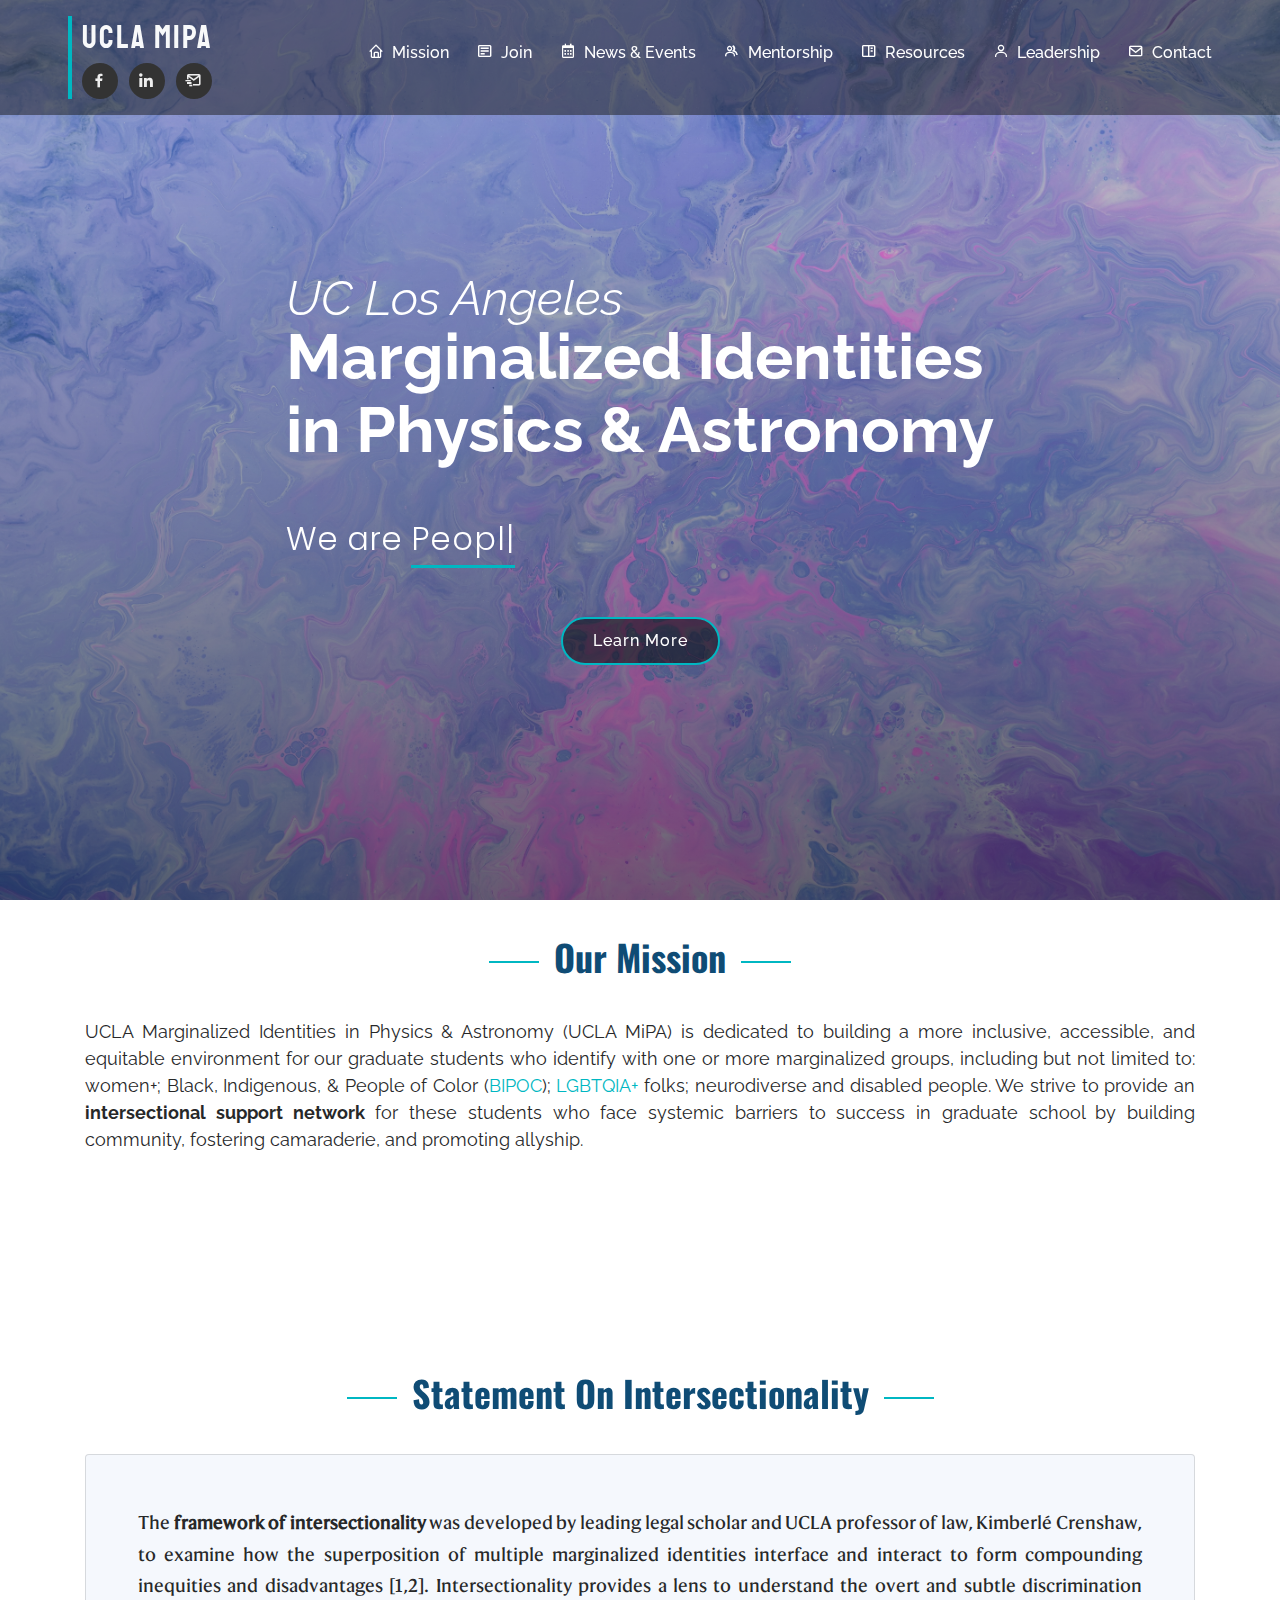
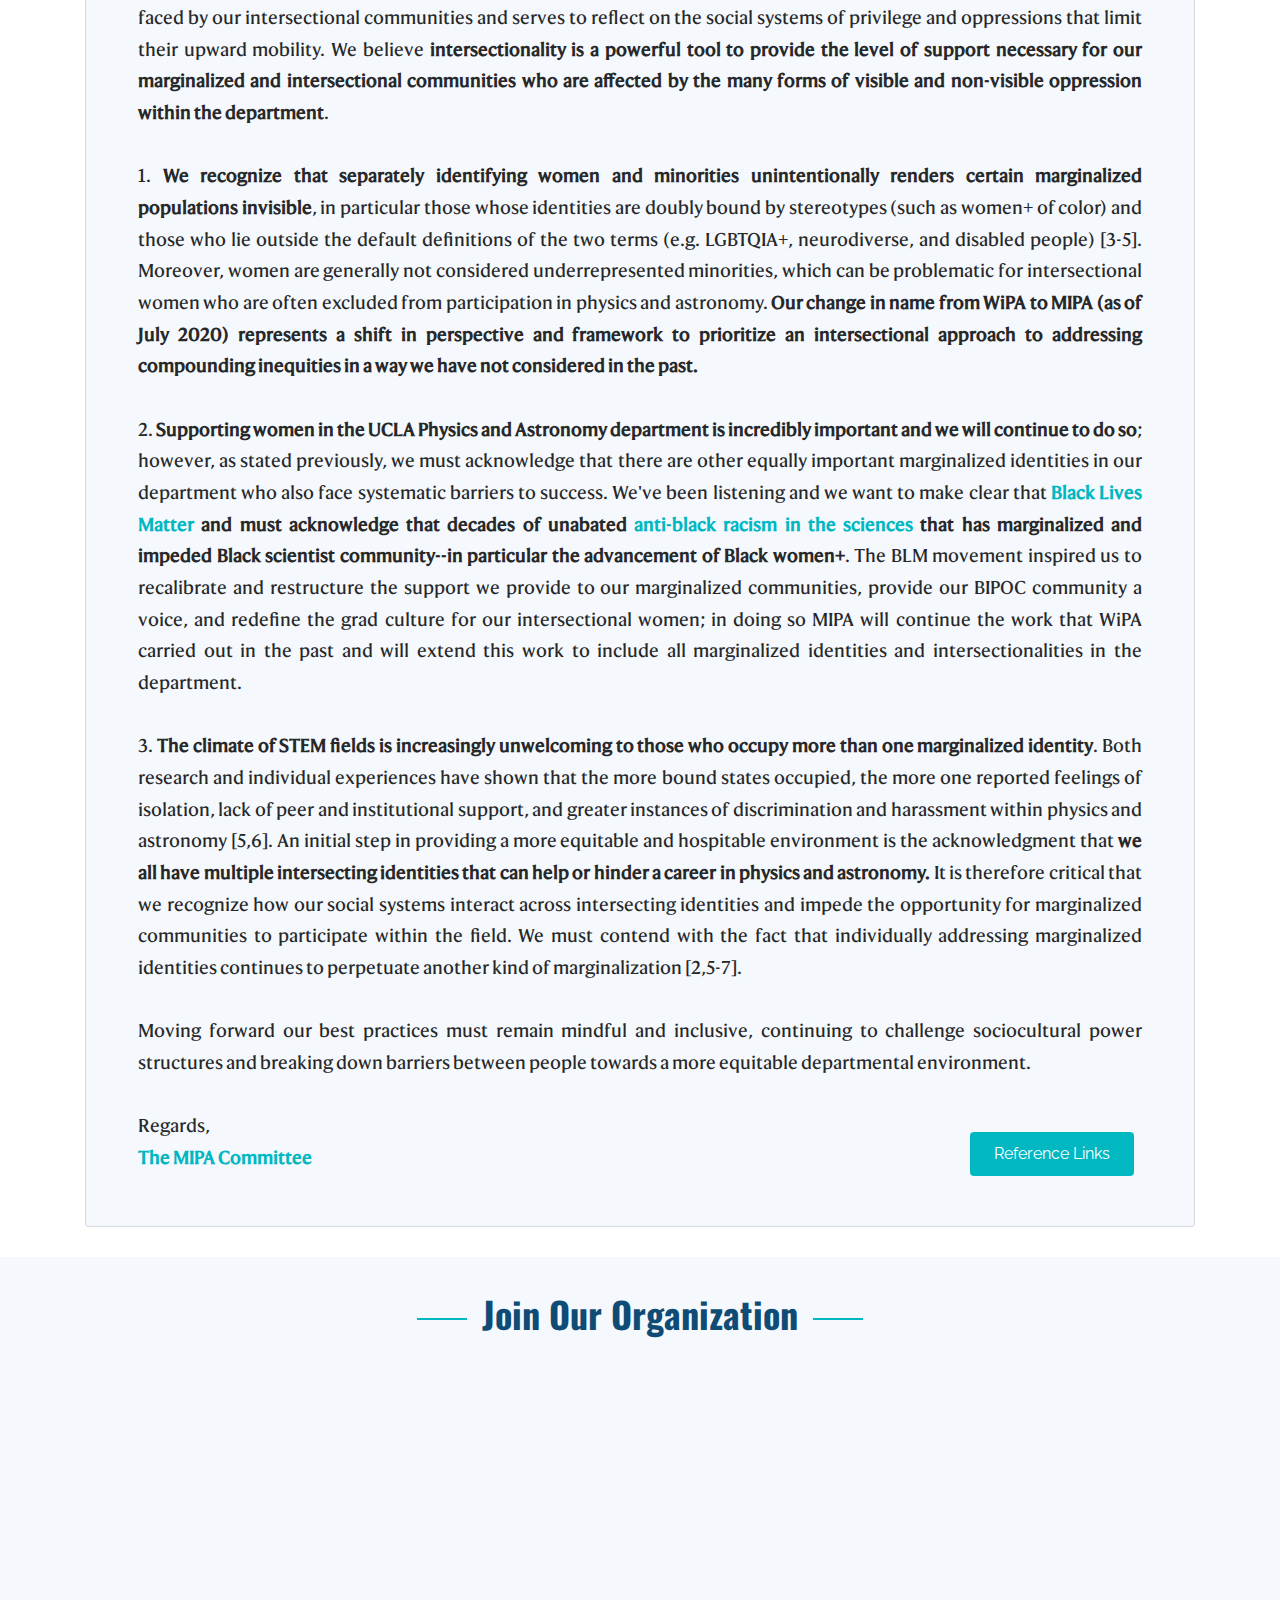
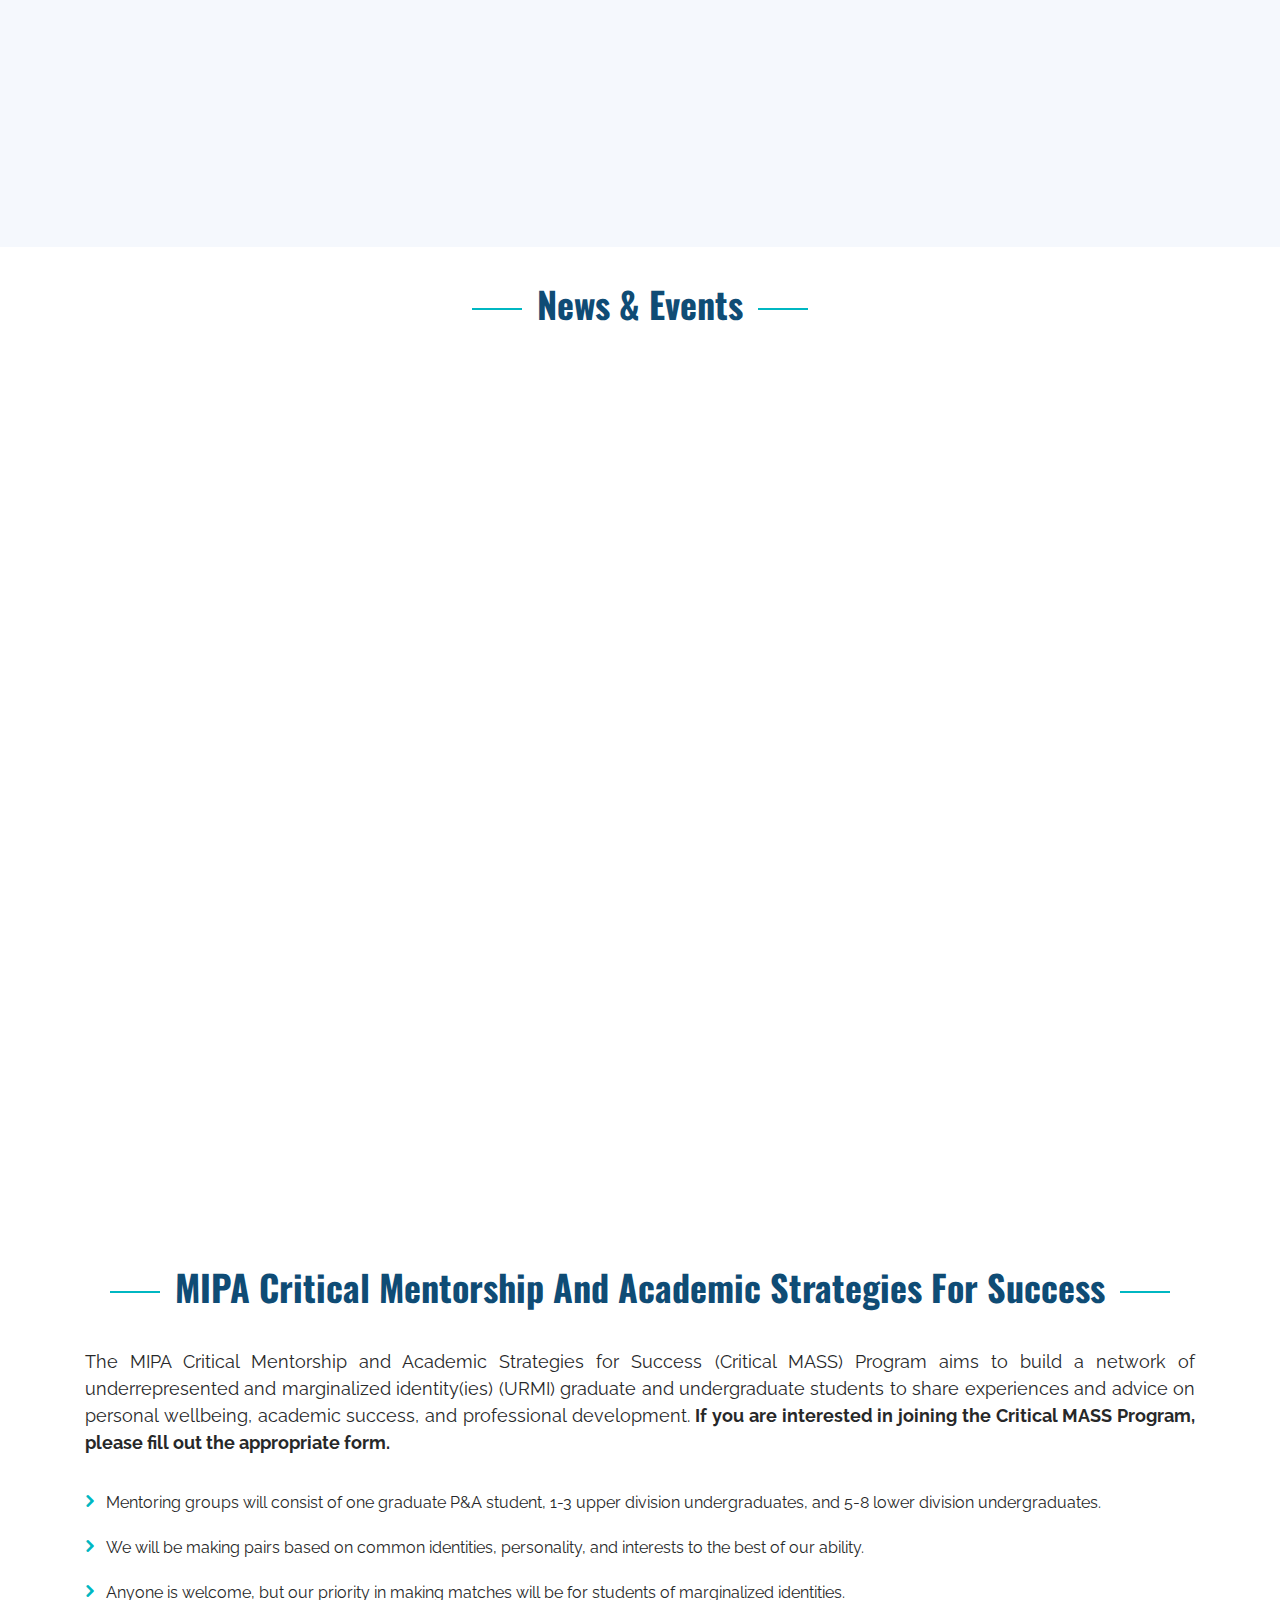
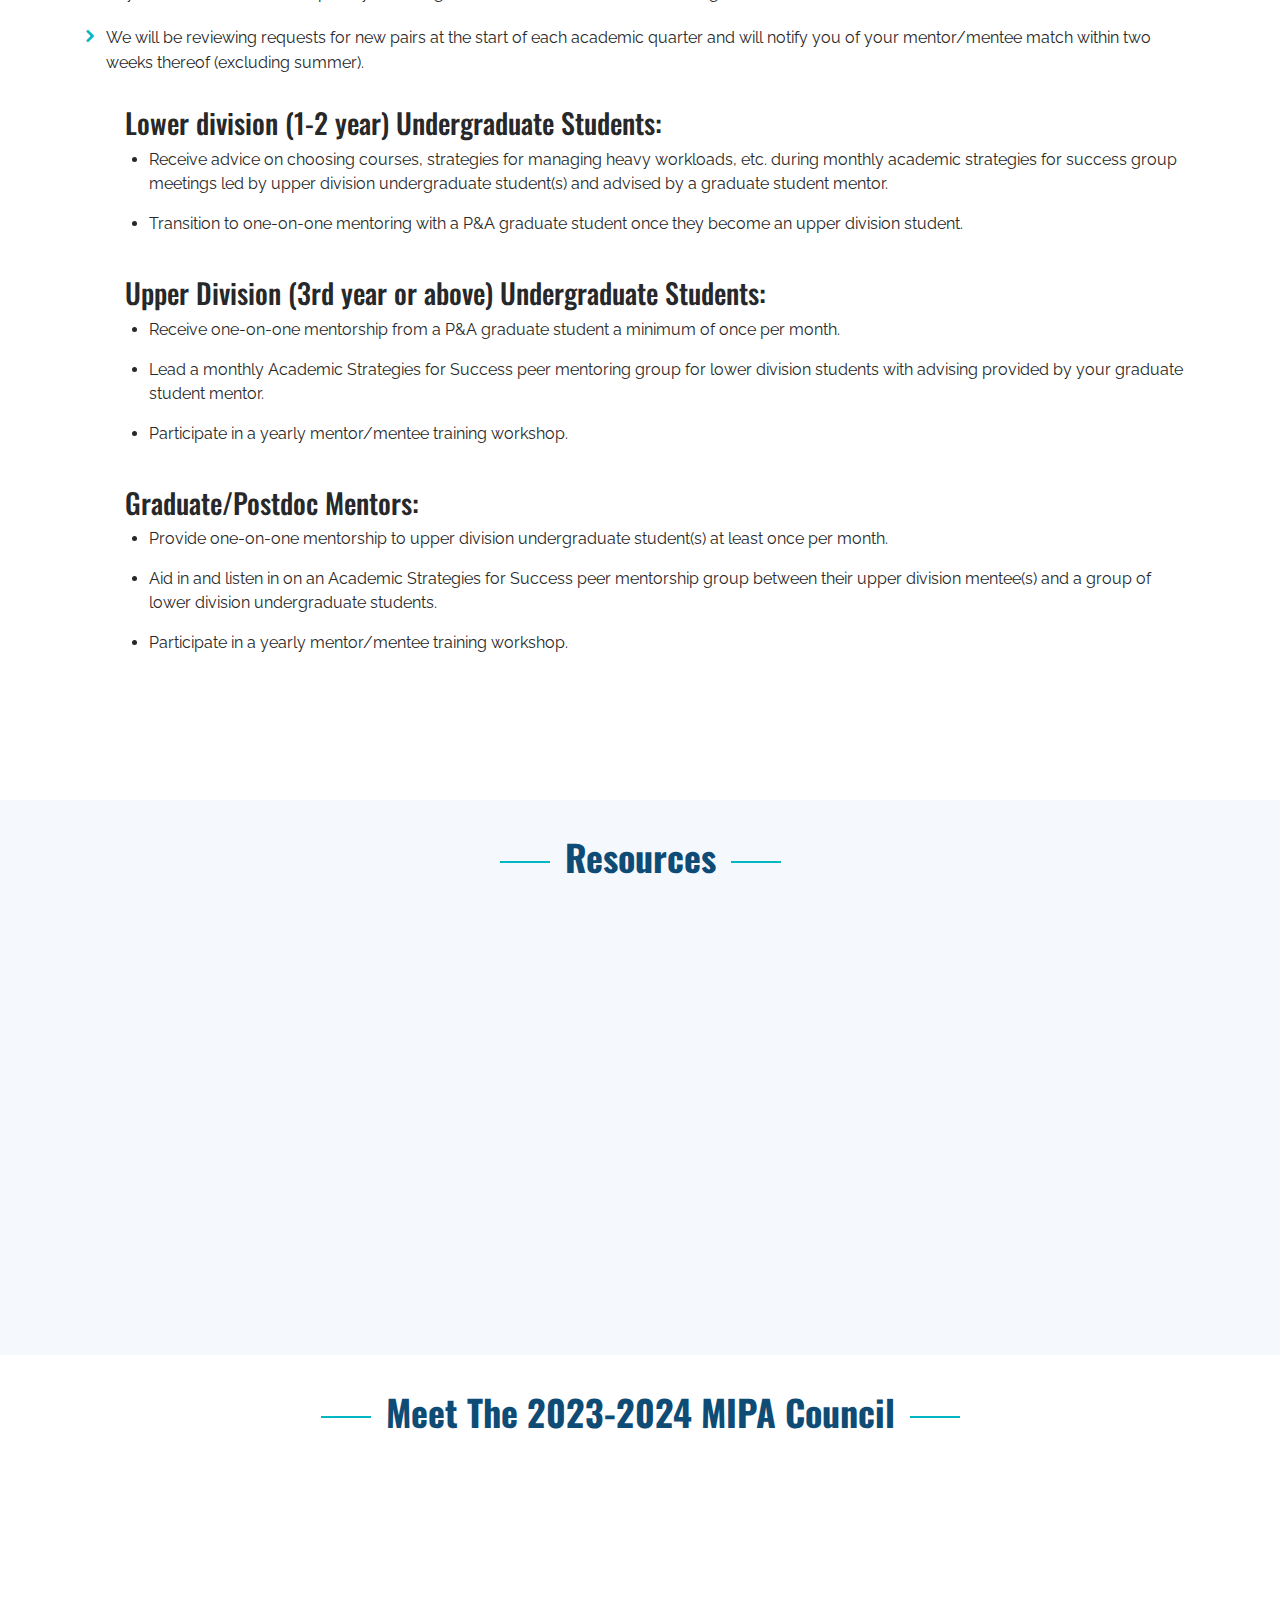
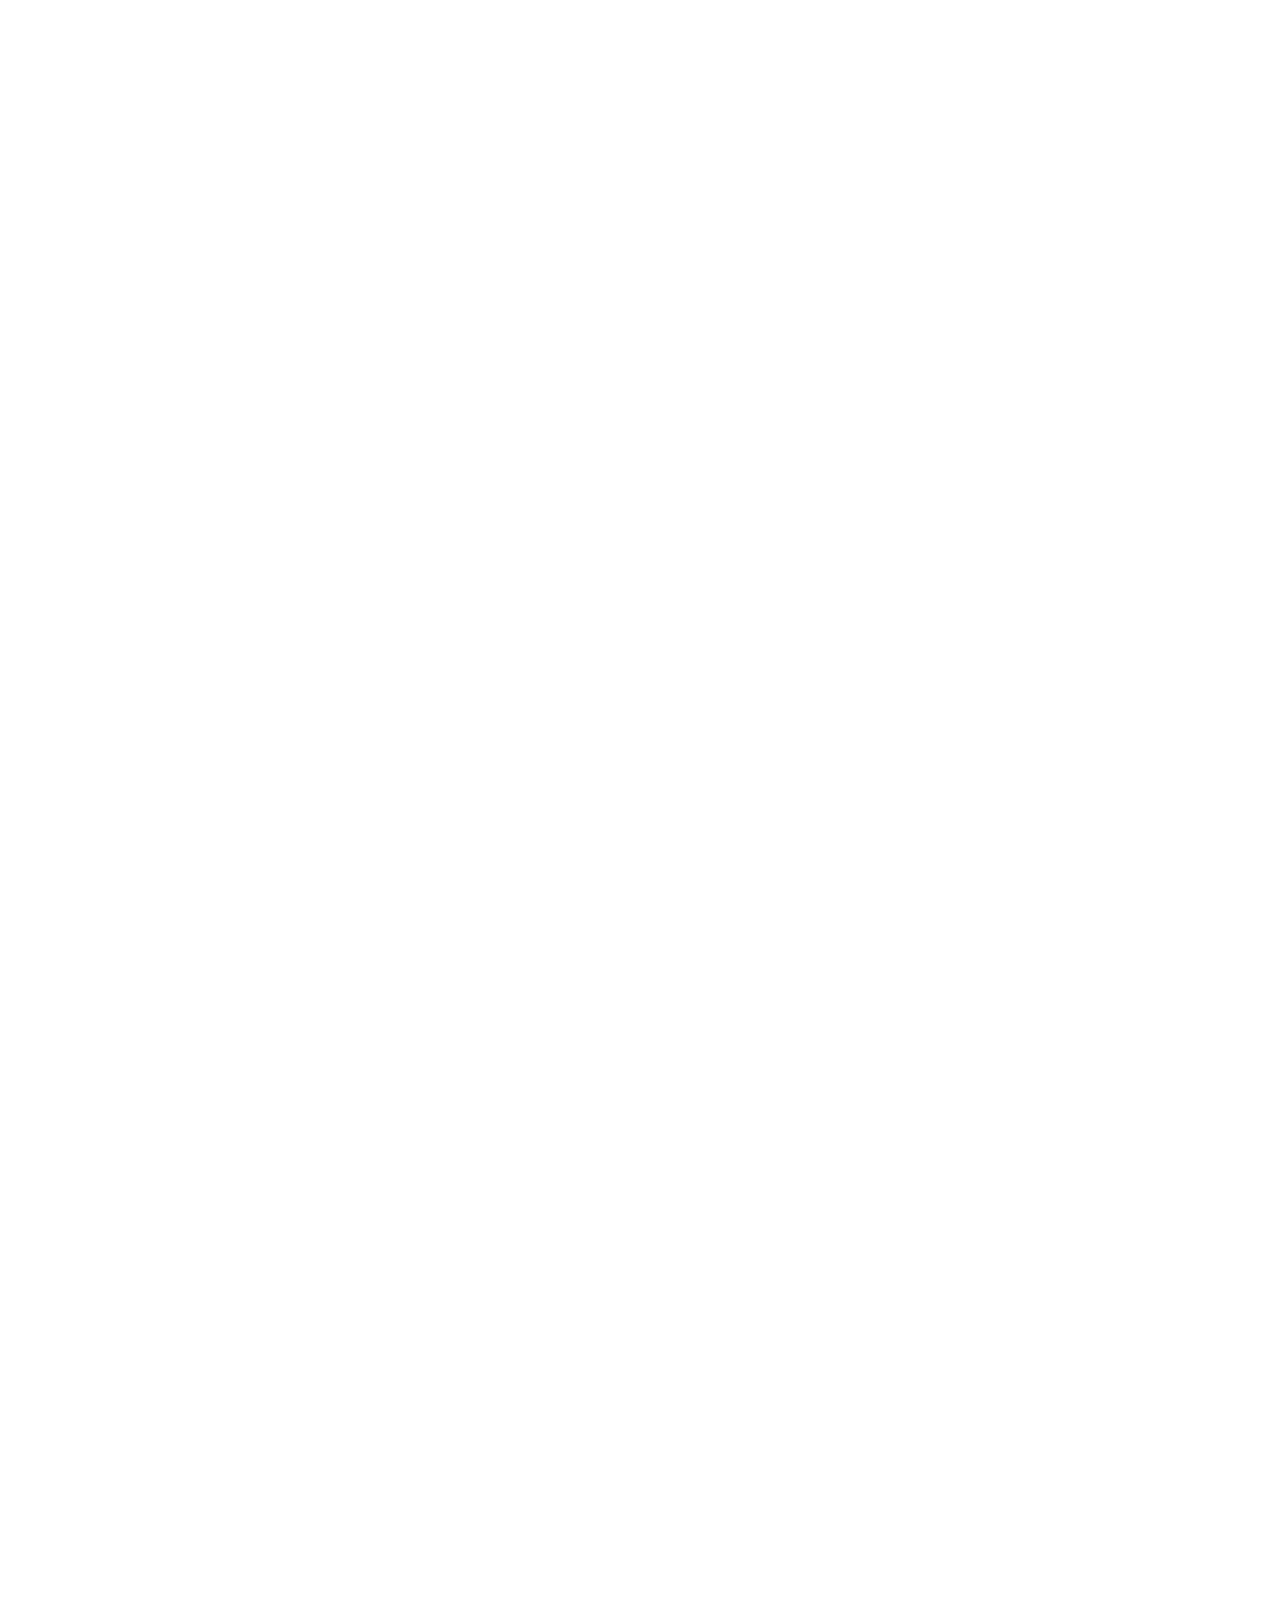
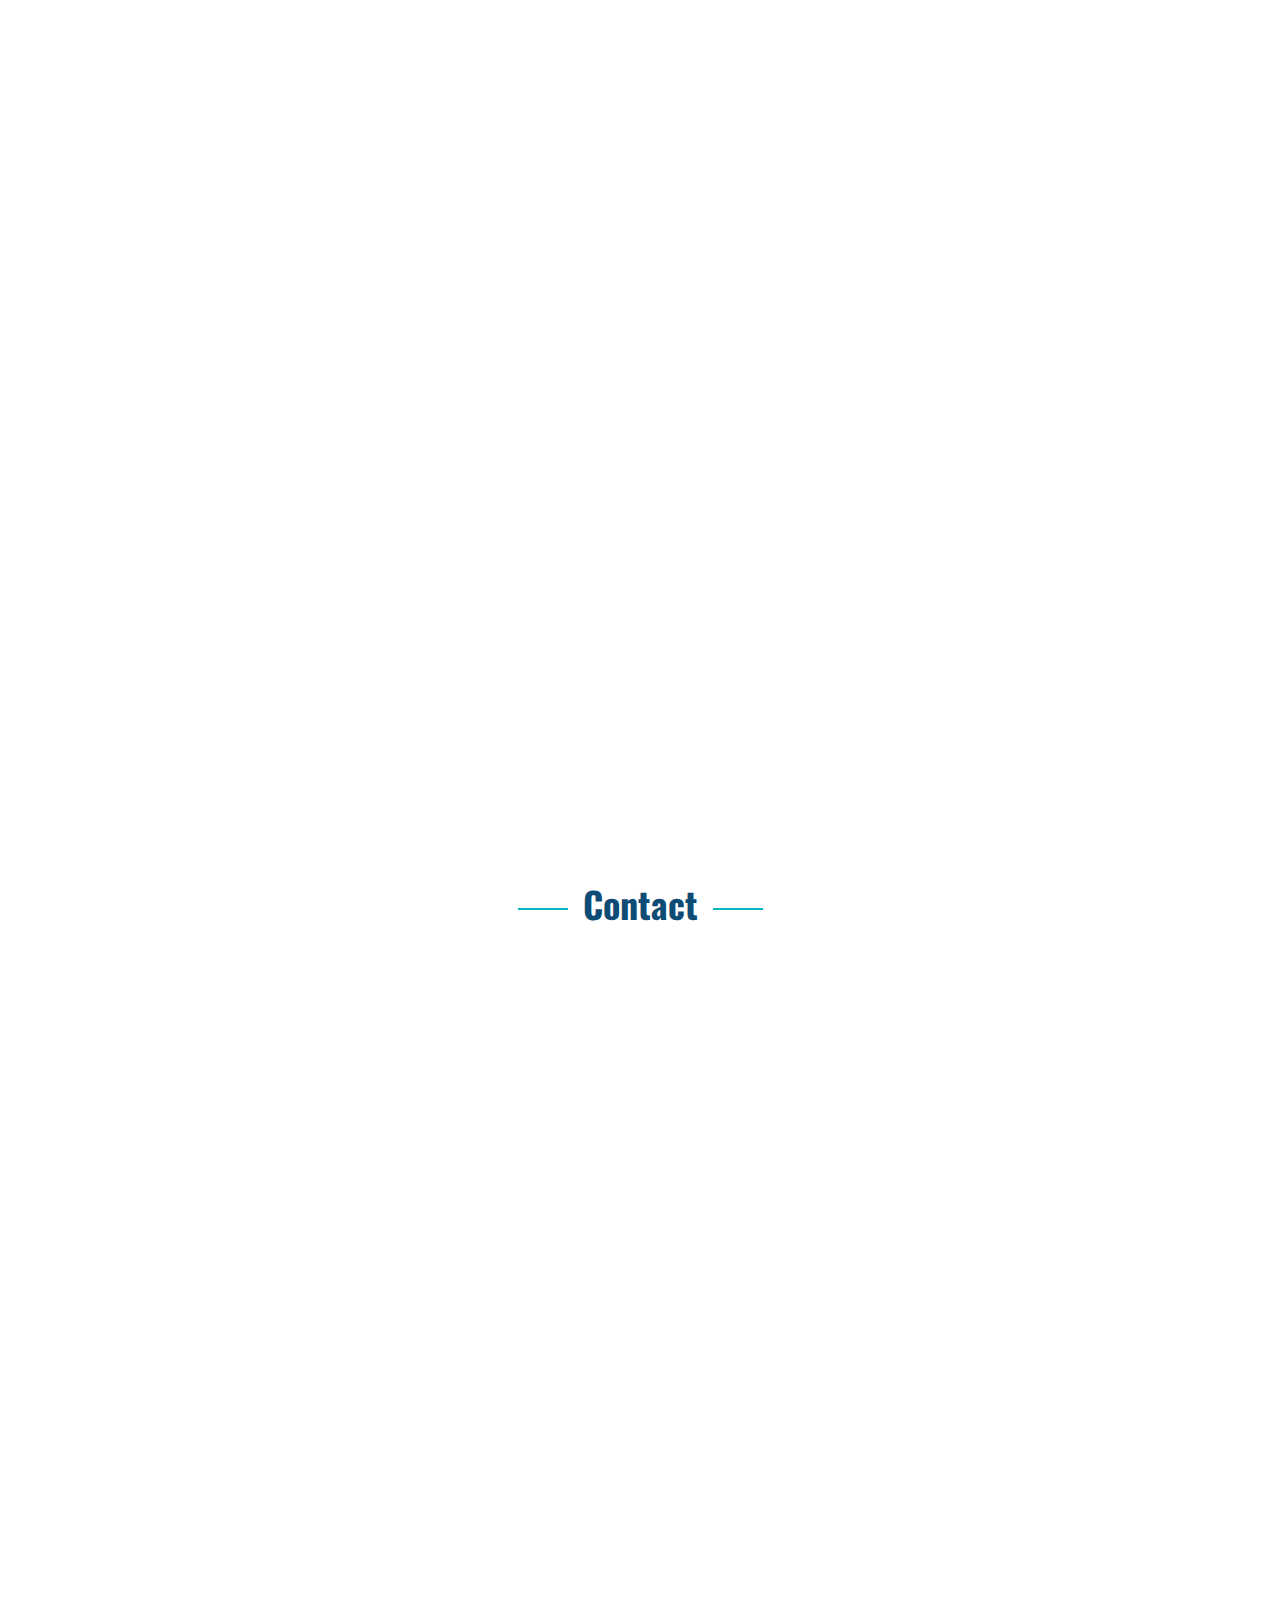
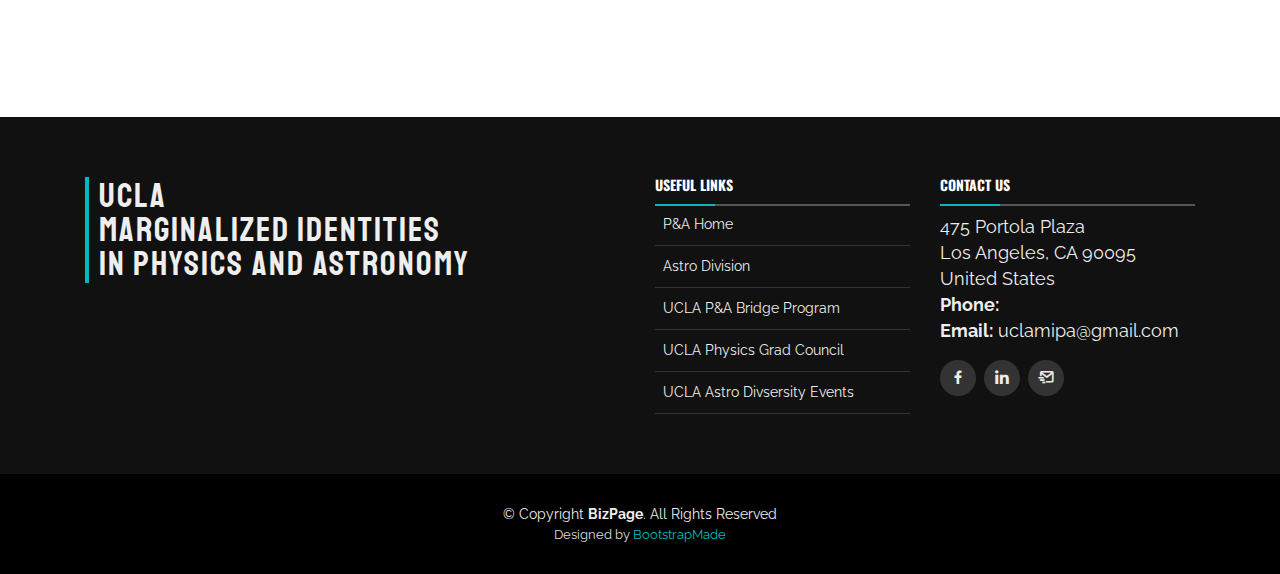
==== index.html @ 653dd087 "updated images" ====
<!DOCTYPE html>
<html lang="en">

<head>
    <meta charset="utf-8">
    <meta content="width=device-width, initial-scale=1.0" name="viewport">

    <title>UCLA Marginalized Identities in Physics &amp; Astronomy</title>
    <meta content="Dedicated to building a more inclusive, accessible, and equitable environment for our graduate students who identify with one or more marginalized groups" name="description">
    <meta content="" name="keywords">

    <!-- Favicons -->
    <link href="assets/img/ucla.jpg" rel="icon">
    <link href="assets/img/ucla.jpg" rel="apple-touch-icon">

    <!-- Google Fonts -->
    <link href="https://fonts.googleapis.com/css?family=Lora:300,300i,400,400i,500,500i,600,600i,700,700i|Staatliches:300,300i,400,400i,500,500i,600,600i,700,700i|Oswald:300,300i,400,400i,500,500i,600,600i,700,700i|IBM+Plex+Sans:300,300i,400,400i,600,600i,700,700i|Raleway:300,300i,400,400i,500,500i,600,600i,700,700i|Poppins:300,300i,400,400i,500,500i,600,600i,700,700i"
        rel="stylesheet">

    <!-- Vendor CSS Files -->
    <link href="assets/vendor/bootstrap/css/bootstrap.min.css" rel="stylesheet">
    <link href="assets/vendor/icofont/icofont.min.css" rel="stylesheet">
    <link href="assets/vendor/boxicons/css/boxicons.min.css" rel="stylesheet">
    <link href="assets/vendor/venobox/venobox.css" rel="stylesheet">
    <link href="assets/vendor/owl.carousel/assets/owl.carousel.min.css" rel="stylesheet">
    <link href="assets/vendor/aos/aos.css" rel="stylesheet">
    <link href="//cdn-images.mailchimp.com/embedcode/classic-10_7.css" rel="stylesheet" type="text/css">

    <!-- Template Main CSS File -->
    <link href="assets/css/style.css" rel="stylesheet">

    <!-- =======================================================
  * Template Name: iProfile - v1.4.0
  * Template URL: https://bootstrapmade.com/iprofile-bootstrap-profile-websites-template/
  * Author: BootstrapMade.com
  * License: https://bootstrapmade.com/license/
  ======================================================== -->
</head>

<body>

    <!-- ======= Mobile nav toggle button ======= -->
    <!-- <button type="button" class="mobile-nav-toggle d-xl-none"><i class="icofont-navigation-menu"></i></button> -->

    <!-- ======= Header ======= -->
    <header id="header" class="fixed-top header-transparent">
        <div class="container-fluid">

            <div class="row justify-content-center">
                <div class="col-xl-11 d-flex align-items-center">
                    <h1 class="logo mr-auto">
                        <a class="text-light d-sm-inline d-md-block d-lg-block" href="index.html">UCLA MIPA</a>
                        <!-- Uncomment below if you prefer to use an image logo -->
                        <!-- <a href="index.html" class="logo mr-auto"><img src="assets/img/logo.png" alt="" class="img-fluid"></a>-->
                        <!-- <br> -->
                        <div class="d-md-block d-lg-block">
                            <!-- <img src="assets/img/profile-img.jpg" alt="" class="img-fluid rounded-circle"> -->
                            <div class="social-links mt-2 text-center">
                                <a href="https://www.facebook.com/groups/899432836783282/
                              " class="facebook" target="_blank"><i class="bx bxl-facebook"></i></a>
                                <a href="#" class="linkedin" target="_blank"><i class="bx bxl-linkedin"></i></a>
                                <a href="mailto:uclamipa@gmail.com" target="_blank" class="email"><i class="bx bx-mail-send"></i></a>
                                <!-- <a href="#" class="slack" target="_blank"><i class="bx bxl-slack"></i></a> -->
                                <!-- <a href="#" class="twitter"><i class="bx bxl-twitter"></i></a>
                                <a href="#" class="instagram"><i class="bx bxl-instagram"></i></a> -->
                            </div>
                        </div>
                    </h1>

                    <nav class="nav-menu d-none d-lg-inline">
                        <ul>
                            <li><a href="#mission"><i class="bx bx-home"></i> Mission</a></li>
                            <li><a href="#join"><i class="bx bx-detail"></i> Join</a></li>
                            <li><a href="#events"><i class="bx bx-calendar"></i> News &amp; Events</a></li>
                            <li><a href="#mentorship"><i class="bx bx-group"></i> Mentorship</a></li>
                            <li><a href="#resources"><i class="bx bx-book-content"></i> Resources</a></li>
                            <li><a href="#about"><i class="bx bx-user"></i> Leadership</a></li>
                            <li><a href="#contact"><i class="bx bx-envelope"></i> Contact</a></li>
                            <!-- <li class="drop-down"><a href="">Drop Down</a>
                                <ul>
                                    <li><a href="#">Drop Down 1</a></li>
                                    <li><a href="#">Drop Down 3</a></li>
                                    <li><a href="#">Drop Down 4</a></li>
                                    <li><a href="#">Drop Down 5</a></li>
                                </ul>
                            </li> -->
                        </ul>
                    </nav>
                    <!-- .nav-menu -->
                </div>
            </div>

        </div>
    </header>
    <!-- End Header -->

    <!-- ======= Hero Section ======= -->
    <section id="hero" class="d-flex flex-column justify-content-center align-items-center">
        <div class="hero-container" data-aos="fade" data-aos-easing="ease-in-sine">
            <h2 class="mt-3 mb-n2"><em>UC Los Angeles</em></h2>
            <h1>Marginalized Identities
                <br>in Physics &amp; Astronomy</h1>
            <p class="mt-5 mb-5">We are <span class="typed" data-typed-items="People of Color, Women, Gender Unicorns, Neurodiverse People, Disabled Folks, Physicists and More."></span></p>
            <p class="text-center">
                <a href="#mission" class="btn-get-started scrollto">Learn More</a>
            </p>
    </section>
    <!-- End Hero -->

    <!-- ======= Mission Section ======= -->
    <section id="mission" class="mission">
        <div class="container">

            <div class="section-title">
                <h2>Our Mission</h2>
                <p>UCLA Marginalized Identities in Physics &amp; Astronomy (UCLA MiPA) is dedicated to building a more inclusive, accessible, and equitable environment for our graduate students who identify with one or more marginalized groups, including
                    but not limited to: women+; Black, Indigenous, & People of Color (<a href="https://www.thebipocproject.org/" target="_blank">BIPOC</a>); <a href="https://www.nytimes.com/2018/06/21/style/lgbtq-gender-language.html" tartet="_blank">LGBTQIA+</a>                    folks; neurodiverse and disabled people. We strive to provide an <strong>intersectional support network</strong> for these students who face systemic barriers to success in graduate school by building community, fostering camaraderie,
                    and promoting allyship.</p>

                <!-- Facts Infographic -->
                <div class="row no-gutters facts mt-5" style="justify-content:space-evenly;justify-items: center;">

                    <div class="col-lg-3 col-md-6 d-md-flex align-items-md-stretch" data-aos="fade-up">
                        <div class="count-box">
                            <!-- <i class="icofont-businesswoman"></i> -->
                            <img src="assets/img/icons/svg/009-woman-2.svg">
                            <span><h1 data-toggle="counter-up" style="float: left;">19.3</h1><h1>&#37;</h1></span>
                            <p><strong>Women Percent Share</strong> of Physics Doctorate Recipients (NSF 2016) </p>
                        </div>
                    </div>

                    <div class="col-lg-3 col-md-6 d-md-flex align-items-md-stretch" data-aos="fade-up" data-aos-delay="100">
                        <div class="count-box">
                            <!-- <i class="icon"></i> -->
                            <img src="assets/img/icons/svg/007-woman.svg">
                            <span><h1 style="float: left;">~</h1><h1 data-toggle="counter-up">90</h1></span>
                            <p><strong>African-American Women</strong> estimated total to have earned PhDs in Physics</p>
                        </div>
                    </div>

                    <div class="col-lg-3 col-md-6 d-md-flex align-items-md-stretch" data-aos="fade-up" data-aos-delay="200">
                        <div class="count-box">
                            <!-- <i class="icofont-live-support"></i> -->
                            <img src="assets/img/icons/svg/006-lgbtq.svg">
                            <span><h1 data-toggle="counter-up" style="float: left;">32</h1><h1>&#37;</h1></span>
                            <p><strong>Percent of LGBT Physicist</strong> feel pressure to stay closeted (APS 2016)</p>
                        </div>
                    </div>

                    <div class="col-lg-3 col-md-6 d-md-flex align-items-md-stretch" data-aos="fade-up" data-aos-delay="300">
                        <div class="count-box">
                            <!-- <i class="bx bx-accessibility"></i> -->
                            <img src="assets/img/icons/svg/001-accessability.svg">
                            <span><h1 data-toggle="counter-up" style="float: left;">6.3</h1><h1>&#37;</h1></span>
                            <p><strong>Percent Share with Disability</strong> of Total P&amp;A Doctorate Recipients (NSF 2017)</p>
                        </div>
                    </div>

                </div>
            </div>
        </div>

        <!-- ======= Statement Subsection ======= -->
        <!-- <section class="statement section-bg"></section> -->
        <div class="container statement">

            <div class=" section-title">

                <h2>Statement on Intersectionality</h2>

                <div class="card card-body section-bg">
                    <p>
                        The <strong>framework of intersectionality</strong> was developed by leading legal scholar and UCLA professor of law, Kimberlé Crenshaw, to examine how the superposition of multiple marginalized identities interface and interact
                        to form compounding inequities and disadvantages [1,2]. Intersectionality provides a lens to understand the overt and subtle discrimination faced by our intersectional communities and serves to reflect on the social systems of
                        privilege and oppressions that limit their upward mobility. We believe <strong>intersectionality is a powerful tool to provide the level of support necessary for our marginalized and intersectional communities who are affected by the many forms of visible and non-visible oppression within the department</strong>.

                        <br><br>1. <strong>We recognize that separately identifying women and minorities unintentionally renders certain marginalized populations invisible</strong>, in particular those whose identities are doubly bound by stereotypes
                        (such as women+ of color) and those who lie outside the default definitions of the two terms (e.g. LGBTQIA+, neurodiverse, and disabled people) [3-5]. Moreover, women are generally not considered underrepresented minorities, which
                        can be problematic for intersectional women who are often excluded from participation in physics and astronomy. <strong>Our change in name from WiPA to MIPA (as of July 2020) represents a shift in perspective and framework to prioritize an intersectional approach to addressing compounding inequities in a way we have not considered in the past.</strong>

                        <br><br>2. <strong>Supporting women in the UCLA Physics and Astronomy department is incredibly important and we will continue to do so</strong>; however, as stated previously, we must acknowledge that there are other equally important
                        marginalized identities in our department who also face systematic barriers to success. We've been listening and we want to make clear that <strong><a href="https://www.blmla.org/" target="_blank">Black Lives Matter</a> and must acknowledge that decades of unabated <a href="https://science.sciencemag.org/content/369/6506/884" target="_blank">anti-black racism in the sciences</a> that has marginalized and impeded Black scientist community--in particular the advancement of Black women+</strong>.
                        The BLM movement inspired us to recalibrate and restructure the support we provide to our marginalized communities, provide our BIPOC community a voice, and redefine the grad culture for our intersectional women; in doing so MIPA
                        will continue the work that WiPA carried out in the past and will extend this work to include all marginalized identities and intersectionalities in the department.

                        <br><br> 3. <strong>The climate of STEM fields is increasingly unwelcoming to those who occupy more than one marginalized identity</strong>. Both research and individual experiences have shown that the more bound states occupied,
                        the more one reported feelings of isolation, lack of peer and institutional support, and greater instances of discrimination and harassment within physics and astronomy [5,6]. An initial step in providing a more equitable and hospitable
                        environment is the acknowledgment that <strong>we all have multiple intersecting identities that can help or hinder a career in physics and astronomy.</strong> It is therefore critical that we recognize how our social systems interact
                        across intersecting identities and impede the opportunity for marginalized communities to participate within the field. We must contend with the fact that individually addressing marginalized identities continues to perpetuate
                        another kind of marginalization [2,5-7].

                        <br><br> Moving forward our best practices must remain mindful and inclusive, continuing to challenge sociocultural power structures and breaking down barriers between people towards a more equitable departmental environment.

                        <br><br>Regards,
                        <br>
                        <a href="#about"><strong>The MIPA Committee</strong></a>
                    </p>
                    <div class="dropdown">
                        <button class="dropbtn">Reference Links</button>
                        <div class="dropdown-content" style="text-align:left;">
                            <a href="https://chicagounbound.uchicago.edu/uclf/vol1989/iss1/8" target="_blank">[1] K. Crenshaw (1989). Demarginalizing the intersection of race and sex: A black feminist critique of antidiscrimination doctrine, feminist theory and antiracist politics. University of Chicago Legal Forum, 1989(9).</a>
                            <a href="https://doi.org/10.1007/s11199-013-0283-2" target="_blank">[2] Parent, M.C., DeBlaere, C. & Moradi, B (2013). Approaches to Research on Intersectionality: Perspectives on Gender, LGBT, and Racial/Ethnic Identities. Sex Roles 68, 639–645.</a>
                            <a href="https://doi.org/10.2105/AJPH.2012.300750" target="_blank">[3] L. Bowleg (2012). The Problem with the Phrase Women and Minorities: Intersectionality--an Important Theoretical Framework for Public Health. American Journal of Public Health, 102(7), 1267-1273</a>
                            <a href="https://www.worldcat.org/title/issues-in-feminism-an-introduction-to-womens-studies/oclc/43978372" target="_blank">[4] E.V. Spelman (1998). Gender and race: the ampersand problem in feminist thought.: Ruth S, Issues in Feminism: An Introduction to Women’s Studies. 4th ed Mountain View, CA: Mayfield, 22–34.</a>
                            <a href="https://doi.org/10.17763/haer.81.2.t022245n7x4752v2" target="_blank">[5] Ong, M., Wright, C., Espinosa, L., & Orfield, G. (2011). Inside the Double Bind: A Synthesis of Empirical Research on Undergraduate and Graduate Women of Color in Science, Technology, Engineering, and Mathematics. Harvard Educational Review, 81(2), 172–209</a>
                            <a href="https://www.aps.org/programs/lgbt/upload/LGBTClimateinPhysicsReport.pdf" target="_blank">[6] T. Atherton et al., LGBT Climate in Physics: Building an Inclusive Community (Am. Phys. Society, College Park, MD, 2016).</a>
                            <a href="https://doi.org/10.1063/1.5110070" target="_blank">[7] AIP Conference Proceedings 2109, 040001 (2019).</a>
                        </div>
                    </div>
                </div>

            </div>
            <!-- End Statement Section -->

    </section>
    <!-- End Mission Section -->

    <!-- ======= Join Section ======= -->
    <section id="join" class="join section-bg">
        <div class="container">

            <div class="section-title">
                <h2>Join our Organization</h2>

                <div class="row mb-4" style="justify-content: center;">

                    <div class="content col-lg-7 d-md-flex align-items-md-stretch mb-3">
                        <ul>
                            <li data-aos="fade-right"><strong>Community Development</strong><br> strengthening our community through mentorship opportunities, mixers &amp; happy hours, and social tea breaks</li>
                            <li data-aos="fade-right" data-aos-delay="200"><strong>Professional Development</strong><br> providing resources and workshops towards navigating academia and applying to industry as a person of a marginalized identity</li>
                            <li data-aos="fade-right" data-aos-delay="300"><strong>Equity &amp; Empowerment</strong><br> fostering a more equitable environment through representation on various departmental committees</li>
                        </ul>
                    </div>

                    <div class="col-lg-5 d-md-flex align-items-md-stretch" data-aos="fade" data-aos-delay="500" data-aos-easing="ease-in-sine">

                        <!-- Begin Mailchimp Signup Form -->
                        <div class="content" id="mc_embed_signup" style="justify-content: left;">

                            <form action="https://ucla.us17.list-manage.com/subscribe/post?u=fae2bdfaf64ff06ed9d99a55c&amp;id=5af7d2dd92" method="post" id="mc-embedded-subscribe-form" name="mc-embedded-subscribe-form" class="validate" target="_blank" novalidate>
                                <div id="mc_embed_signup_scroll">
                                    <!-- <h3>Subscribe to our Newsletters</h3> -->
                                    <div class="mc-field-group">
                                        <label for="mce-EMAIL">Email Address  <span class="asterisk">*</span>
                                        </label>
                                        <input type="email" value="" name="EMAIL" class="required email" id="mce-EMAIL">
                                    </div>

                                    <div class="mc-field-group">
                                        <label for="mce-FNAME">First Name  <span class="asterisk">*</span>
                                        </label>
                                        <input type="text" value="" name="FNAME" class="required" id="mce-FNAME">
                                    </div>

                                    <div class="mc-field-group">
                                        <label for="mce-LNAME">Last Name  <span class="asterisk">*</span>
                                        </label>
                                        <input type="text" value="" name="LNAME" class="required" id="mce-LNAME">
                                    </div>

                                    <div class="mc-field-group">
                                        <label for="mce-MMERGE3">Affiliation  <span class="asterisk">*</span>
                                        </label>
                                        <select name="MMERGE3" class="required" id="mce-MMERGE3">
                                        <option value=""></option>
                                        <option value="UCLA P&amp;A Grad">UCLA P&amp;A Grad</option>
                                        <option value="UCLA P&amp;A Undergrad">UCLA P&amp;A Undergrad</option>
                                        <option value="UCLA Faculty">UCLA Faculty</option>
                                        <option value="Outside Community Member">Outside Community Member</option>
                                        </select>
                                    </div>

                                    <div id="mce-responses" class="clear">
                                        <div class="response" id="mce-error-response" style="display:none"></div>
                                        <div class="response" id="mce-success-response" style="display:none"></div>
                                    </div>
                                    <!-- real people should not fill this in and expect good things - do not remove this or risk form bot signups-->
                                    <div style="position: absolute; left: -5000px;" aria-hidden="true"><input type="text" name="b_fae2bdfaf64ff06ed9d99a55c_5af7d2dd92" tabindex="-1" value=""></div>
                                    <div class="clear" style="justify-content: center;">
                                        <input type="submit" value="Get on the List!" name="subscribe" id="mc-embedded-subscribe" class="button">
                                        <div class="indicates-required" style="display: inline-block;"><span class="asterisk">*</span> indicates required</div>
                                    </div>
                                </div>

                            </form>
                        </div>
                        <script type='text/javascript' src='//s3.amazonaws.com/downloads.mailchimp.com/js/mc-validate.js'></script>
                        <script type='text/javascript'>
                            (function($) {
                                window.fnames = new Array();
                                window.ftypes = new Array();
                                fnames[0] = 'EMAIL';
                                ftypes[0] = 'email';
                                fnames[1] = 'FNAME';
                                ftypes[1] = 'text';
                                fnames[2] = 'LNAME';
                                ftypes[2] = 'text';
                                fnames[3] = 'MMERGE3';
                                ftypes[3] = 'dropdown';
                            }(jQuery));
                            var $mcj = jQuery.noConflict(true);
                        </script>
                        <!--End mc_embed_signup-->

                    </div>



                </div>

            </div>
        </div>
    </section>
    <!-- End join Section -->


    <!-- ======= Events Section ======= -->
    <section id="events" class="events">
        <div class="container">

            <div class="section-title">
                <h2>News &amp; Events</h2>
            </div>

            <div class="row">

                <div class="col-lg-8 d-md-flex align-items-md-stretch box mb-3" data-aos="fade">

                    <p class="collapse" id="collapseCalendar" aria-expanded="false" style="clear:both; display:block;">
                        <a class="loxi" data-background-color="#CADAF5" data-categories="all" data-color="#149ddd" data-default-layout="list" data-font-family="Oswald" data-is-demo="false" data-show-category-filter="0" data-show-location-address="1
                      " data-show-location-filter="0" data-show-search-filter="0" data-show-view-switcher="1" data-show-list-view-image="1" data-show-social-media-buttons="0" data-site-id="10897" data-subdomain="mipa" data-theme="light" data-timezone="UTC"
                            data-title="MIPA" data-venue="all">
                        </a>
                    </p>
                    <button type="button" class="morebutton collapsed" data-toggle="collapse" href="#collapseCalendar" aria-expanded="false" aria-controls="collapseCalendar"></button>
                    <p style="font-weight: bolder;"><a href="https://mipa.loxi.io" target="_blank">View more events</a> on <a href="https://loxi.io" target="_blank">Loxi.io</a></p>



                </div>

                <div class="col-lg-4 d-md-flex align-items-md-stretch" data-aos="fade" data-aos-delay="100">
                    <div id="spotify_1" class="widget">
                        <div class="textwidget">
                            Music to vibe to as you wait for the latest sitch. Get in the flow. Speak Less <a href="https://open.spotify.com/playlist/3tPKksorYRJ12HvEZm68ro?si=qVVsk4rnQ3yErz5BkVmuSw" style="text-decoration: underline;" target="new" rel="noopener noreferrer">Listen More</a>.
                            <iframe src="https://open.spotify.com/embed/playlist/3tPKksorYRJ12HvEZm68ro" frameborder="0" allowtransparency="true" allow="encrypted-media"></iframe>
                        </div>
                    </div>
                </div>

            </div>
        </div>
    </section>
    <!-- End Events Section -->

    <!-- ======= Mentorship Section ======= -->
    <section id="mentorship" class="mentorship">
        <div class="container">

            <div class="section-title">
                <h2>MIPA Critical Mentorship and Academic Strategies for Success</h2>

                <p>The MIPA Critical Mentorship and Academic Strategies for Success (Critical MASS) Program aims to build a network of underrepresented and marginalized identity(ies) (URMI) graduate and undergraduate students to share experiences and advice
                    on personal wellbeing, academic success, and professional development. <strong>If you are interested in joining the Critical MASS Program, please fill out the appropriate form.</strong></p>
            </div>

            <div class="content">
                <ul>
                    <li>Mentoring groups will consist of one graduate P&A student, 1-3 upper division undergraduates, and 5-8 lower division undergraduates.</li>
                    <li>We will be making pairs based on common identities, personality, and interests to the best of our ability.</li>
                    <li>Anyone is welcome, but our priority in making matches will be for students of marginalized identities.</li>
                    <li>We will be reviewing requests for new pairs at the start of each academic quarter and will notify you of your mentor/mentee match within two weeks thereof (excluding summer).</li>
                </ul>
            </div>

            <div class="program-details">
                <ul>
                    <h3>Lower division (1-2 year) Undergraduate Students:</h3>
                    <li>Receive advice on choosing courses, strategies for managing heavy workloads, etc. during monthly academic strategies for success group meetings led by upper division undergraduate student(s) and advised by a graduate student mentor.</li>
                    <li>Transition to one-on-one mentoring with a P&A graduate student once they become an upper division student.</li>

                    <br>
                    <h3>Upper Division (3rd year or above) Undergraduate Students:</h3>
                    <li>Receive one-on-one mentorship from a P&A graduate student a minimum of once per month.</li>
                    <li>Lead a monthly Academic Strategies for Success peer mentoring group for lower division students with advising provided by your graduate student mentor.</li>
                    <li>Participate in a yearly mentor/mentee training workshop.</li>

                    <br>
                    <h3>Graduate/Postdoc Mentors:</h3>
                    <li>Provide one-on-one mentorship to upper division undergraduate student(s) at least once per month.</li>
                    <li>Aid in and listen in on an Academic Strategies for Success peer mentorship group between their upper division mentee(s) and a group of lower division undergraduate students.</li>
                    <li>Participate in a yearly mentor/mentee training workshop.</li>
                </ul>
            </div>

            <div class="row" style="justify-content: center;">

                <div class="col-lg-5 col-md-7 d-md-flex align-items-md-stretch mb-3" data-aos="fade-right">
                    <a class="btn btn-info" role="button" target="_blank" href="https://docs.google.com/forms/d/e/1FAIpQLSdpYTBrgFpKtQ0_VpGxZ2WMl4yDCTinzU-eawzbdHnxQKlBCg/viewform?usp=sf_link">
                        <div class="content">
                            <!-- <i class="icofont-businesswoman"></i> -->
                            <img src="assets/img/icons/svg/man.svg">
                            <span><h1 style="text-align: left;">Undergrads</h1></span>
                            <p style="text-align: center;"><strong>Receive</strong> a MIPA Mentor!</p>
                        </div>
                    </a>
                </div>

                <div class="col-lg-5 col-md-7 d-md-flex align-items-md-stretch mb-3" data-aos="fade-left">
                    <a class="btn btn-info" role="button" target="_blank" href="https://docs.google.com/forms/d/e/1FAIpQLSdIn6Kq3LdomoPHSo0MAUxNDfUSr9Qhazxe6OSVtigfGqNjuQ/viewform?usp=sf_link">
                        <div class="content">
                            <img src="assets/img/icons/svg/grad.svg">
                            <span><h1 style="text-align: left;">Grads/Postdocs</h1></span>
                            <p style="text-align: center;"><strong>Train and Become</strong> a MIPA Grad Mentor</p>
                        </div>
                    </a>
                </div>

            </div>
        </div>
    </section>
    <!-- End Mentorship Section -->

    <!-- ======= Resources Section ======= -->
    <section id="resources" class="resources section-bg">
        <div class="container">

            <div class="section-title">
                <h2>Resources</h2>
            </div>

            <div class="row" style="justify-content: center;">
                <div class="col-lg-4 col-md-6 icon-box" data-aos="fade-up">
                    <img class="icon" src="assets/img/icons/png/aaas_planet.png">
                    <h4 class="title"><a href="https://astro-outlist.github.io/" target="_blank">Astronomy &amp; Astrophysics Outlist</a></h4>
                    <p class="description">Openly lesbian, gay, bisexual, transgender, queer, intersex, asexual, and other gender/sexual minority (LGBTQIA+) members of the astronomical community</p>
                </div>
                <div class="col-lg-4 col-md-6 icon-box" data-aos="fade-up" data-aos-delay="100">
                    <img class="icon" src="assets/img/icons/png/AAAS_logo.png">
                    <h4 class="title"><a href="https://www.aaas.org/programs/entry-point" target="_blank">AAAS Entry Point!</a></h4>
                    <p class="description">Program for students with apparent and non-apparent disabilities</p>
                </div>
                <div class="col-lg-4 col-md-6 icon-box" data-aos="fade-up" data-aos-delay="200">
                    <img class="icon" src="assets/img/icons/png/sacnas.png">
                    <h4 class="title"><a href="https://www.sacnas.org" target="_blank">Society for the Advancement of Chicano &amp; Native American Students</a></h4>
                    <p class="description">Achieving true diversity in STEM by cultivating and celebrating a community where you can be your whole self. </p>
                </div>
                <div class="col-lg-4 col-md-6 icon-box" data-aos="fade-up" data-aos-delay="300">
                    <img class="icon" src="assets/img/icons/png/APSLogo_blue.gif">
                    <h4 class="title"><a href="https://www.aps.org/programs/women/" target="_blank">Women in Physics</a></h4>
                    <p class="description">APS is committed to encouraging the recruitment, retention, and career development of women physicists at all levels.</p>
                </div>
                <div class="col-lg-4 col-md-6 icon-box" data-aos="fade-up" data-aos-delay="400">
                    <img class="icon" src="assets/img/icons/png/nsbp.png">
                    <h4 class="title"><a href="https://www.nsbp.org/" target="_blank">National Society of Black Physicist</a></h4>
                    <p class="description">Promote the professional well-being of African American physicists and physics students within the international scientific community and within society at large</p>
                </div>
                <div class="col-lg-4 col-md-6 icon-box" data-aos="fade-up" data-aos-delay="500">
                    <img class="icon" src="assets/img/icons/png/aaas atom.png">
                    <h4 class="title"><a href="http://lgbtphysicists.org/" target="_blank">Sexual and Gender Minorities in Physics</a></h4>
                    <p class="description">Website for lesbian, gay, bisexual, transgender, intersex, queer, questioning, asexual, pansexual, not-cisgender and not-straight (as well as friendly cis and straight) physicists</p>
                </div>
            </div>

        </div>
    </section>
    <!-- End Resources Section -->


    <!-- ======= About Section ======= -->
    <section id="about" class="about">
        <div class="container">
            <div class="section-title">
                <h2>Meet the 2023-2024 MIPA Council</h2>
            </div>

            <div class="row">
                <div class="col-lg-4" data-aos="fade-right">
                    <img src="assets/img/council/casey.jpg" class="img-fluid rounded" alt="">
                </div>

                <div class="col-lg-8 pt-4 pt-lg-0 content" data-aos="fade-left">
                    <h3>Casey Li (they/them). Role: General Organizer</h3>
                    <div class="row">
                        <div class="col-lg-6">
                            <ul>
                                <li><strong>Academic Year:</strong> 2nd Year, Division of Physics</li>
                                <li><strong>Research:</strong> Condensed Matter</li>
                            </ul>
                        </div>
                        <div class="col-lg-6">
                            <ul>
                                <li><strong>Hobbies:</strong> Likes to watch video essays and lift weights.</li>
                                <li><strong>Email:</strong> caseyli2252@physics.ucla.edu</li>
                            </ul>
                        </div>
                    </div>
                </div>
            </div>

            <div class="row">
                <div class="col-lg-4" data-aos="fade-right">
                    <img src="assets/img/council/christina.jpg" class="img-fluid rounded" alt="">
                </div>

                <div class="col-lg-8 pt-4 pt-lg-0 content" data-aos="fade-left">
                    <h3>Christina Yeo (she/her). Role: Mentorship Organizer</h3>
                    <div class="row">
                        <div class="col-lg-6">
                            <ul>
                                <li><strong>Academic Year:</strong> 2nd Year, Division of Physics</li>
                                <li><strong>Research:</strong> High Energy Theory</li>
                            </ul>
                        </div>
                        <div class="col-lg-6">
                            <ul>
                                <li><strong>Hobbies:</strong> </li>
                                <li><strong>Email:</strong> cyeo99@ucla.edu</li>
                            </ul>
                        </div>
                    </div>
                </div>
            </div>

            <div class="row">
                <div class="col-lg-4" data-aos="fade-right">
                    <img src="assets/img/council/jsl.jpg" class="img-fluid rounded" alt="">
                </div>

                <div class="col-lg-8 pt-4 pt-lg-0 content" data-aos="fade-left">
                    <h3>Jonathan Sanchez (he/him). Role: Mentorship and MIPA Tea Organizer</h3>
                    <div class="row">
                        <div class="col-lg-6">
                            <ul>
                                <li><strong>Academic Year:</strong> 2nd Year, Division of Physics</li>
                                <li><strong>Research:</strong> Condensed Matter</li>
                            </ul>
                        </div>
                        <div class="col-lg-6">
                            <ul>
                                <li><strong>Hobbies:</strong> </li>
                                <li><strong>Email:</strong> jonathansl@g.ucla.edu</li>
                            </ul>
                        </div>
                    </div>
                </div>
            </div>

            <div class="row">
                <div class="col-lg-4" data-aos="fade-right">
                    <img src="assets/img/council/rayner.jpg" class="img-fluid rounded" alt="">
                </div>

                <div class="col-lg-8 pt-4 pt-lg-0 content" data-aos="fade-left">
                    <h3>Rayner Sutardja (he/him). Role: Secretary</h3>
                    <div class="row">
                        <div class="col-lg-6">
                            <ul>
                                <li><strong>Academic Year:</strong> 2nd Year, Division of Physics</li>
                                <li><strong>Research:</strong> Plasma Physics</li>
                            </ul>
                        </div>
                        <div class="col-lg-6">
                            <ul>
                                <li><strong>Hobbies:</strong> </li>
                                <li><strong>Email:</strong> sutardja@g.ucla.edu</li>
                            </ul>
                        </div>
                    </div>
                </div>
            </div>

            <div class="row">
                <div class="col-lg-4" data-aos="fade-right">
                    <img src="assets/img/council/leah.jpg" class="img-fluid rounded" alt="">
                </div>

                <div class="col-lg-8 pt-4 pt-lg-0 content" data-aos="fade-left">
                    <h3>Leah Phillips (she/her). Role: Affinity Groups Organizer</h3>
                    <div class="row">
                        <div class="col-lg-6">
                            <ul>
                                <li><strong>Academic Year:</strong> 2nd Year, Division of Physics</li>
                                <li><strong>Research:</strong> AMO</li>
                            </ul>
                        </div>
                        <div class="col-lg-6">
                            <ul>
                                <li><strong>Hobbies:</strong> </li>
                                <li><strong>Email:</strong> leahphillips16@ucla.edu</li>
                            </ul>
                        </div>
                    </div>
                </div>
            </div>

            <!--<div class="row">
                <div class="col-lg-4" data-aos="fade-right">
                    <img src="assets/img/council/isabella.jpg" class="img-fluid rounded" alt="">
                </div>

                <div class="col-lg-8 pt-4 pt-lg-0 content" data-aos="fade-left">
                    <h3>Isabella Trierweiller (she/her/hers).</h3>
                    <p class="font-italic">
                        Isabella also serves as grad outreach co-coordinator on UCLA Astronomy Grad Council. She relishes a refreshingly sobber glass of ice cold lemonade with a lemon wedge on the rim for those hot LA days.
                    </p>
                    <div class="row">
                        <div class="col-lg-6">
                            <ul>
                                <li><strong>Academic Year:</strong> 3rd Year, Division of Astronomy</li>
                                <li><strong>Research:</strong> Planet Atmospheres</li>
                                <li><strong>Advisor:</strong> Hilke Schlichting &amp; Ed Young</li>
                            </ul>
                        </div>
                        <div class="col-lg-6">
                            <ul>
                                <li><strong>Hobbies:</strong> Knitting, Plants, D&D</li>
                                <li><strong>Undergrad:</strong> Yale University, 2014-2018</li>
                                <li><strong>Email:</strong> isabella.trierweiler@astro.ucla.edu</li>
                            </ul>
                        </div>
                    </div>
                </div>
            </div>-->

        </div>
    </section>
    <!-- End About Section -->

    <!-- ======= Contact Section ======= -->
    <section id="contact" class="contact">
        <div class="container">

            <div class="section-title">
                <h2>Contact</h2>
            </div>

            <div class="row" data-aos="fade">

                <div class="col-lg-5 d-flex align-items-stretch">
                    <div class="info">
                        <div class="address">
                            <i class="icofont-google-map"></i>
                            <h4>Location:</h4>
                            <p>475 Portola Plaza, Los Angeles, CA 90095</p>
                        </div>

                        <div class="email">
                            <i class="icofont-envelope"></i>
                            <h4>Email:</h4>
                            <p>uclamipa@gmail.com</p>
                        </div>

                        <div class="phone">
                            <i class="icofont-phone"></i>
                            <h4>Call:</h4>
                            <p> </p>
                        </div>

                        <iframe src="https://www.google.com/maps/embed?pb=!1m18!1m12!1m3!1d3304.949194254037!2d-118.44397674977267!3d34.07081662410438!2m3!1f0!2f0!3f0!3m2!1i1024!2i768!4f13.1!3m3!1m2!1s0x80c2bc886818c4ef%3A0x22d9f00383ef4320!2sUCLA%20Physics%20and%20Astronomy%20Building!5e0!3m2!1sen!2sus!4v1596684493860!5m2!1sen!2sus"
                            frameborder="0" style="border:0; width: 100%; height: 290px;" allowfullscreen></iframe>
                    </div>

                </div>

                <div class="col-lg-7 mt-5 mt-lg-0 d-flex align-items-stretch">
                    <form action="forms/contact.php" method="post" role="form" class="php-email-form">
                        <div class="form-row">
                            <div class="form-group col-md-6">
                                <label for="name">Your Name</label>
                                <input type="text" name="name" class="form-control" id="name" data-rule="minlen:4" data-msg="Please enter at least 4 chars" />
                                <div class="validate"></div>
                            </div>
                            <div class="form-group col-md-6">
                                <label for="name">Your Email</label>
                                <input type="email" class="form-control" name="email" id="email" data-rule="email" data-msg="Please enter a valid email" />
                                <div class="validate"></div>
                            </div>
                        </div>
                        <div class="form-group">
                            <label for="name">Subject</label>
                            <input type="text" class="form-control" name="subject" id="subject" data-rule="minlen:4" data-msg="Please enter at least 8 chars of subject" />
                            <div class="validate"></div>
                        </div>
                        <div class="form-group">
                            <label for="name">Message</label>
                            <textarea class="form-control" name="message" rows="10" data-rule="required" data-msg="Please write something for us"></textarea>
                            <div class="validate"></div>
                        </div>
                        <div class="mb-3">
                            <div class="loading">Loading</div>
                            <div class="error-message"></div>
                            <div class="sent-message">Your message has been sent. Thank you!</div>
                        </div>
                        <div class="text-center"><button type="submit">Send Message</button></div>
                    </form>
                </div>

            </div>

        </div>
    </section>

    <!-- ======= Footer ======= -->
    <footer id="footer">
        <div class="footer-top">
            <div class="container">
                <div class="row">

                    <div class="col-lg-6 col-md-8 footer-info">
                        <h3>UCLA <br> Marginalized Identities <br> in Physics and Astronomy</h3>
                    </div>

                    <div class="col-lg-3 col-md-7 footer-links">
                        <h4>Useful Links</h4>
                        <ul>
                            <li><i class="ion-ios-arrow-right"></i> <a href="https://www.pa.ucla.edu/">P&A Home</a></li>
                            <li><i class="ion-ios-arrow-right"></i> <a href="http://www.astro.ucla.edu/">Astro Division</a></li>
                            <li><i class="ion-ios-arrow-right"></i> <a href="https://www.pa.ucla.edu/phd-physics-bridge-program.html">UCLA P&A Bridge Program</a></li>
                            <li><i class="ion-ios-arrow-right"></i> <a href="https://www.pa.ucla.edu/physics-graduate-council.html">UCLA Physics Grad Council</a></li>
                            <li><i class="ion-ios-arrow-right"></i> <a href="http://www.astro.ucla.edu/content/astronomy-division-diversity-resources">UCLA Astro Divsersity Events</a></li>
                        </ul>
                    </div>

                    <div class="col-lg-3 col-md-7 footer-contact">
                        <h4>Contact Us</h4>
                        <p>
                            475 Portola Plaza <br> Los Angeles, CA 90095<br> United States <br>
                            <strong>Phone:</strong> <br>
                            <strong>Email:</strong> uclamipa@gmail.com<br>
                        </p>

                        <div class="social-links">
                            <!-- <a href="#" target="_blank" class="slack"><i class="bx bxl-slack"></i></a> -->
                            <a href="https://www.facebook.com/groups/899432836783282/" target="_blank" class="facebook"><i class="bx bxl-facebook"></i></a>
                            <!-- <a href="#" class="instagram"><i class="fa fa-instagram"></i></a> -->
                            <!-- <a href="#" class="google-plus"><i class="fa fa-google-plus"></i></a> -->
                            <a href="#" target="_blank" class="linkedin"><i class="bx bxl-linkedin"></i></a>
                            <a href="mailto:uclamipa@gmail.com" target="_blank" class="email"><i class="bx bx-mail-send"></i></a>

                        </div>

                    </div>
                    <!-- 
                    <div class="col-lg-3 col-md-6 footer-newsletter">
                        <h4>Our Newsletter</h4>
                        <p>Tamen quem nulla quae legam multos aute sint culpa legam noster magna veniam enim veniam illum dolore legam minim quorum culpa amet magna export quem marada parida nodela caramase seza.</p>
                        <form action="" method="post">
                            <input type="email" name="email"><input type="submit" value="Subscribe">
                        </form>
                    </div> -->

                </div>
            </div>
        </div>

        <div class="container">
            <div class="copyright">
                &copy; Copyright <strong>BizPage</strong>. All Rights Reserved
            </div>
            <div class="credits">
                <!--
        All the links in the footer should remain intact.
        You can delete the links only if you purchased the pro version.
        Licensing information: https://bootstrapmade.com/license/
        Purchase the pro version with working PHP/AJAX contact form: https://bootstrapmade.com/buy/?theme=BizPage
      -->
                Designed by <a href="https://bootstrapmade.com/">BootstrapMade</a>
            </div>
        </div>
    </footer>
    <!-- End Footer -->

    <a href="#" class="back-to-top"><i class="icofont-simple-up"></i></a>

    <!-- Vendor JS Files -->
    <script src="assets/vendor/jquery/jquery.min.js"></script>
    <script src="assets/vendor/bootstrap/js/bootstrap.bundle.min.js"></script>
    <script src="assets/vendor/jquery.easing/jquery.easing.min.js"></script>
    <script src="assets/vendor/php-email-form/validate.js"></script>
    <script src="assets/vendor/waypoints/jquery.waypoints.min.js"></script>
    <script src="assets/vendor/counterup/counterup.min.js"></script>
    <script src="assets/vendor/isotope-layout/isotope.pkgd.min.js"></script>
    <script src="assets/vendor/venobox/venobox.min.js"></script>
    <script src="assets/vendor/owl.carousel/owl.carousel.min.js"></script>
    <script src="assets/vendor/typed.js/typed.min.js"></script>
    <script src="assets/vendor/aos/aos.js"></script>

    <!-- Loxi Calendar -->
    <script async src="https://mipa.loxi.io/embed/client.js"></script>

    <!-- Template Main JS File -->
    <script src="assets/js/main.js"></script>

</body>

</html>
---- assets/vendor/venobox/venobox.css ----
/* ------ venobox.css --------*/
.vbox-overlay *, .vbox-overlay *:before, .vbox-overlay *:after{
    -webkit-backface-visibility: hidden;
    -webkit-box-sizing:border-box;
    -moz-box-sizing:border-box;
    box-sizing:border-box;
}
.vbox-overlay * { 
    -webkit-backface-visibility: visible;
    backface-visibility: visible;
}
.vbox-overlay{
    display: -webkit-flex;
    display: flex;
    -webkit-flex-direction: column;
    flex-direction: column;
    -webkit-justify-content: center;
    justify-content: center;
    -webkit-align-items: center;
    align-items: center;
    position: fixed;
    left: 0;
    top: 0;
    bottom: 0;
    right: 0;
    z-index: 999999;
}

/* ----- navigation ----- */
.vbox-title{
    width: 100%;
    height: 40px;
    float: left;
    text-align: center;
    line-height: 28px;
    font-size: 12px;
    padding: 6px 50px;
    overflow: hidden;
    position: fixed;
    display: none;
    left: 0;
    z-index: 89;
}
.vbox-close{
    cursor: pointer;
    position: fixed;
    top: -1px;
    right: 0;
    width: 50px;
    height: 40px;
    padding: 6px;
    display: block;
    background-position:10px center;
    overflow: hidden;
    font-size: 24px;
    line-height: 1;
    text-align: center;
    z-index: 99;
}
.vbox-left{
    cursor: pointer;
    position: fixed;
    left: 0;
    height: 40px;
    overflow: hidden;
    line-height: 28px;
    font-size: 12px;
    z-index: 99;
    display: flex;
    align-items:center;
}
.vbox-num{
    display: inline-block;
    margin: 6px 0 6px 15px;
}
/* ----- Social share ----- */
.vbox-share{
    line-height: 28px;
    font-size: 12px;
    overflow: hidden;
    position: fixed;
    left: 0;
    z-index: 98;
    display: flex;
    align-items:center;
    justify-content: center;
    width: 100%;
    text-align: center;
}
.vbox-share svg{
    max-height: 28px;
    width: 28px;
    z-index: 10;
    margin-left: 12px;
    margin-top: 6px;
    margin-bottom: 6px;
    vertical-align: middle;
}


/* ----- navigation ARROWS ----- */
.vbox-next, .vbox-prev{
    position: fixed;
    top: 50%;
    margin-top: -15px;
    overflow: hidden;
    cursor: pointer;
    display: block;
    width: 45px;
    height: 45px;
    z-index: 99;
}
.vbox-next span, .vbox-prev span{
    position: relative;
    width: 20px;
    height: 20px;
    border: 2px solid transparent;
    border-top-color: #B6B6B6;
    border-right-color: #B6B6B6;
    text-indent: -100px;
    position: absolute;
    top: 8px;
    display: block;
}
.vbox-prev{
    left: 15px;
}
.vbox-next{
    right: 15px;
}
.vbox-prev span{
    left: 10px;
    -ms-transform: rotate(-135deg);
    -webkit-transform: rotate(-135deg);
    transform: rotate(-135deg);
}
.vbox-next span{
    -ms-transform: rotate(45deg);
    -webkit-transform: rotate(45deg);
    transform: rotate(45deg);
    right: 10px;
}
/* ------- inline window ------ */
.vbox-inline{
    width: 420px;
    height: 315px;
    height: 70vh;
    padding: 10px;
    background: #fff;
    margin: 0 auto;
    overflow: auto;
    text-align: left;
}
/* ------- Video & iFrames window ------ */
.venoframe{
    max-width: 100%;
    width: 100%;
    border: none;
    width: 100%;
    height: 260px;
    height: 70vh;
}
.venoframe.vbvid{
    height: 260px;
}
@media (min-width: 768px) {
    .venoframe, .vbox-inline{
        width: 90%;
        height: 360px;
        height: 70vh;
    }
    .venoframe.vbvid{
        width: 640px;
        height: 360px;
    }
}
@media (min-width: 992px) {
    .venoframe, .vbox-inline{
        max-width: 1200px;
        width: 80%;
        height: 540px;
        height: 70vh;
    }
    .venoframe.vbvid{
        width: 960px;
        height: 540px;
    }
}
/* 
Please do NOT edit this part! 
or at least read this note: http://i.imgur.com/7C0ws9e.gif
*/
.vbox-open{
    overflow: hidden;
}
.vbox-container{
    position: absolute;
    left: 0;
    right: 0;
    top: 0;
    bottom: 0;
    overflow-x: hidden;
    overflow-y: scroll;
    overflow-scrolling: touch;
    -webkit-overflow-scrolling: touch;
    z-index: 20;
    max-height: 100%;

}

.vbox-content{
    text-align: center;
    float: left;
    width: 100%;
    position: relative;
    overflow: hidden;
    padding: 20px 4%;
}
.vbox-container img{
    max-width: 100%;
    height: auto;
}
.vbox-figlio{
    box-shadow: 0 0 12px rgba(0,0,0,0.19), 0 6px 6px rgba(0,0,0,0.23);
    max-width: 100%;
    text-align: initial;
}
img.vbox-figlio{
    -webkit-user-select: none;
-khtml-user-select: none;
-moz-user-select: none;
-o-user-select: none;
user-select: none;
}
.vbox-content.swipe-left{
    margin-left: -200px !important;
}
.vbox-content.swipe-right{
    margin-left: 200px !important;
}
.vbox-animated{
    webkit-transition: margin 300ms ease-out;
    transition: margin 300ms ease-out;
}

/* ---------- preloader ----------
 * SPINKIT 
 * http://tobiasahlin.com/spinkit/
-------------------------------- */
.sk-double-bounce,.sk-rotating-plane{width:40px;height:40px;margin:40px auto}.sk-rotating-plane{background-color:#333;-webkit-animation:sk-rotatePlane 1.2s infinite ease-in-out;animation:sk-rotatePlane 1.2s infinite ease-in-out}@-webkit-keyframes sk-rotatePlane{0%{-webkit-transform:perspective(120px) rotateX(0) rotateY(0);transform:perspective(120px) rotateX(0) rotateY(0)}50%{-webkit-transform:perspective(120px) rotateX(-180.1deg) rotateY(0);transform:perspective(120px) rotateX(-180.1deg) rotateY(0)}100%{-webkit-transform:perspective(120px) rotateX(-180deg) rotateY(-179.9deg);transform:perspective(120px) rotateX(-180deg) rotateY(-179.9deg)}}@keyframes sk-rotatePlane{0%{-webkit-transform:perspective(120px) rotateX(0) rotateY(0);transform:perspective(120px) rotateX(0) rotateY(0)}50%{-webkit-transform:perspective(120px) rotateX(-180.1deg) rotateY(0);transform:perspective(120px) rotateX(-180.1deg) rotateY(0)}100%{-webkit-transform:perspective(120px) rotateX(-180deg) rotateY(-179.9deg);transform:perspective(120px) rotateX(-180deg) rotateY(-179.9deg)}}.sk-double-bounce{position:relative}.sk-double-bounce .sk-child{width:100%;height:100%;border-radius:50%;background-color:#333;opacity:.6;position:absolute;top:0;left:0;-webkit-animation:sk-doubleBounce 2s infinite ease-in-out;animation:sk-doubleBounce 2s infinite ease-in-out}.sk-chasing-dots .sk-child,.sk-spinner-pulse,.sk-three-bounce .sk-child{background-color:#333;border-radius:100%}.sk-double-bounce .sk-double-bounce2{-webkit-animation-delay:-1s;animation-delay:-1s}@-webkit-keyframes sk-doubleBounce{0%,100%{-webkit-transform:scale(0);transform:scale(0)}50%{-webkit-transform:scale(1);transform:scale(1)}}@keyframes sk-doubleBounce{0%,100%{-webkit-transform:scale(0);transform:scale(0)}50%{-webkit-transform:scale(1);transform:scale(1)}}.sk-wave{margin:40px auto;width:50px;height:40px;text-align:center;font-size:10px}.sk-wave .sk-rect{background-color:#333;height:100%;width:6px;display:inline-block;-webkit-animation:sk-waveStretchDelay 1.2s infinite ease-in-out;animation:sk-waveStretchDelay 1.2s infinite ease-in-out}.sk-wave .sk-rect1{-webkit-animation-delay:-1.2s;animation-delay:-1.2s}.sk-wave .sk-rect2{-webkit-animation-delay:-1.1s;animation-delay:-1.1s}.sk-wave .sk-rect3{-webkit-animation-delay:-1s;animation-delay:-1s}.sk-wave .sk-rect4{-webkit-animation-delay:-.9s;animation-delay:-.9s}.sk-wave .sk-rect5{-webkit-animation-delay:-.8s;animation-delay:-.8s}@-webkit-keyframes sk-waveStretchDelay{0%,100%,40%{-webkit-transform:scaleY(.4);transform:scaleY(.4)}20%{-webkit-transform:scaleY(1);transform:scaleY(1)}}@keyframes sk-waveStretchDelay{0%,100%,40%{-webkit-transform:scaleY(.4);transform:scaleY(.4)}20%{-webkit-transform:scaleY(1);transform:scaleY(1)}}.sk-wandering-cubes{margin:40px auto;width:40px;height:40px;position:relative}.sk-wandering-cubes .sk-cube{background-color:#333;width:10px;height:10px;position:absolute;top:0;left:0;-webkit-animation:sk-wanderingCube 1.8s ease-in-out -1.8s infinite both;animation:sk-wanderingCube 1.8s ease-in-out -1.8s infinite both}.sk-chasing-dots,.sk-spinner-pulse{width:40px;height:40px;margin:40px auto}.sk-wandering-cubes .sk-cube2{-webkit-animation-delay:-.9s;animation-delay:-.9s}@-webkit-keyframes sk-wanderingCube{0%{-webkit-transform:rotate(0);transform:rotate(0)}25%{-webkit-transform:translateX(30px) rotate(-90deg) scale(.5);transform:translateX(30px) rotate(-90deg) scale(.5)}50%{-webkit-transform:translateX(30px) translateY(30px) rotate(-179deg);transform:translateX(30px) translateY(30px) rotate(-179deg)}50.1%{-webkit-transform:translateX(30px) translateY(30px) rotate(-180deg);transform:translateX(30px) translateY(30px) rotate(-180deg)}75%{-webkit-transform:translateX(0) translateY(30px) rotate(-270deg) scale(.5);transform:translateX(0) translateY(30px) rotate(-270deg) scale(.5)}100%{-webkit-transform:rotate(-360deg);transform:rotate(-360deg)}}@keyframes sk-wanderingCube{0%{-webkit-transform:rotate(0);transform:rotate(0)}25%{-webkit-transform:translateX(30px) rotate(-90deg) scale(.5);transform:translateX(30px) rotate(-90deg) scale(.5)}50%{-webkit-transform:translateX(30px) translateY(30px) rotate(-179deg);transform:translateX(30px) translateY(30px) rotate(-179deg)}50.1%{-webkit-transform:translateX(30px) translateY(30px) rotate(-180deg);transform:translateX(30px) translateY(30px) rotate(-180deg)}75%{-webkit-transform:translateX(0) translateY(30px) rotate(-270deg) scale(.5);transform:translateX(0) translateY(30px) rotate(-270deg) scale(.5)}100%{-webkit-transform:rotate(-360deg);transform:rotate(-360deg)}}.sk-spinner-pulse{-webkit-animation:sk-pulseScaleOut 1s infinite ease-in-out;animation:sk-pulseScaleOut 1s infinite ease-in-out}@-webkit-keyframes sk-pulseScaleOut{0%{-webkit-transform:scale(0);transform:scale(0)}100%{-webkit-transform:scale(1);transform:scale(1);opacity:0}}@keyframes sk-pulseScaleOut{0%{-webkit-transform:scale(0);transform:scale(0)}100%{-webkit-transform:scale(1);transform:scale(1);opacity:0}}.sk-chasing-dots{position:relative;text-align:center;-webkit-animation:sk-chasingDotsRotate 2s infinite linear;animation:sk-chasingDotsRotate 2s infinite linear}.sk-chasing-dots .sk-child{width:60%;height:60%;display:inline-block;position:absolute;top:0;-webkit-animation:sk-chasingDotsBounce 2s infinite ease-in-out;animation:sk-chasingDotsBounce 2s infinite ease-in-out}.sk-chasing-dots .sk-dot2{top:auto;bottom:0;-webkit-animation-delay:-1s;animation-delay:-1s}@-webkit-keyframes sk-chasingDotsRotate{100%{-webkit-transform:rotate(360deg);transform:rotate(360deg)}}@keyframes sk-chasingDotsRotate{100%{-webkit-transform:rotate(360deg);transform:rotate(360deg)}}@-webkit-keyframes sk-chasingDotsBounce{0%,100%{-webkit-transform:scale(0);transform:scale(0)}50%{-webkit-transform:scale(1);transform:scale(1)}}@keyframes sk-chasingDotsBounce{0%,100%{-webkit-transform:scale(0);transform:scale(0)}50%{-webkit-transform:scale(1);transform:scale(1)}}.sk-three-bounce{margin:40px auto;width:80px;text-align:center}.sk-three-bounce .sk-child{width:20px;height:20px;display:inline-block;-webkit-animation:sk-three-bounce 1.4s ease-in-out 0s infinite both;animation:sk-three-bounce 1.4s ease-in-out 0s infinite both}.sk-circle .sk-child:before,.sk-fading-circle .sk-circle:before{display:block;border-radius:100%;content:'';background-color:#333}.sk-three-bounce .sk-bounce1{-webkit-animation-delay:-.32s;animation-delay:-.32s}.sk-three-bounce .sk-bounce2{-webkit-animation-delay:-.16s;animation-delay:-.16s}@-webkit-keyframes sk-three-bounce{0%,100%,80%{-webkit-transform:scale(0);transform:scale(0)}40%{-webkit-transform:scale(1);transform:scale(1)}}@keyframes sk-three-bounce{0%,100%,80%{-webkit-transform:scale(0);transform:scale(0)}40%{-webkit-transform:scale(1);transform:scale(1)}}.sk-circle{margin:40px auto;width:40px;height:40px;position:relative}.sk-circle .sk-child{width:100%;height:100%;position:absolute;left:0;top:0}.sk-circle .sk-child:before{margin:0 auto;width:15%;height:15%;-webkit-animation:sk-circleBounceDelay 1.2s infinite ease-in-out both;animation:sk-circleBounceDelay 1.2s infinite ease-in-out both}.sk-circle .sk-circle2{-webkit-transform:rotate(30deg);-ms-transform:rotate(30deg);transform:rotate(30deg)}.sk-circle .sk-circle3{-webkit-transform:rotate(60deg);-ms-transform:rotate(60deg);transform:rotate(60deg)}.sk-circle .sk-circle4{-webkit-transform:rotate(90deg);-ms-transform:rotate(90deg);transform:rotate(90deg)}.sk-circle .sk-circle5{-webkit-transform:rotate(120deg);-ms-transform:rotate(120deg);transform:rotate(120deg)}.sk-circle .sk-circle6{-webkit-transform:rotate(150deg);-ms-transform:rotate(150deg);transform:rotate(150deg)}.sk-circle .sk-circle7{-webkit-transform:rotate(180deg);-ms-transform:rotate(180deg);transform:rotate(180deg)}.sk-circle .sk-circle8{-webkit-transform:rotate(210deg);-ms-transform:rotate(210deg);transform:rotate(210deg)}.sk-circle .sk-circle9{-webkit-transform:rotate(240deg);-ms-transform:rotate(240deg);transform:rotate(240deg)}.sk-circle .sk-circle10{-webkit-transform:rotate(270deg);-ms-transform:rotate(270deg);transform:rotate(270deg)}.sk-circle .sk-circle11{-webkit-transform:rotate(300deg);-ms-transform:rotate(300deg);transform:rotate(300deg)}.sk-circle .sk-circle12{-webkit-transform:rotate(330deg);-ms-transform:rotate(330deg);transform:rotate(330deg)}.sk-circle .sk-circle2:before{-webkit-animation-delay:-1.1s;animation-delay:-1.1s}.sk-circle .sk-circle3:before{-webkit-animation-delay:-1s;animation-delay:-1s}.sk-circle .sk-circle4:before{-webkit-animation-delay:-.9s;animation-delay:-.9s}.sk-circle .sk-circle5:before{-webkit-animation-delay:-.8s;animation-delay:-.8s}.sk-circle .sk-circle6:before{-webkit-animation-delay:-.7s;animation-delay:-.7s}.sk-circle .sk-circle7:before{-webkit-animation-delay:-.6s;animation-delay:-.6s}.sk-circle .sk-circle8:before{-webkit-animation-delay:-.5s;animation-delay:-.5s}.sk-circle .sk-circle9:before{-webkit-animation-delay:-.4s;animation-delay:-.4s}.sk-circle .sk-circle10:before{-webkit-animation-delay:-.3s;animation-delay:-.3s}.sk-circle .sk-circle11:before{-webkit-animation-delay:-.2s;animation-delay:-.2s}.sk-circle .sk-circle12:before{-webkit-animation-delay:-.1s;animation-delay:-.1s}@-webkit-keyframes sk-circleBounceDelay{0%,100%,80%{-webkit-transform:scale(0);transform:scale(0)}40%{-webkit-transform:scale(1);transform:scale(1)}}@keyframes sk-circleBounceDelay{0%,100%,80%{-webkit-transform:scale(0);transform:scale(0)}40%{-webkit-transform:scale(1);transform:scale(1)}}.sk-cube-grid{width:40px;height:40px;margin:40px auto}.sk-cube-grid .sk-cube{width:33.33%;height:33.33%;background-color:#333;float:left;-webkit-animation:sk-cubeGridScaleDelay 1.3s infinite ease-in-out;animation:sk-cubeGridScaleDelay 1.3s infinite ease-in-out}.sk-cube-grid .sk-cube1{-webkit-animation-delay:.2s;animation-delay:.2s}.sk-cube-grid .sk-cube2{-webkit-animation-delay:.3s;animation-delay:.3s}.sk-cube-grid .sk-cube3{-webkit-animation-delay:.4s;animation-delay:.4s}.sk-cube-grid .sk-cube4{-webkit-animation-delay:.1s;animation-delay:.1s}.sk-cube-grid .sk-cube5{-webkit-animation-delay:.2s;animation-delay:.2s}.sk-cube-grid .sk-cube6{-webkit-animation-delay:.3s;animation-delay:.3s}.sk-cube-grid .sk-cube7{-webkit-animation-delay:0ms;animation-delay:0ms}.sk-cube-grid .sk-cube8{-webkit-animation-delay:.1s;animation-delay:.1s}.sk-cube-grid .sk-cube9{-webkit-animation-delay:.2s;animation-delay:.2s}@-webkit-keyframes sk-cubeGridScaleDelay{0%,100%,70%{-webkit-transform:scale3D(1,1,1);transform:scale3D(1,1,1)}35%{-webkit-transform:scale3D(0,0,1);transform:scale3D(0,0,1)}}@keyframes sk-cubeGridScaleDelay{0%,100%,70%{-webkit-transform:scale3D(1,1,1);transform:scale3D(1,1,1)}35%{-webkit-transform:scale3D(0,0,1);transform:scale3D(0,0,1)}}.sk-fading-circle{margin:40px auto;width:40px;height:40px;position:relative}.sk-fading-circle .sk-circle{width:100%;height:100%;position:absolute;left:0;top:0}.sk-fading-circle .sk-circle:before{margin:0 auto;width:15%;height:15%;-webkit-animation:sk-circleFadeDelay 1.2s infinite ease-in-out both;animation:sk-circleFadeDelay 1.2s infinite ease-in-out both}.sk-fading-circle .sk-circle2{-webkit-transform:rotate(30deg);-ms-transform:rotate(30deg);transform:rotate(30deg)}.sk-fading-circle .sk-circle3{-webkit-transform:rotate(60deg);-ms-transform:rotate(60deg);transform:rotate(60deg)}.sk-fading-circle .sk-circle4{-webkit-transform:rotate(90deg);-ms-transform:rotate(90deg);transform:rotate(90deg)}.sk-fading-circle .sk-circle5{-webkit-transform:rotate(120deg);-ms-transform:rotate(120deg);transform:rotate(120deg)}.sk-fading-circle .sk-circle6{-webkit-transform:rotate(150deg);-ms-transform:rotate(150deg);transform:rotate(150deg)}.sk-fading-circle .sk-circle7{-webkit-transform:rotate(180deg);-ms-transform:rotate(180deg);transform:rotate(180deg)}.sk-fading-circle .sk-circle8{-webkit-transform:rotate(210deg);-ms-transform:rotate(210deg);transform:rotate(210deg)}.sk-fading-circle .sk-circle9{-webkit-transform:rotate(240deg);-ms-transform:rotate(240deg);transform:rotate(240deg)}.sk-fading-circle .sk-circle10{-webkit-transform:rotate(270deg);-ms-transform:rotate(270deg);transform:rotate(270deg)}.sk-fading-circle .sk-circle11{-webkit-transform:rotate(300deg);-ms-transform:rotate(300deg);transform:rotate(300deg)}.sk-fading-circle .sk-circle12{-webkit-transform:rotate(330deg);-ms-transform:rotate(330deg);transform:rotate(330deg)}.sk-fading-circle .sk-circle2:before{-webkit-animation-delay:-1.1s;animation-delay:-1.1s}.sk-fading-circle .sk-circle3:before{-webkit-animation-delay:-1s;animation-delay:-1s}.sk-fading-circle .sk-circle4:before{-webkit-animation-delay:-.9s;animation-delay:-.9s}.sk-fading-circle .sk-circle5:before{-webkit-animation-delay:-.8s;animation-delay:-.8s}.sk-fading-circle .sk-circle6:before{-webkit-animation-delay:-.7s;animation-delay:-.7s}.sk-fading-circle .sk-circle7:before{-webkit-animation-delay:-.6s;animation-delay:-.6s}.sk-fading-circle .sk-circle8:before{-webkit-animation-delay:-.5s;animation-delay:-.5s}.sk-fading-circle .sk-circle9:before{-webkit-animation-delay:-.4s;animation-delay:-.4s}.sk-fading-circle .sk-circle10:before{-webkit-animation-delay:-.3s;animation-delay:-.3s}.sk-fading-circle .sk-circle11:before{-webkit-animation-delay:-.2s;animation-delay:-.2s}.sk-fading-circle .sk-circle12:before{-webkit-animation-delay:-.1s;animation-delay:-.1s}@-webkit-keyframes sk-circleFadeDelay{0%,100%,39%{opacity:0}40%{opacity:1}}@keyframes sk-circleFadeDelay{0%,100%,39%{opacity:0}40%{opacity:1}}.sk-folding-cube{margin:40px auto;width:40px;height:40px;position:relative;-webkit-transform:rotateZ(45deg);transform:rotateZ(45deg)}.sk-folding-cube .sk-cube{float:left;width:50%;height:50%;position:relative;-webkit-transform:scale(1.1);-ms-transform:scale(1.1);transform:scale(1.1)}.sk-folding-cube .sk-cube:before{content:'';position:absolute;top:0;left:0;width:100%;height:100%;background-color:#333;-webkit-animation:sk-foldCubeAngle 2.4s infinite linear both;animation:sk-foldCubeAngle 2.4s infinite linear both;-webkit-transform-origin:100% 100%;-ms-transform-origin:100% 100%;transform-origin:100% 100%}.sk-folding-cube .sk-cube2{-webkit-transform:scale(1.1) rotateZ(90deg);transform:scale(1.1) rotateZ(90deg)}.sk-folding-cube .sk-cube3{-webkit-transform:scale(1.1) rotateZ(180deg);transform:scale(1.1) rotateZ(180deg)}.sk-folding-cube .sk-cube4{-webkit-transform:scale(1.1) rotateZ(270deg);transform:scale(1.1) rotateZ(270deg)}.sk-folding-cube .sk-cube2:before{-webkit-animation-delay:.3s;animation-delay:.3s}.sk-folding-cube .sk-cube3:before{-webkit-animation-delay:.6s;animation-delay:.6s}.sk-folding-cube .sk-cube4:before{-webkit-animation-delay:.9s;animation-delay:.9s}@-webkit-keyframes sk-foldCubeAngle{0%,10%{-webkit-transform:perspective(140px) rotateX(-180deg);transform:perspective(140px) rotateX(-180deg);opacity:0}25%,75%{-webkit-transform:perspective(140px) rotateX(0);transform:perspective(140px) rotateX(0);opacity:1}100%,90%{-webkit-transform:perspective(140px) rotateY(180deg);transform:perspective(140px) rotateY(180deg);opacity:0}}@keyframes sk-foldCubeAngle{0%,10%{-webkit-transform:perspective(140px) rotateX(-180deg);transform:perspective(140px) rotateX(-180deg);opacity:0}25%,75%{-webkit-transform:perspective(140px) rotateX(0);transform:perspective(140px) rotateX(0);opacity:1}100%,90%{-webkit-transform:perspective(140px) rotateY(180deg);transform:perspective(140px) rotateY(180deg);opacity:0}}
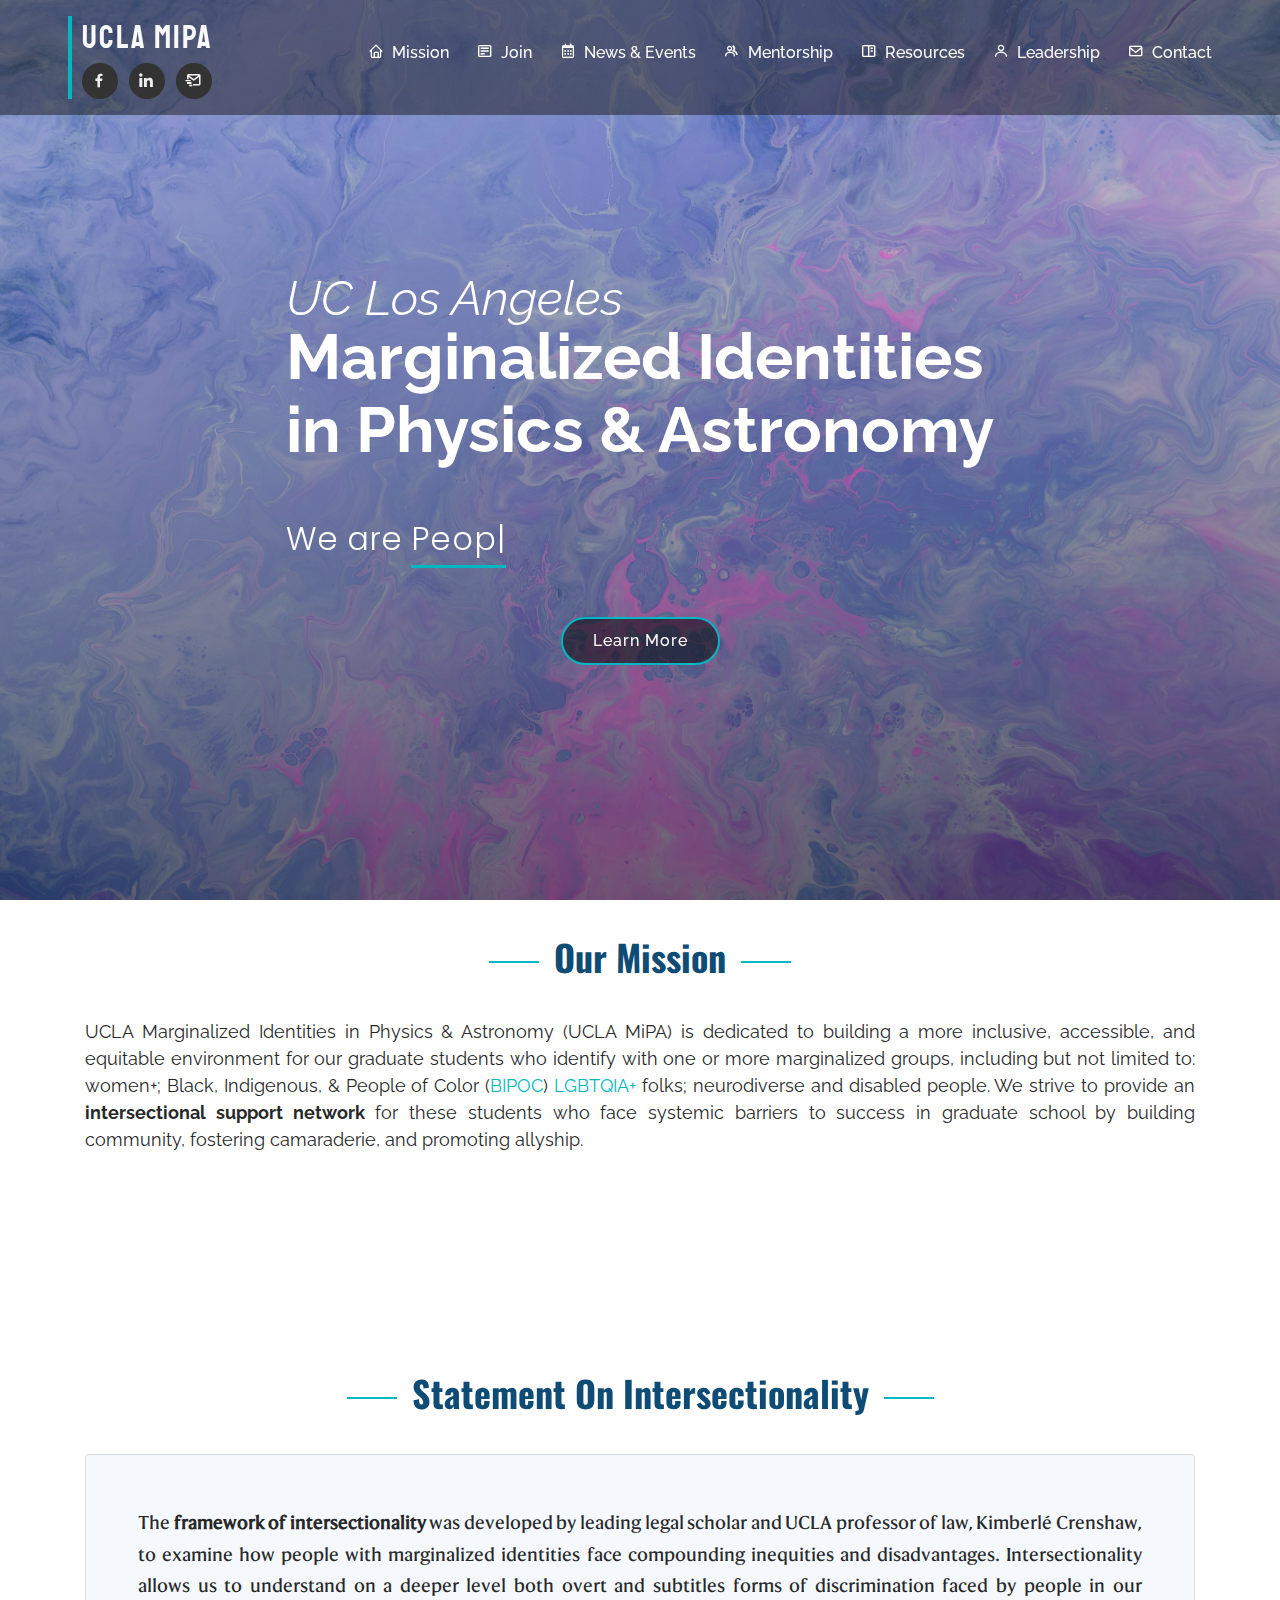
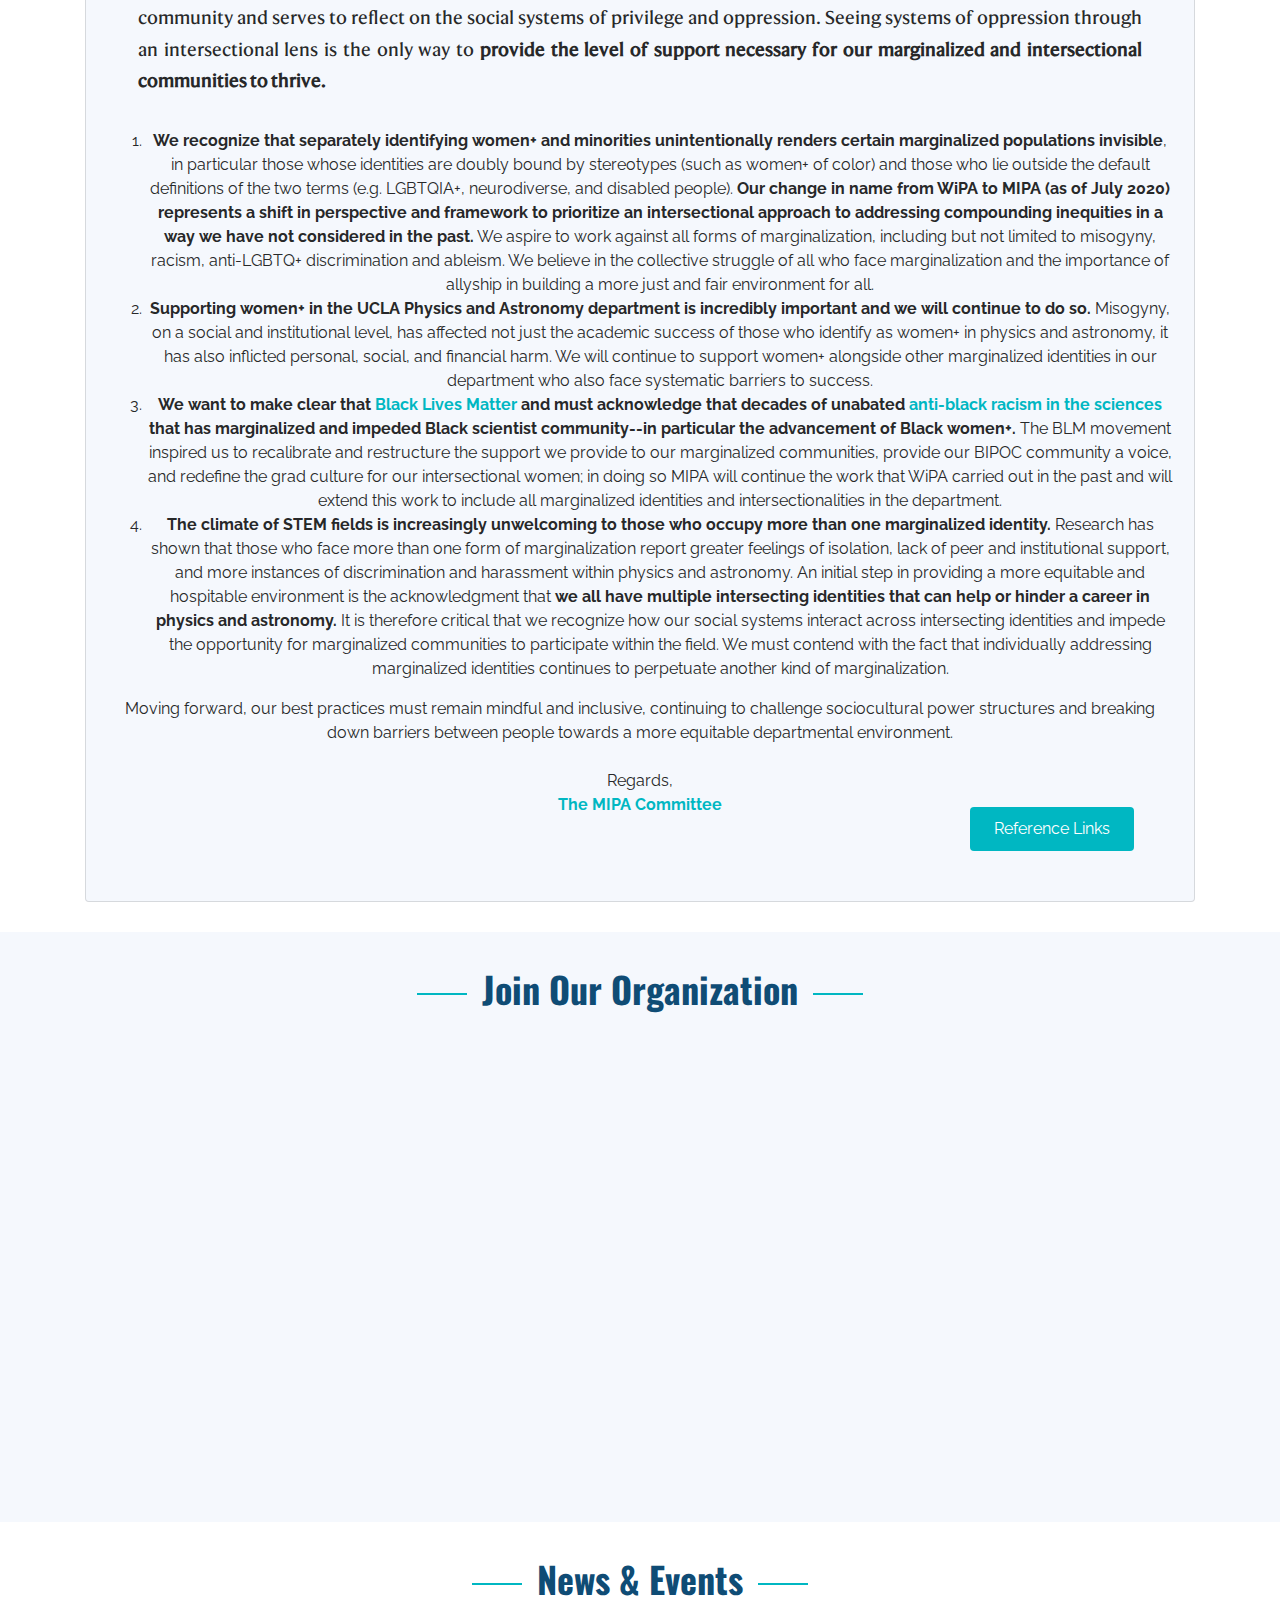
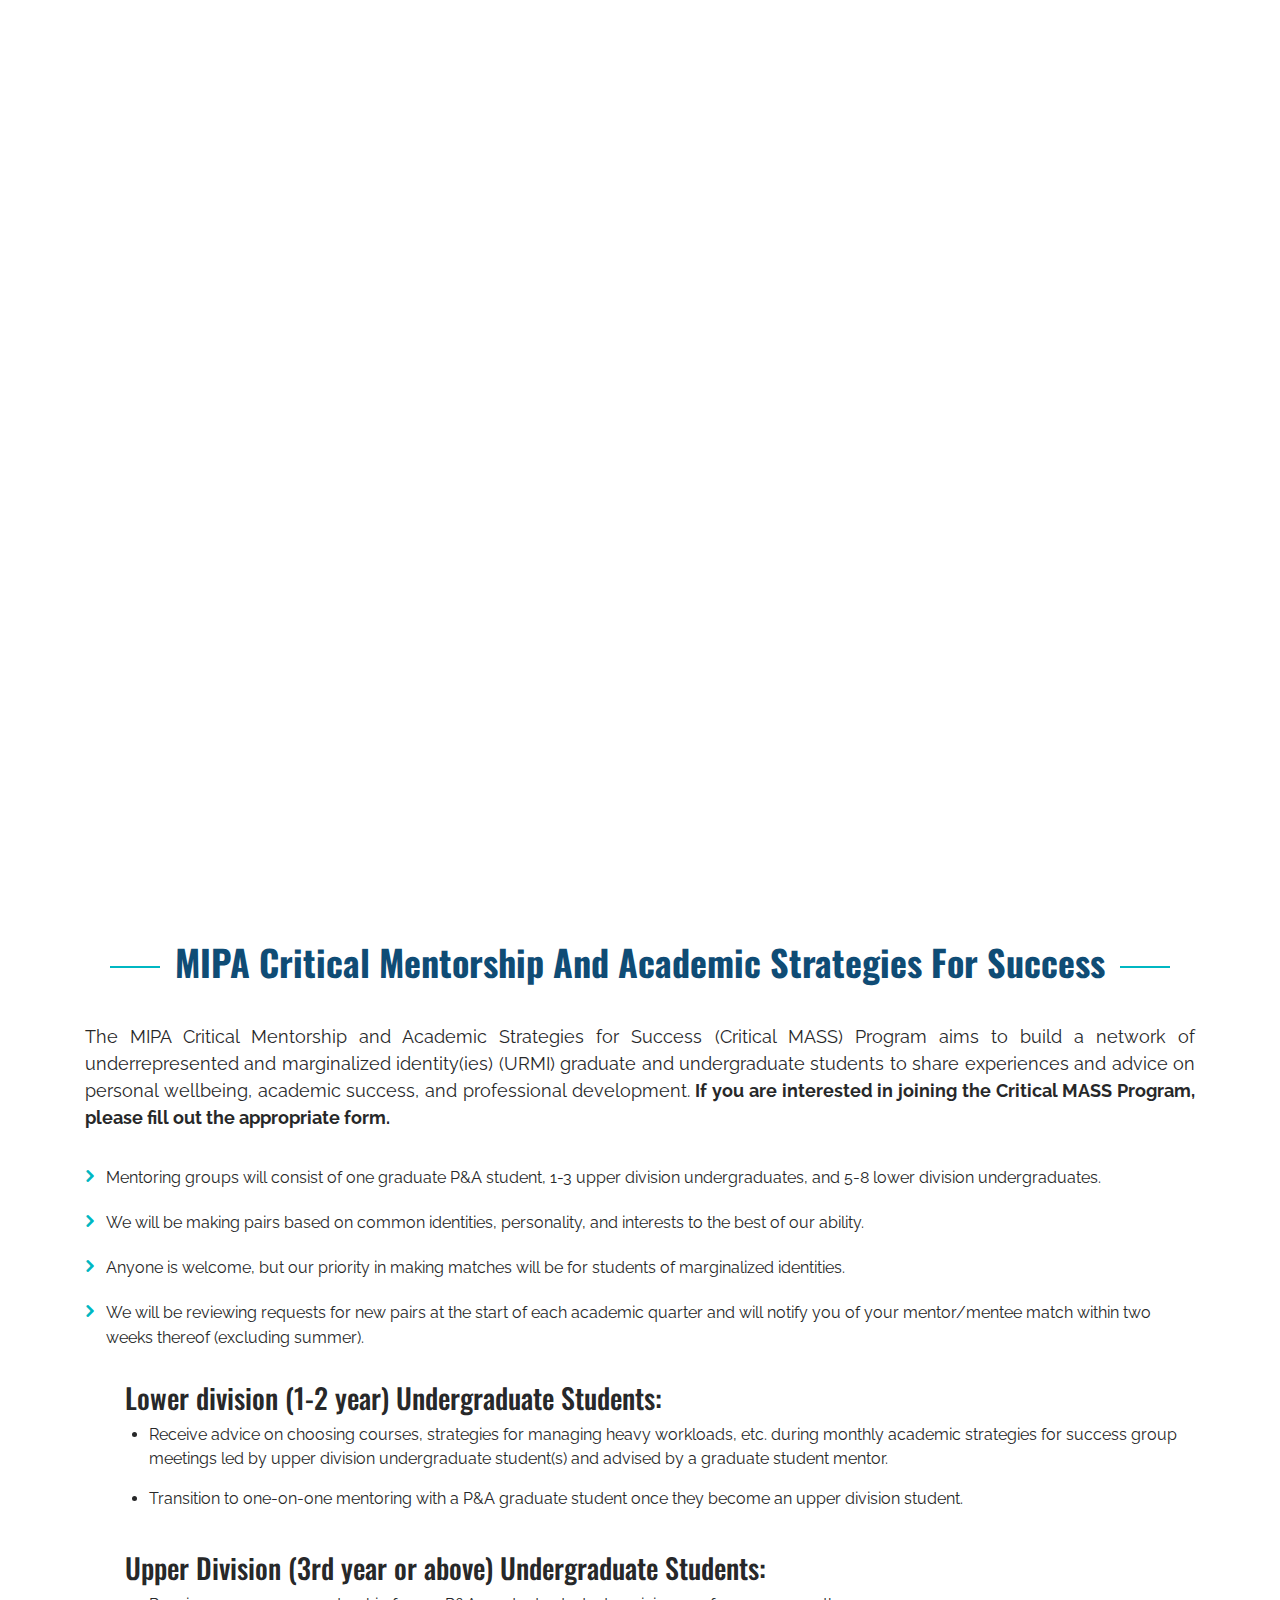
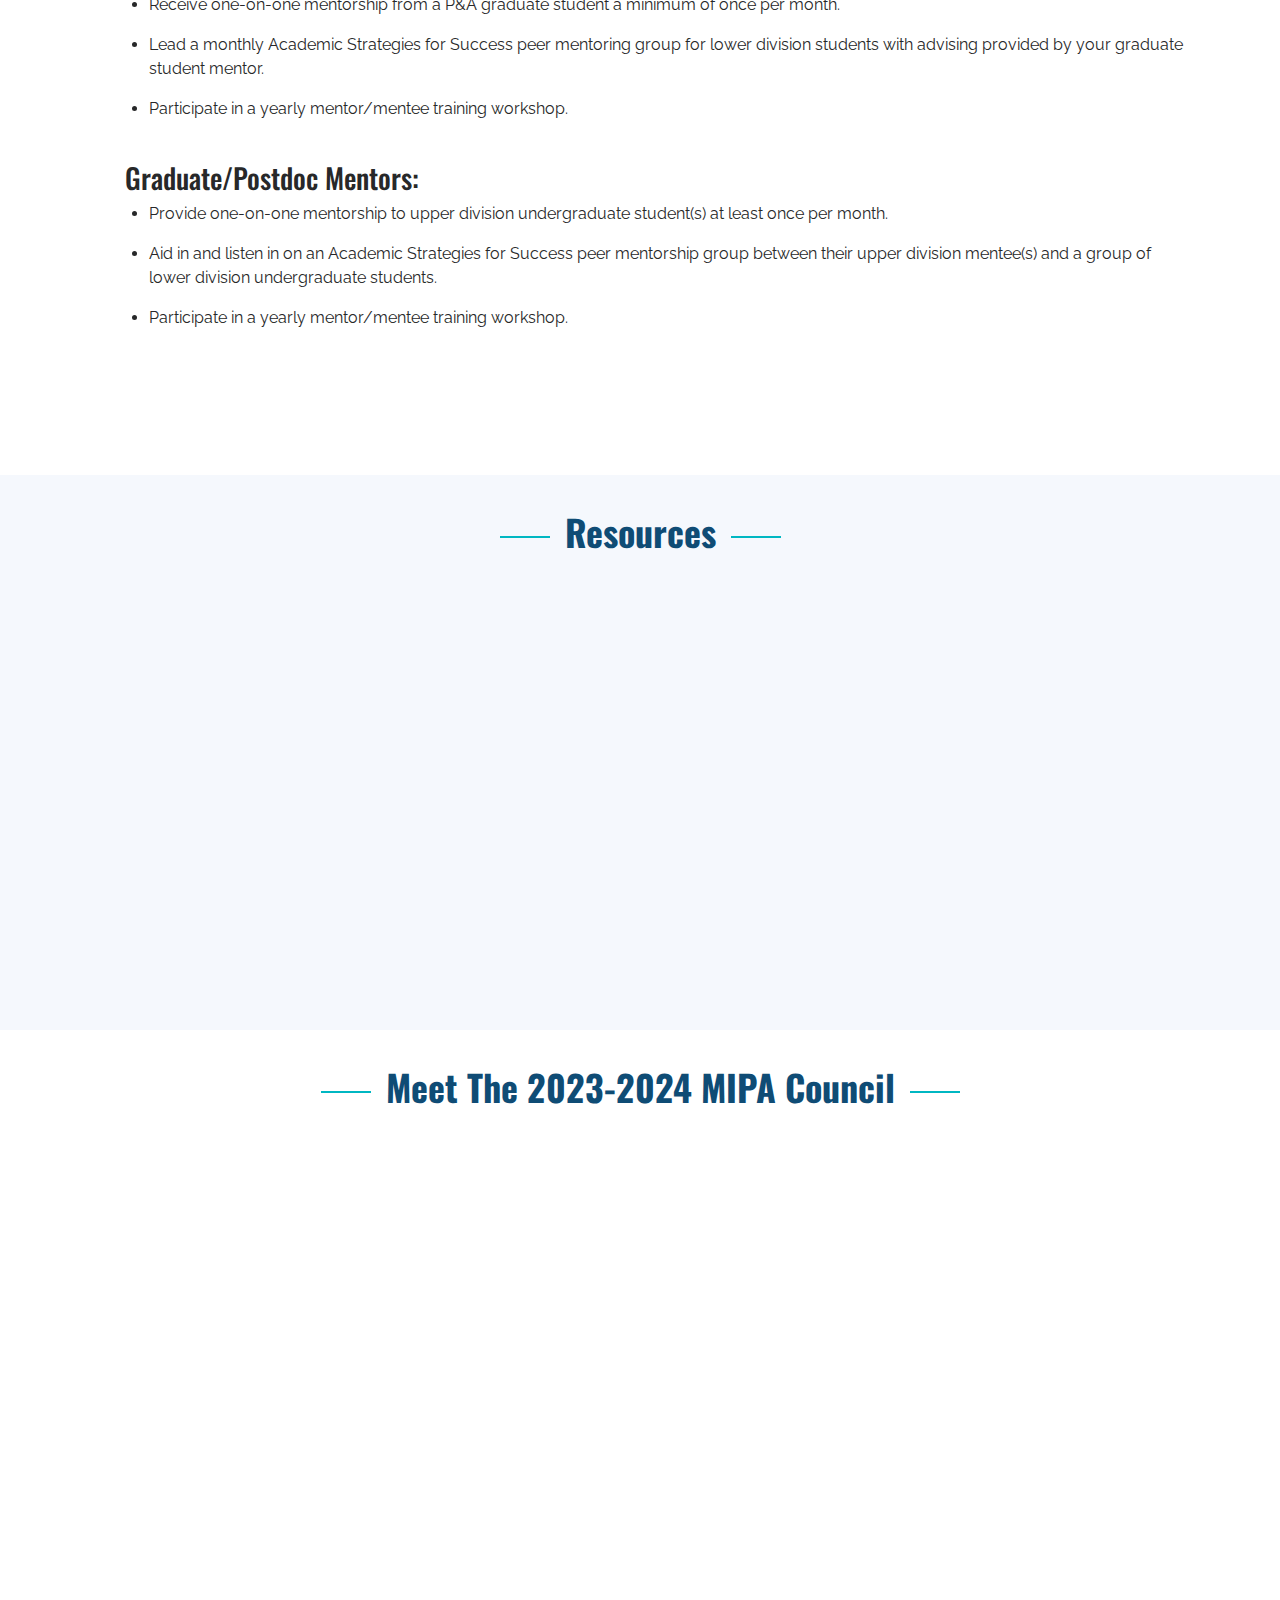
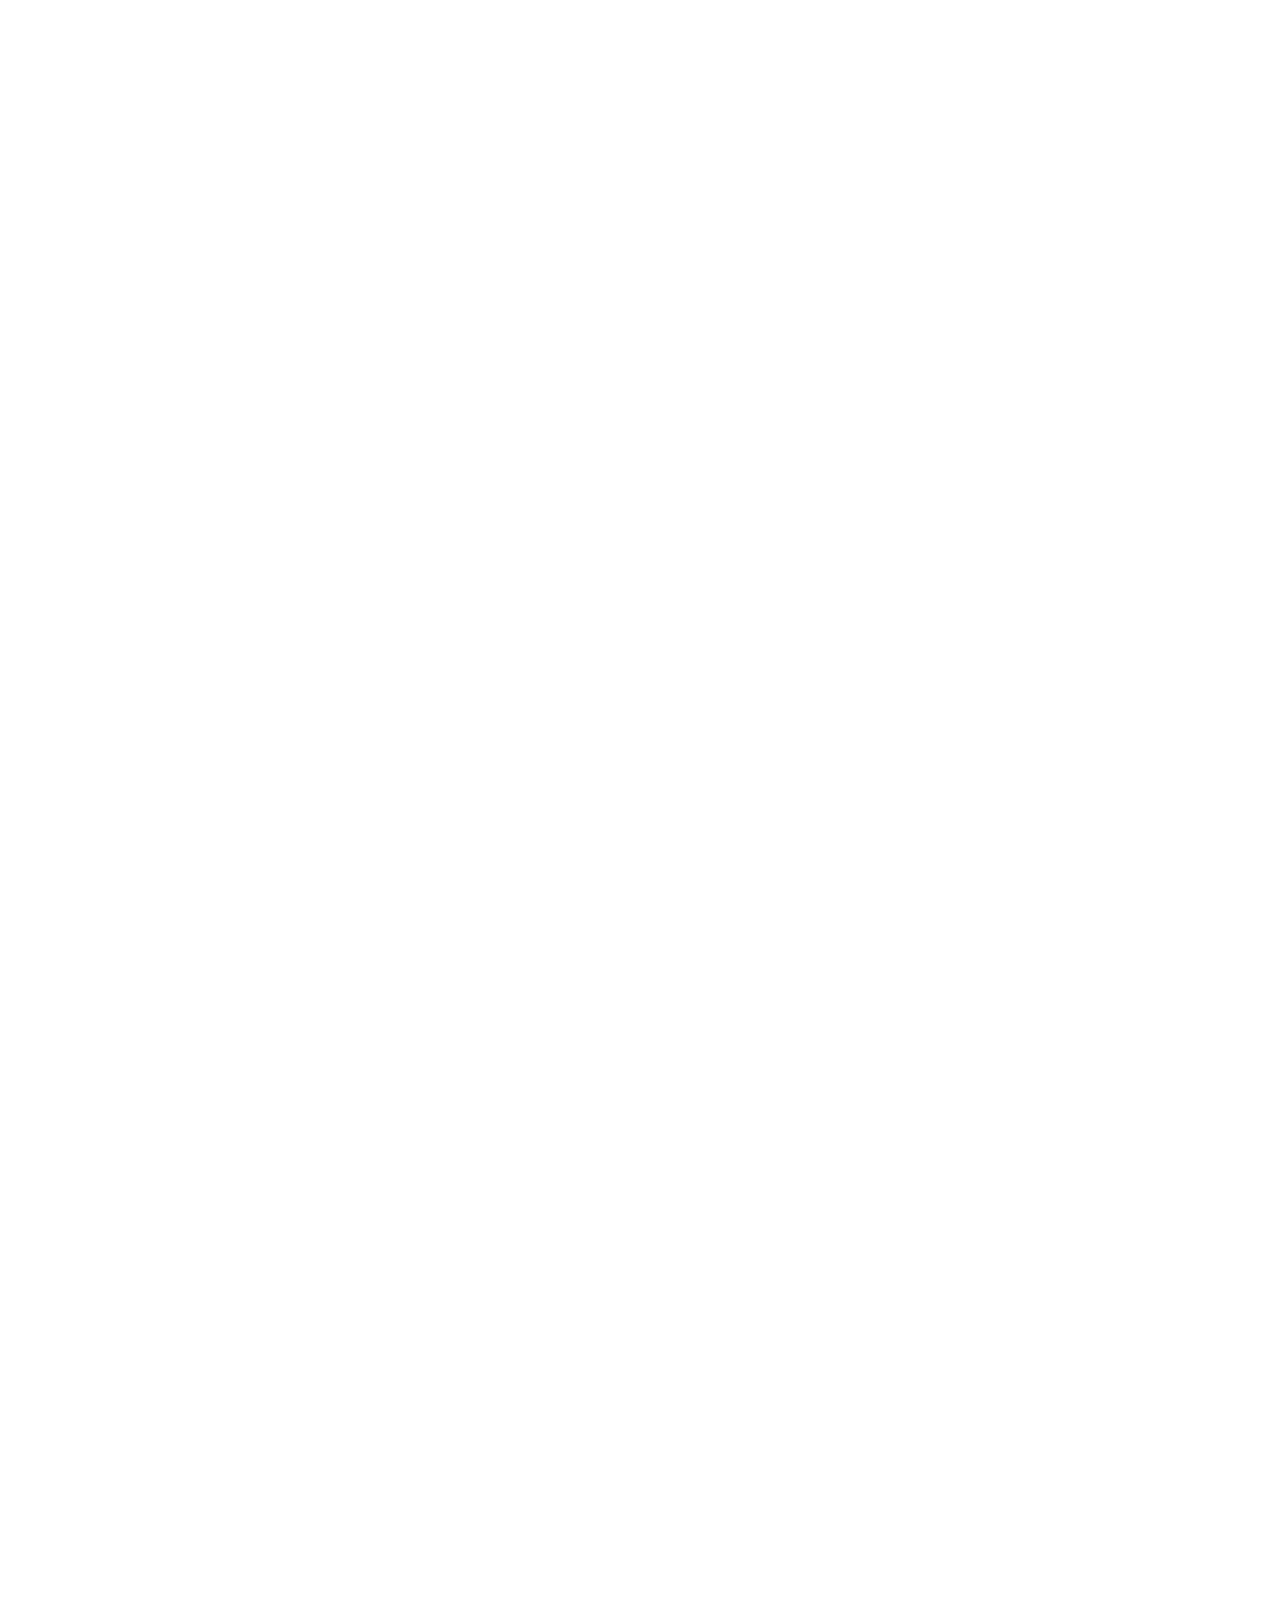
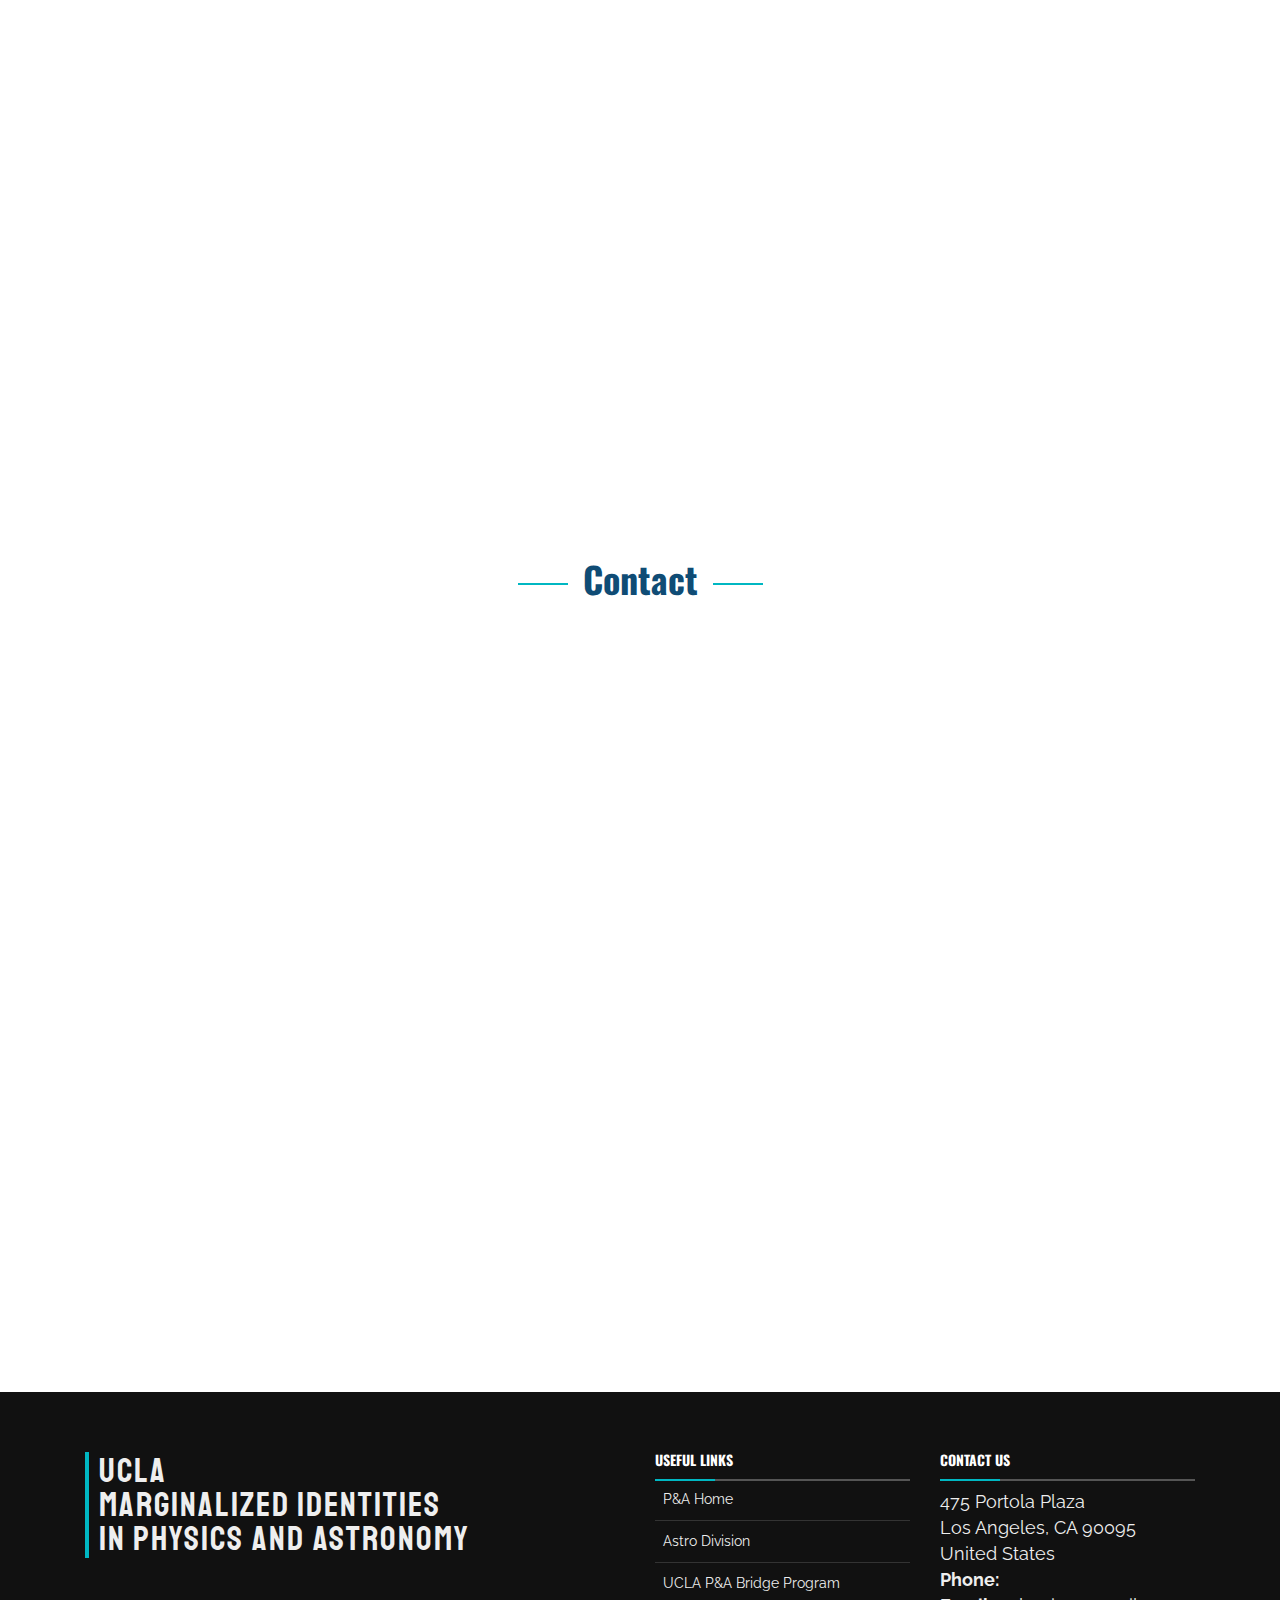
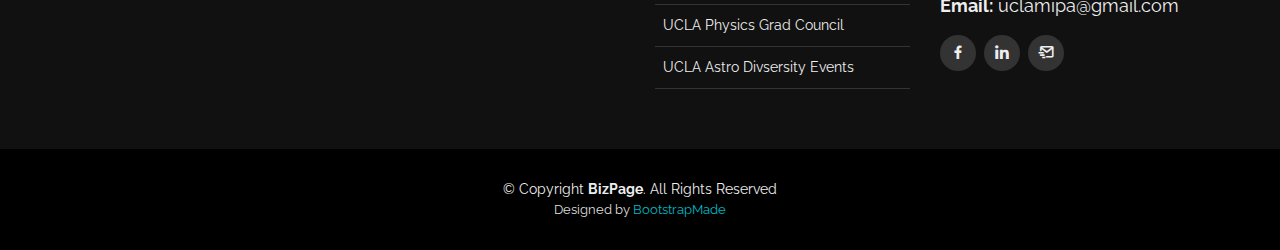
==== commit 3d19c907: "added statment" ====
--- a/index.html
+++ b/index.html
@@ -113,9 +113,14 @@
 
             <div class="section-title">
                 <h2>Our Mission</h2>
-                <p>UCLA Marginalized Identities in Physics &amp; Astronomy (UCLA MiPA) is dedicated to building a more inclusive, accessible, and equitable environment for our graduate students who identify with one or more marginalized groups, including
-                    but not limited to: women+; Black, Indigenous, & People of Color (<a href="https://www.thebipocproject.org/" target="_blank">BIPOC</a>); <a href="https://www.nytimes.com/2018/06/21/style/lgbtq-gender-language.html" tartet="_blank">LGBTQIA+</a>                    folks; neurodiverse and disabled people. We strive to provide an <strong>intersectional support network</strong> for these students who face systemic barriers to success in graduate school by building community, fostering camaraderie,
-                    and promoting allyship.</p>
+                <p>UCLA Marginalized Identities in Physics & Astronomy (UCLA MiPA) is dedicated to building a more inclusive, 
+                    accessible, and equitable environment for our graduate students who identify with one or more marginalized 
+                    groups, including but not limited to: women+; Black, Indigenous, & People of Color 
+                    (<a href="https://www.thebipocproject.org/">BIPOC</a>) 
+                    <a href="https://www.nytimes.com/2018/06/21/style/lgbtq-gender-language.html">LGBTQIA+</a> folks; 
+                    neurodiverse and disabled people. We strive to provide an <b>intersectional support network</b> for these students 
+                    who face systemic barriers to success in graduate school by building community, fostering camaraderie, and 
+                    promoting allyship.</p>
 
                 <!-- Facts Infographic -->
                 <div class="row no-gutters facts mt-5" style="justify-content:space-evenly;justify-items: center;">
@@ -170,26 +175,49 @@
 
                 <div class="card card-body section-bg">
                     <p>
-                        The <strong>framework of intersectionality</strong> was developed by leading legal scholar and UCLA professor of law, Kimberlé Crenshaw, to examine how the superposition of multiple marginalized identities interface and interact
-                        to form compounding inequities and disadvantages [1,2]. Intersectionality provides a lens to understand the overt and subtle discrimination faced by our intersectional communities and serves to reflect on the social systems of
-                        privilege and oppressions that limit their upward mobility. We believe <strong>intersectionality is a powerful tool to provide the level of support necessary for our marginalized and intersectional communities who are affected by the many forms of visible and non-visible oppression within the department</strong>.
-
-                        <br><br>1. <strong>We recognize that separately identifying women and minorities unintentionally renders certain marginalized populations invisible</strong>, in particular those whose identities are doubly bound by stereotypes
-                        (such as women+ of color) and those who lie outside the default definitions of the two terms (e.g. LGBTQIA+, neurodiverse, and disabled people) [3-5]. Moreover, women are generally not considered underrepresented minorities, which
-                        can be problematic for intersectional women who are often excluded from participation in physics and astronomy. <strong>Our change in name from WiPA to MIPA (as of July 2020) represents a shift in perspective and framework to prioritize an intersectional approach to addressing compounding inequities in a way we have not considered in the past.</strong>
-
-                        <br><br>2. <strong>Supporting women in the UCLA Physics and Astronomy department is incredibly important and we will continue to do so</strong>; however, as stated previously, we must acknowledge that there are other equally important
-                        marginalized identities in our department who also face systematic barriers to success. We've been listening and we want to make clear that <strong><a href="https://www.blmla.org/" target="_blank">Black Lives Matter</a> and must acknowledge that decades of unabated <a href="https://science.sciencemag.org/content/369/6506/884" target="_blank">anti-black racism in the sciences</a> that has marginalized and impeded Black scientist community--in particular the advancement of Black women+</strong>.
-                        The BLM movement inspired us to recalibrate and restructure the support we provide to our marginalized communities, provide our BIPOC community a voice, and redefine the grad culture for our intersectional women; in doing so MIPA
-                        will continue the work that WiPA carried out in the past and will extend this work to include all marginalized identities and intersectionalities in the department.
-
-                        <br><br> 3. <strong>The climate of STEM fields is increasingly unwelcoming to those who occupy more than one marginalized identity</strong>. Both research and individual experiences have shown that the more bound states occupied,
-                        the more one reported feelings of isolation, lack of peer and institutional support, and greater instances of discrimination and harassment within physics and astronomy [5,6]. An initial step in providing a more equitable and hospitable
-                        environment is the acknowledgment that <strong>we all have multiple intersecting identities that can help or hinder a career in physics and astronomy.</strong> It is therefore critical that we recognize how our social systems interact
-                        across intersecting identities and impede the opportunity for marginalized communities to participate within the field. We must contend with the fact that individually addressing marginalized identities continues to perpetuate
-                        another kind of marginalization [2,5-7].
-
-                        <br><br> Moving forward our best practices must remain mindful and inclusive, continuing to challenge sociocultural power structures and breaking down barriers between people towards a more equitable departmental environment.
+                        The <b>framework of intersectionality</b> was developed by leading legal scholar and UCLA professor of law, 
+                        Kimberlé Crenshaw, to examine how people with marginalized identities face compounding inequities and 
+                        disadvantages. Intersectionality allows us to understand on a deeper level both overt and subtitles 
+                        forms of discrimination faced by people in our community and serves to reflect on the social systems of 
+                        privilege and oppression. Seeing systems of oppression through an intersectional lens is the only way to 
+                        <b>provide the level of support necessary for our marginalized and intersectional communities to thrive.</b>
+                        
+                        <ol>
+                        <li><b>We recognize that separately identifying women+ and minorities unintentionally renders certain marginalized populations 
+                        invisible</b>, in particular those whose identities are doubly bound by stereotypes (such as women+ of color) and those who lie 
+                        outside the default definitions of the two terms (e.g. LGBTQIA+, neurodiverse, and disabled people). <b>Our change in name 
+                        from WiPA to MIPA (as of July 2020) represents a shift in perspective and framework to prioritize an intersectional approach to 
+                        addressing compounding inequities in a way we have not considered in the past.</b> We aspire to work against all forms of 
+                        marginalization, including but not limited to misogyny, racism, anti-LGBTQ+ discrimination and ableism. We believe in the 
+                        collective struggle of all who face marginalization and the importance of allyship in building a more just and fair environment 
+                        for all.</li>
+
+                        <li><b>Supporting women+ in the UCLA Physics and Astronomy department is incredibly important and we will continue to do so.</b> 
+                        Misogyny, on a social and institutional level, has affected not just the academic success of those who identify as women+ 
+                        in physics and astronomy, it has also inflicted personal, social, and financial harm. We will continue to support women+ 
+                        alongside other marginalized identities in our department who also face systematic barriers to success.</li>
+
+                        <li><b>We want to make clear that <a href="https://www.blmla.org/">Black Lives Matter</a> and must acknowledge that decades of unabated 
+                        <a href="https://science.sciencemag.org/content/369/6506/884">anti-black racism in the sciences</a> that has marginalized and 
+                        impeded Black scientist community--in particular the advancement of Black women+.</b> The 
+                        BLM movement inspired us to recalibrate and restructure the support we provide to our marginalized communities, provide our 
+                        BIPOC community a voice, and redefine the grad culture for our intersectional women; in doing so MIPA will continue the work 
+                        that WiPA carried out in the past and will extend this work to include all marginalized identities and intersectionalities in 
+                        the department.</li>
+
+                        <li><b>The climate of STEM fields is increasingly unwelcoming to those who occupy more than one marginalized identity.</b> Research has 
+                        shown that those who face more than one form of marginalization report greater feelings of isolation, lack of peer and 
+                        institutional support, and more instances of discrimination and harassment within physics and astronomy. An initial 
+                        step in providing a more equitable and hospitable environment is the acknowledgment that <b>we all have multiple intersecting 
+                        identities that can help or hinder a career in physics and astronomy.</b> It is therefore critical that we recognize how our 
+                        social systems interact across intersecting identities and impede the opportunity for marginalized communities to participate 
+                        within the field. We must contend with the fact that individually addressing marginalized identities continues to perpetuate 
+                        another kind of marginalization.</li>
+                        </ol>
+
+                        Moving forward, our best practices must remain mindful and inclusive, continuing to challenge sociocultural power structures 
+                        and breaking down barriers between people towards a more equitable departmental environment. 
+
 
                         <br><br>Regards,
                         <br>
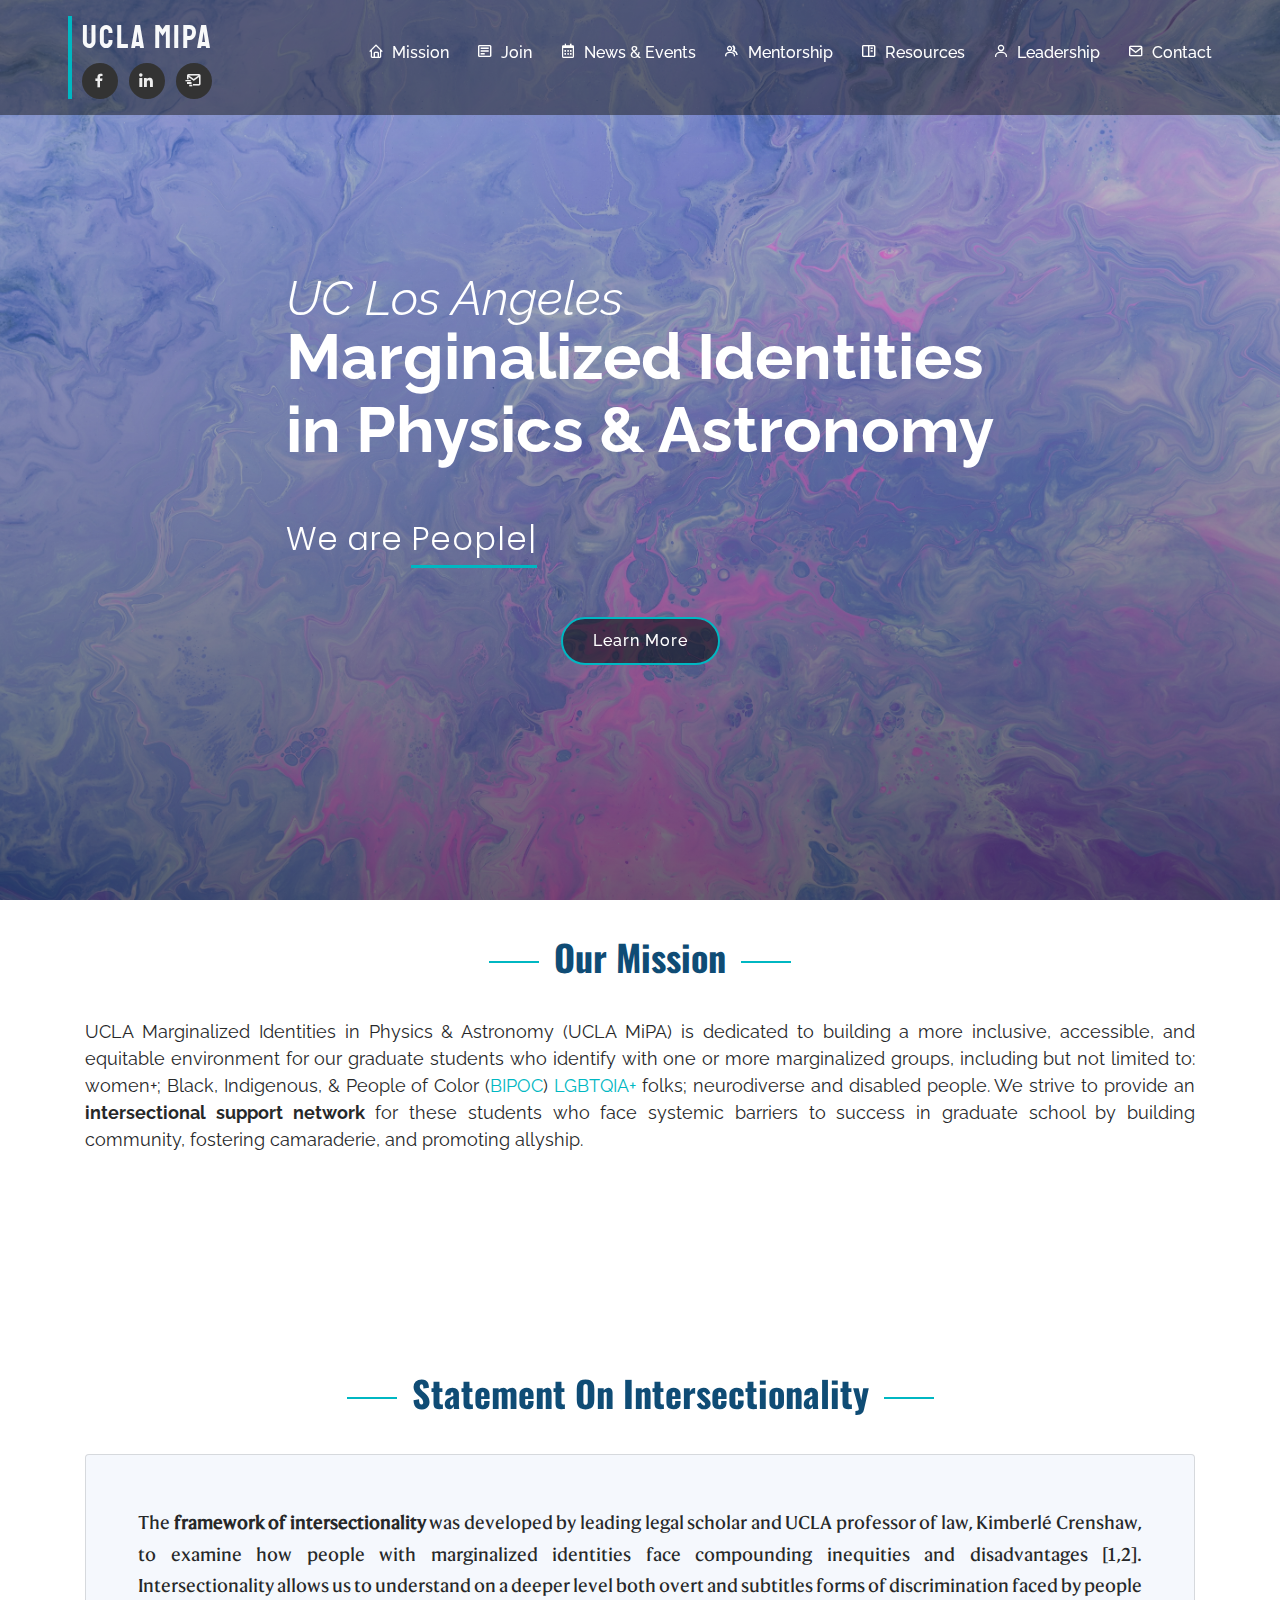
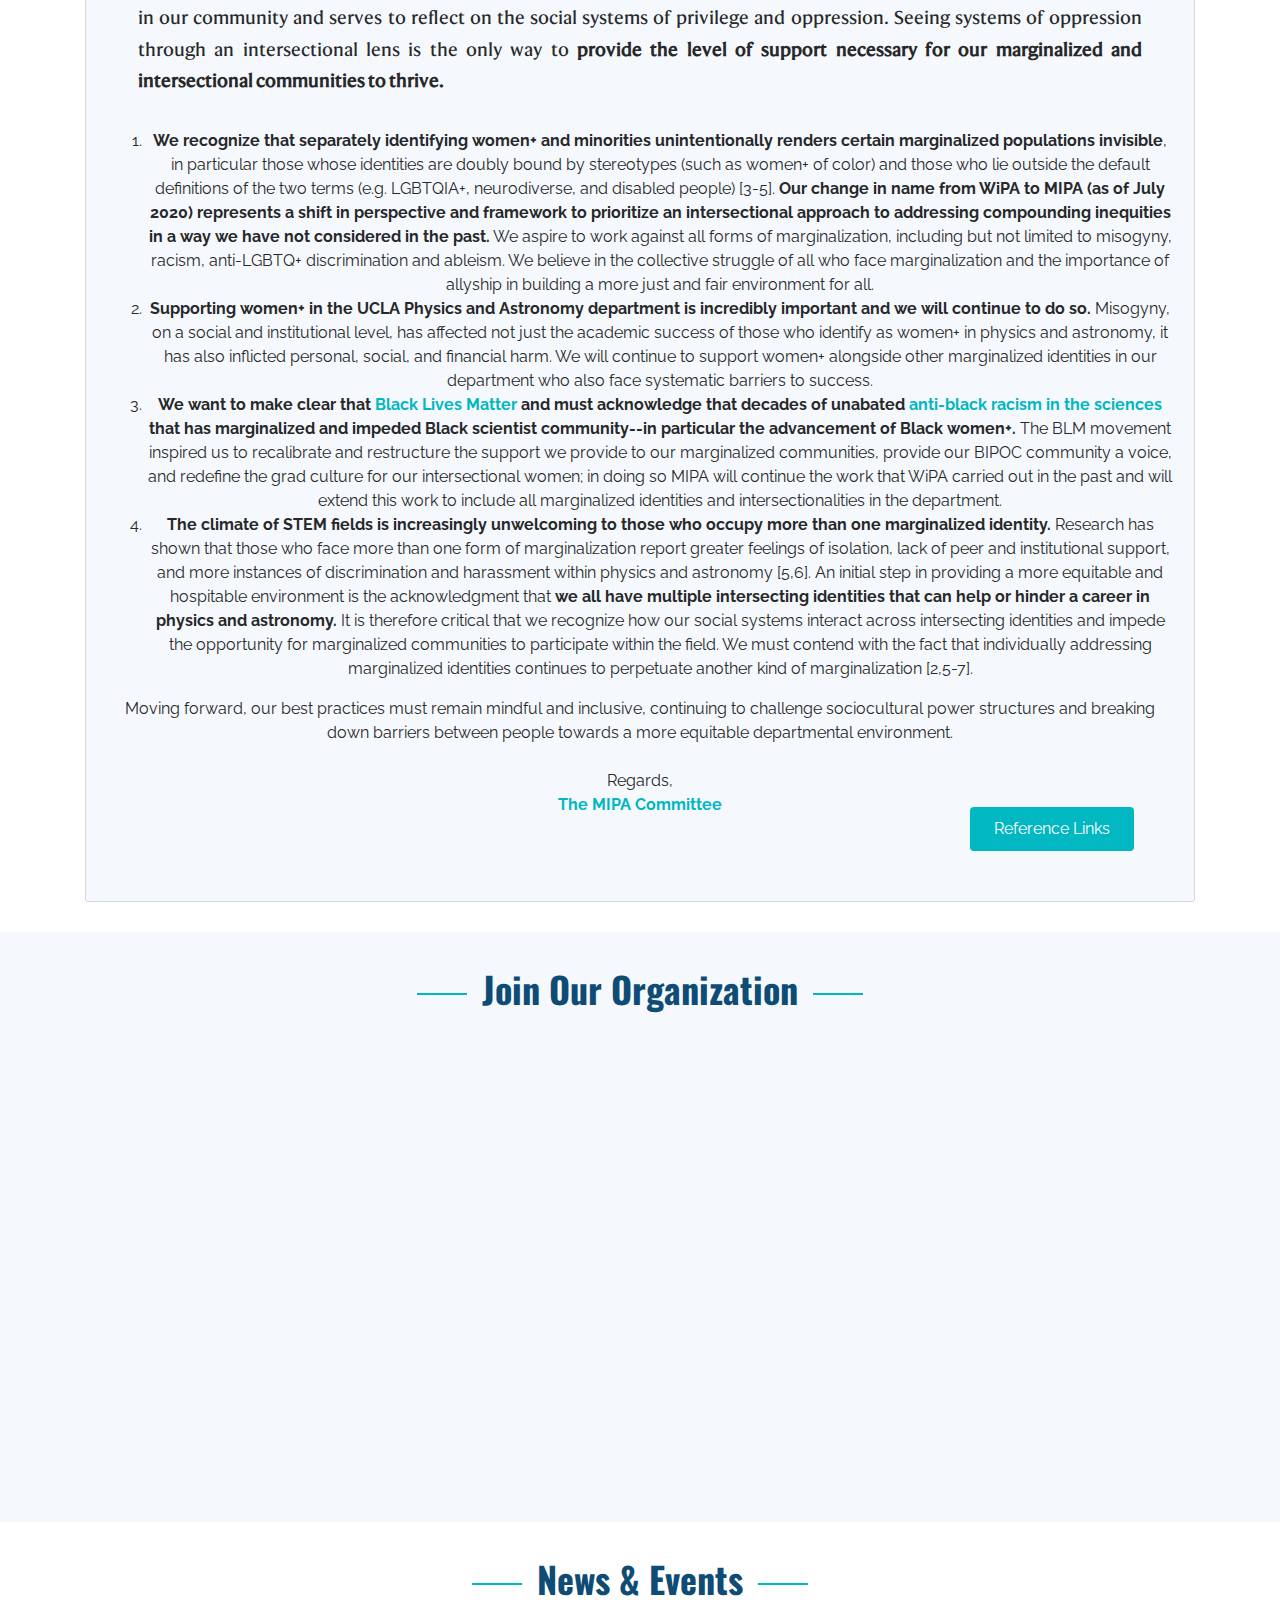
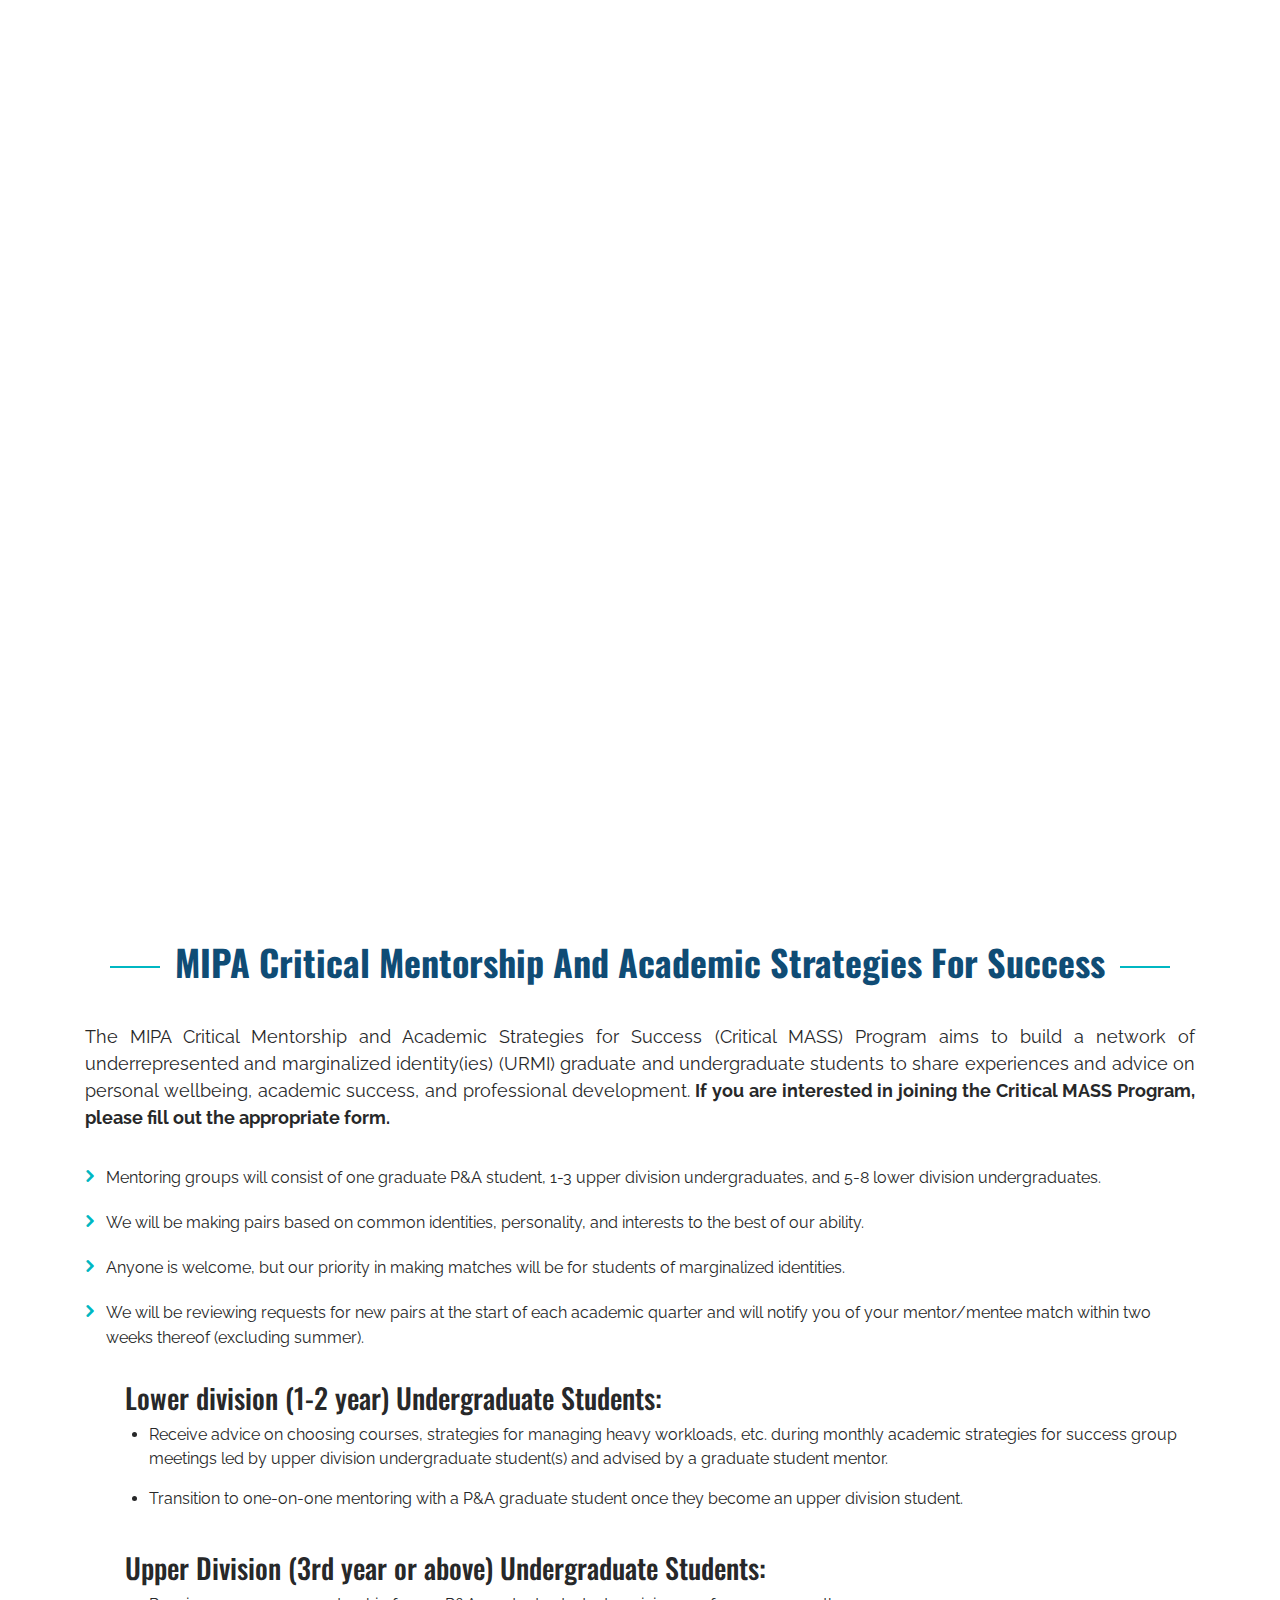
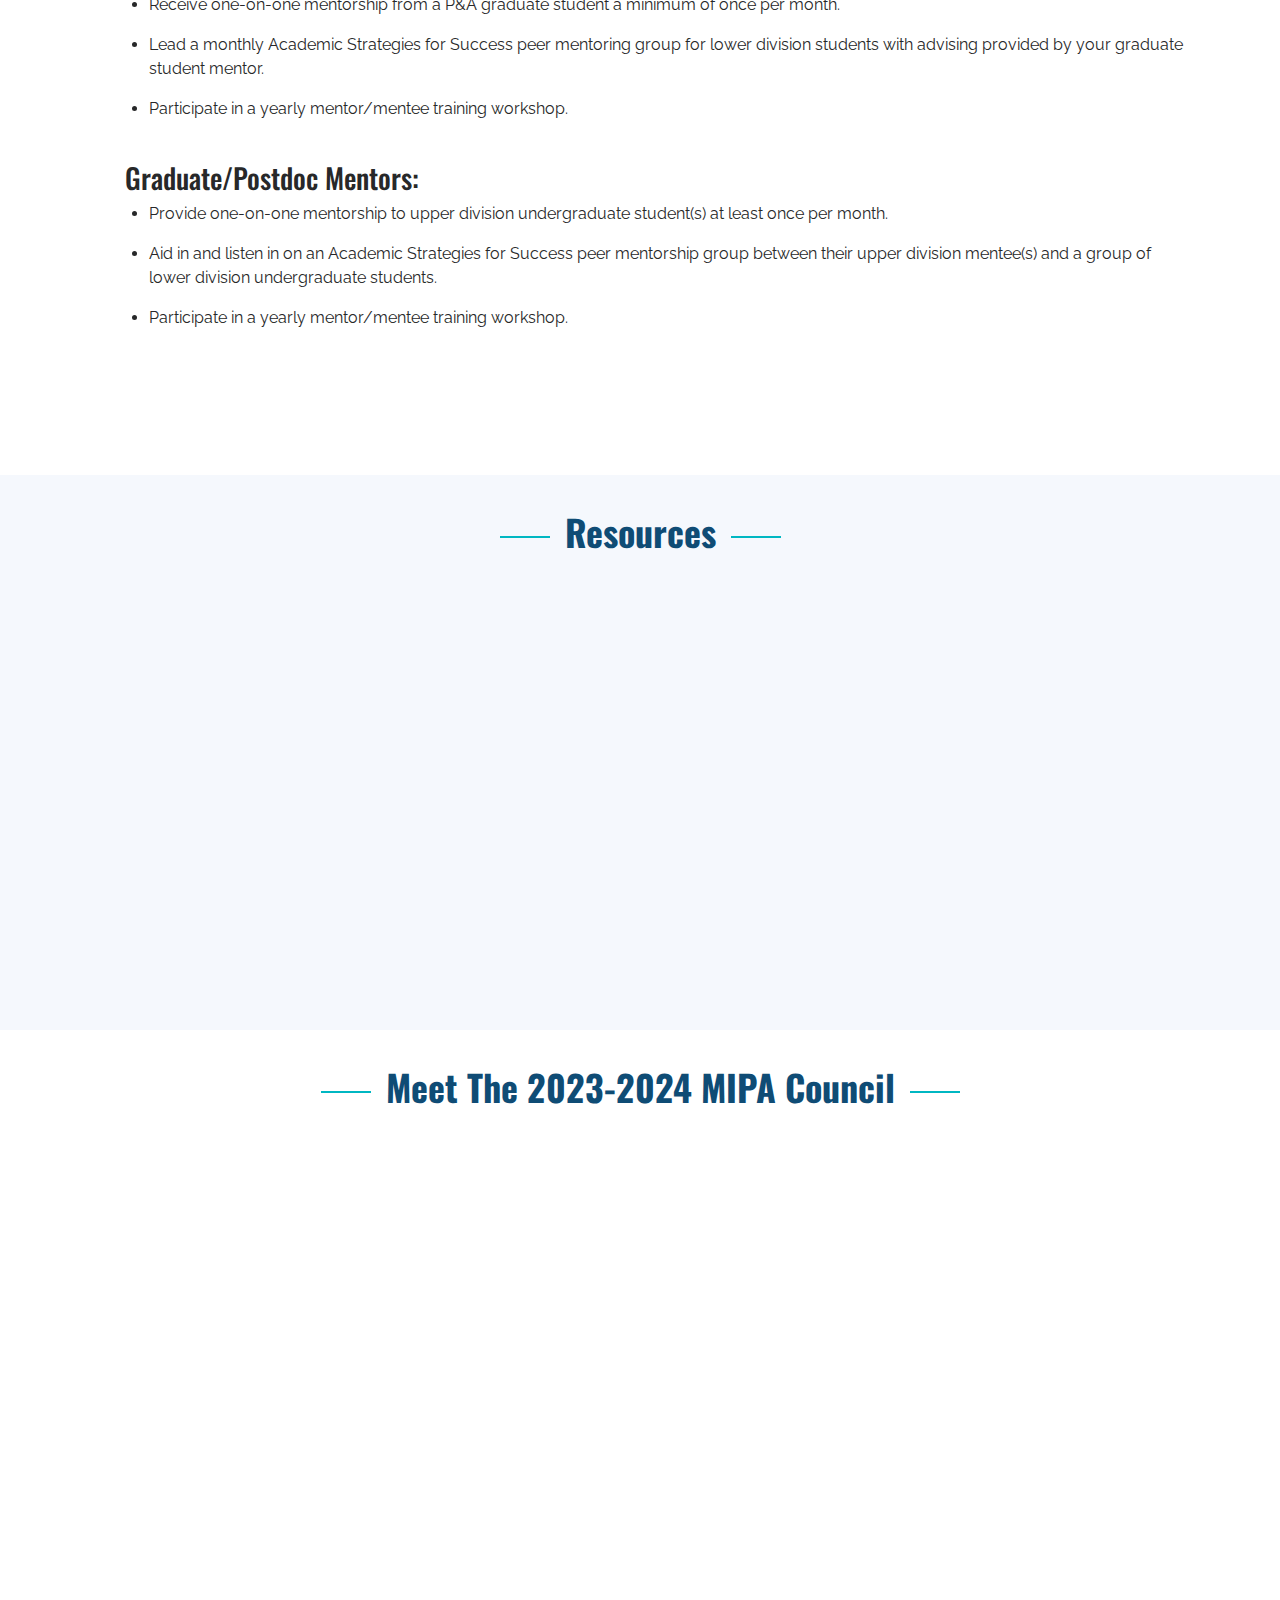
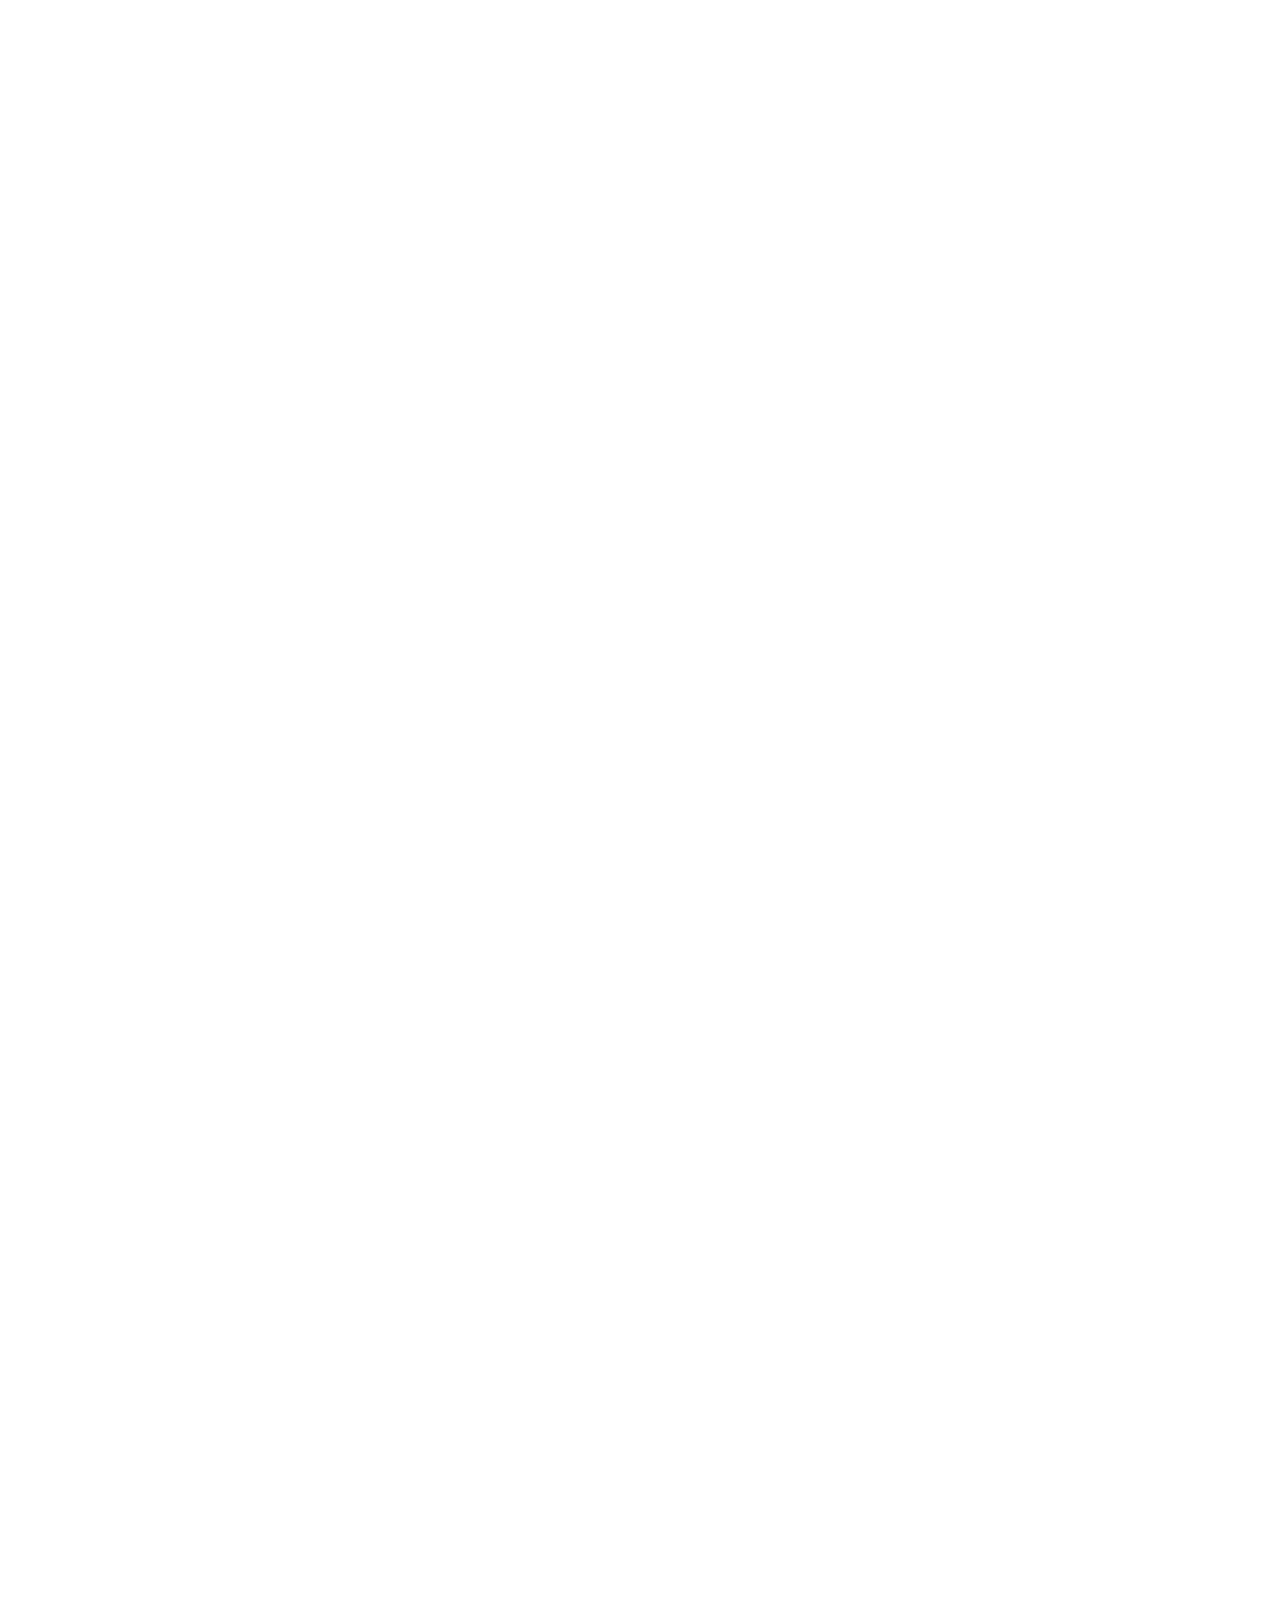
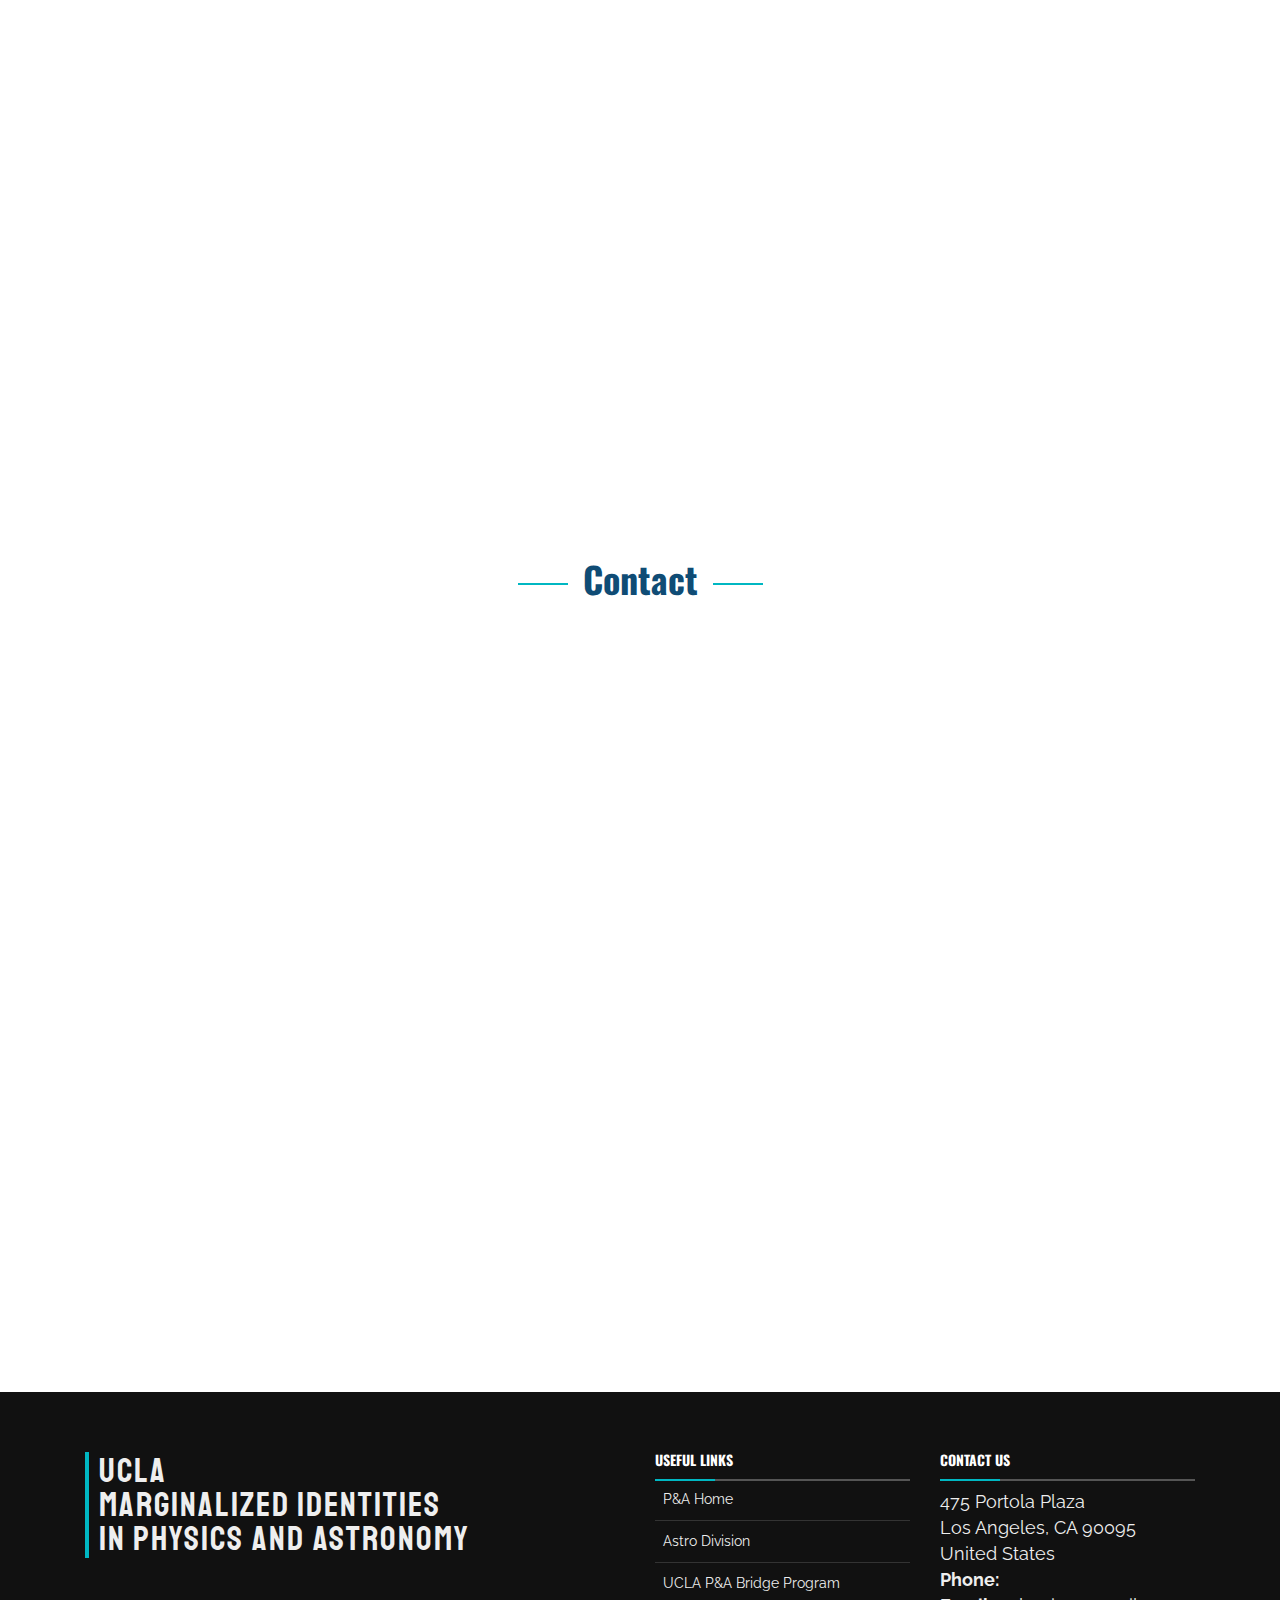
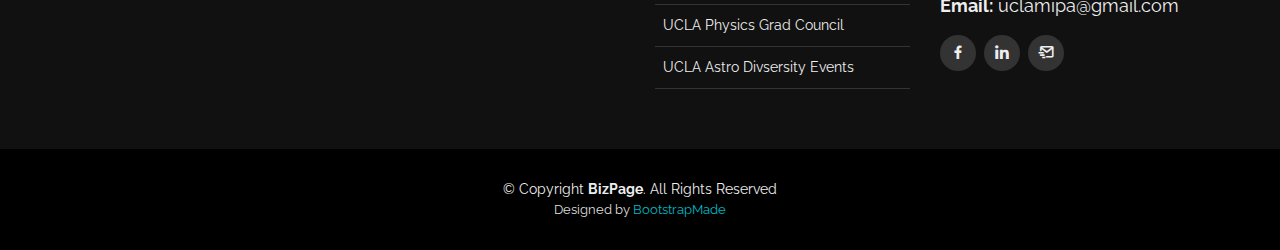
==== commit 6c7614a2: "added references" ====
--- a/index.html
+++ b/index.html
@@ -177,7 +177,7 @@
                     <p>
                         The <b>framework of intersectionality</b> was developed by leading legal scholar and UCLA professor of law, 
                         Kimberlé Crenshaw, to examine how people with marginalized identities face compounding inequities and 
-                        disadvantages. Intersectionality allows us to understand on a deeper level both overt and subtitles 
+                        disadvantages [1,2]. Intersectionality allows us to understand on a deeper level both overt and subtitles 
                         forms of discrimination faced by people in our community and serves to reflect on the social systems of 
                         privilege and oppression. Seeing systems of oppression through an intersectional lens is the only way to 
                         <b>provide the level of support necessary for our marginalized and intersectional communities to thrive.</b>
@@ -185,7 +185,7 @@
                         <ol>
                         <li><b>We recognize that separately identifying women+ and minorities unintentionally renders certain marginalized populations 
                         invisible</b>, in particular those whose identities are doubly bound by stereotypes (such as women+ of color) and those who lie 
-                        outside the default definitions of the two terms (e.g. LGBTQIA+, neurodiverse, and disabled people). <b>Our change in name 
+                        outside the default definitions of the two terms (e.g. LGBTQIA+, neurodiverse, and disabled people) [3-5]. <b>Our change in name 
                         from WiPA to MIPA (as of July 2020) represents a shift in perspective and framework to prioritize an intersectional approach to 
                         addressing compounding inequities in a way we have not considered in the past.</b> We aspire to work against all forms of 
                         marginalization, including but not limited to misogyny, racism, anti-LGBTQ+ discrimination and ableism. We believe in the 
@@ -207,12 +207,12 @@
 
                         <li><b>The climate of STEM fields is increasingly unwelcoming to those who occupy more than one marginalized identity.</b> Research has 
                         shown that those who face more than one form of marginalization report greater feelings of isolation, lack of peer and 
-                        institutional support, and more instances of discrimination and harassment within physics and astronomy. An initial 
+                        institutional support, and more instances of discrimination and harassment within physics and astronomy [5,6]. An initial 
                         step in providing a more equitable and hospitable environment is the acknowledgment that <b>we all have multiple intersecting 
                         identities that can help or hinder a career in physics and astronomy.</b> It is therefore critical that we recognize how our 
                         social systems interact across intersecting identities and impede the opportunity for marginalized communities to participate 
                         within the field. We must contend with the fact that individually addressing marginalized identities continues to perpetuate 
-                        another kind of marginalization.</li>
+                        another kind of marginalization [2,5-7].</li>
                         </ol>
 
                         Moving forward, our best practices must remain mindful and inclusive, continuing to challenge sociocultural power structures 
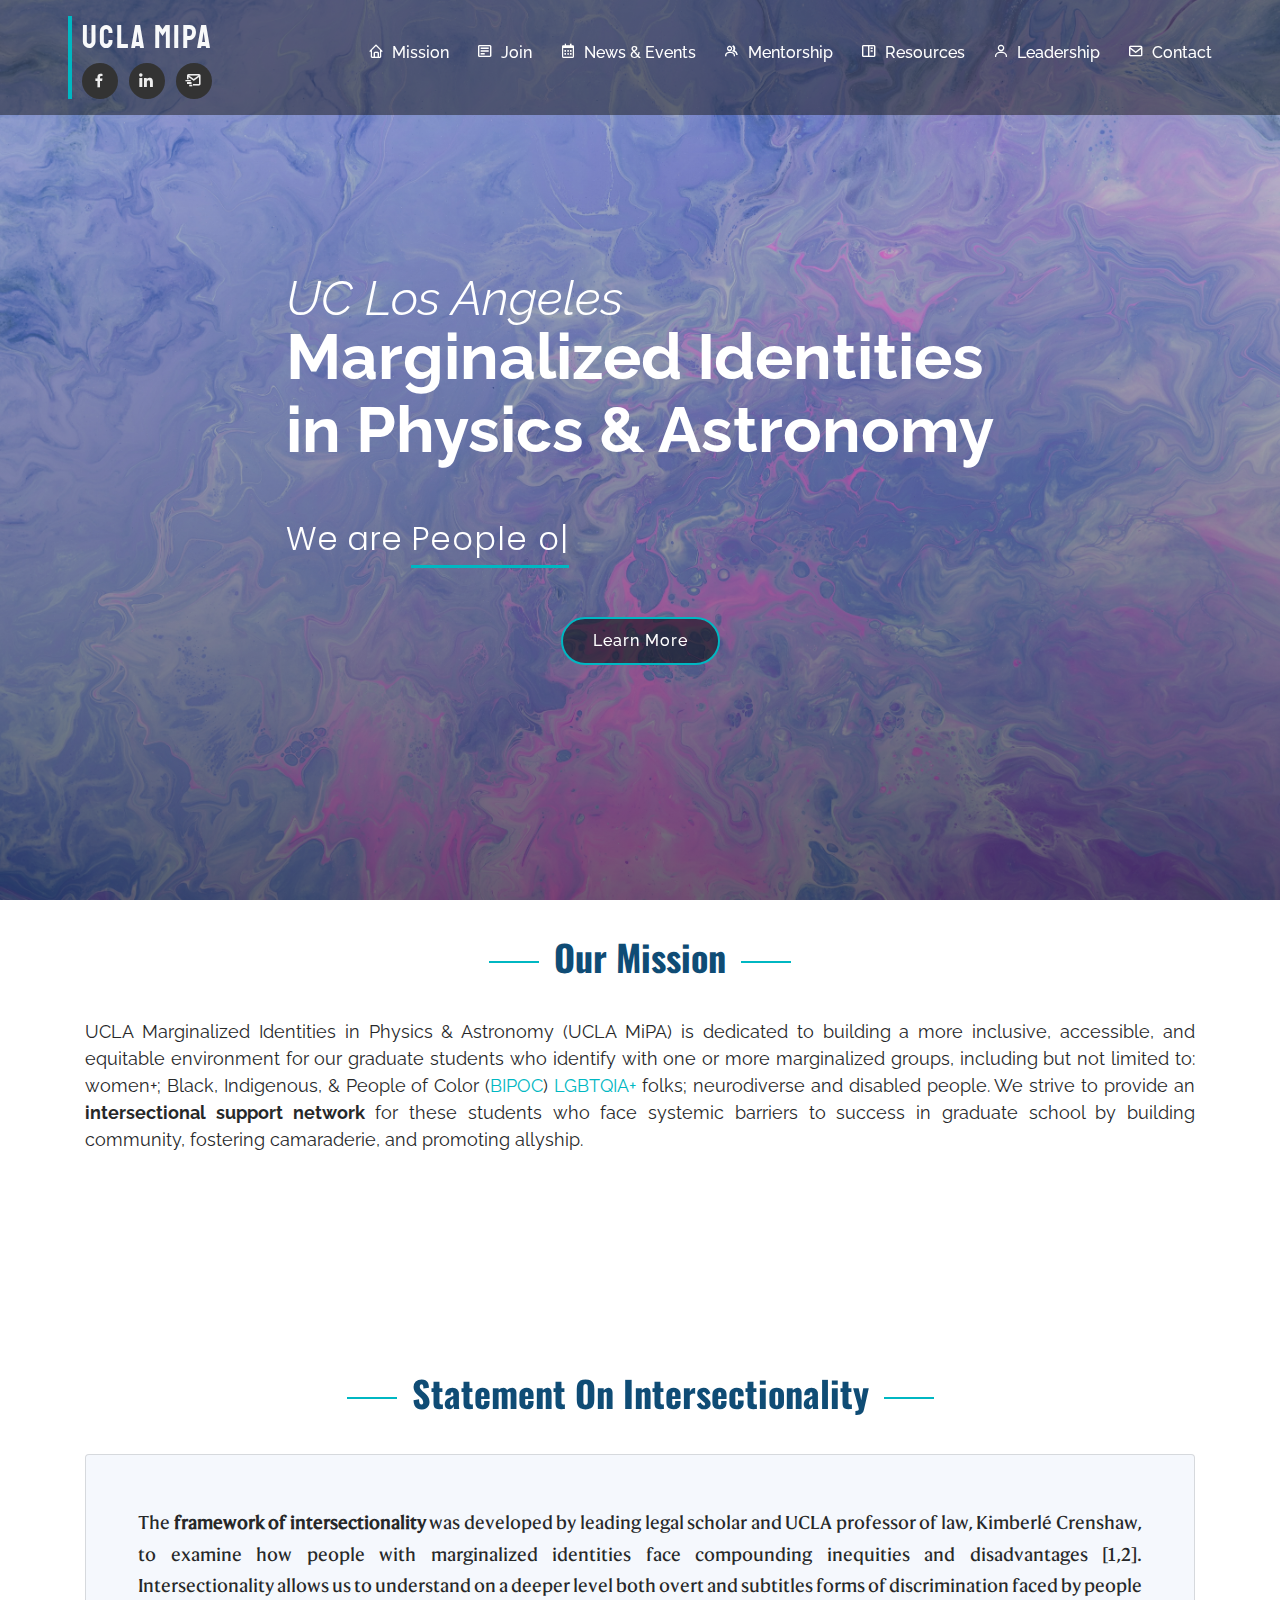
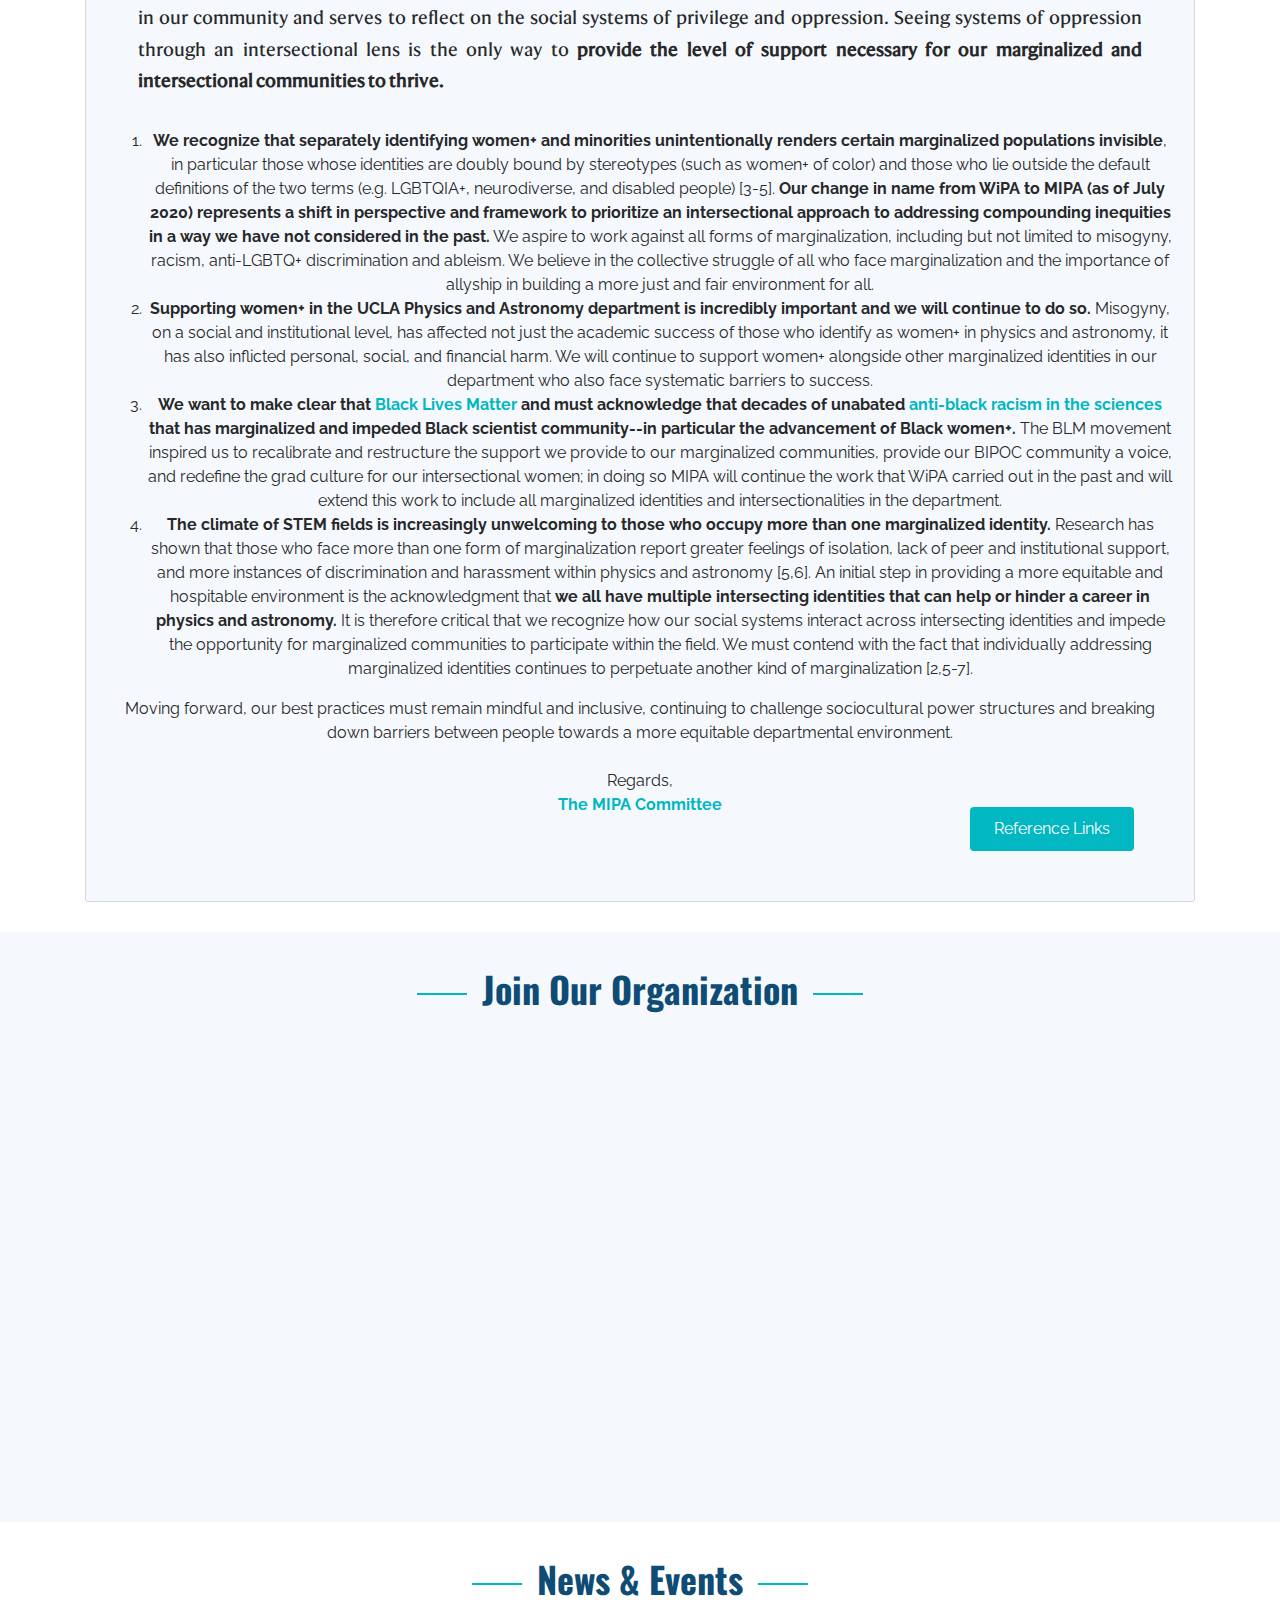
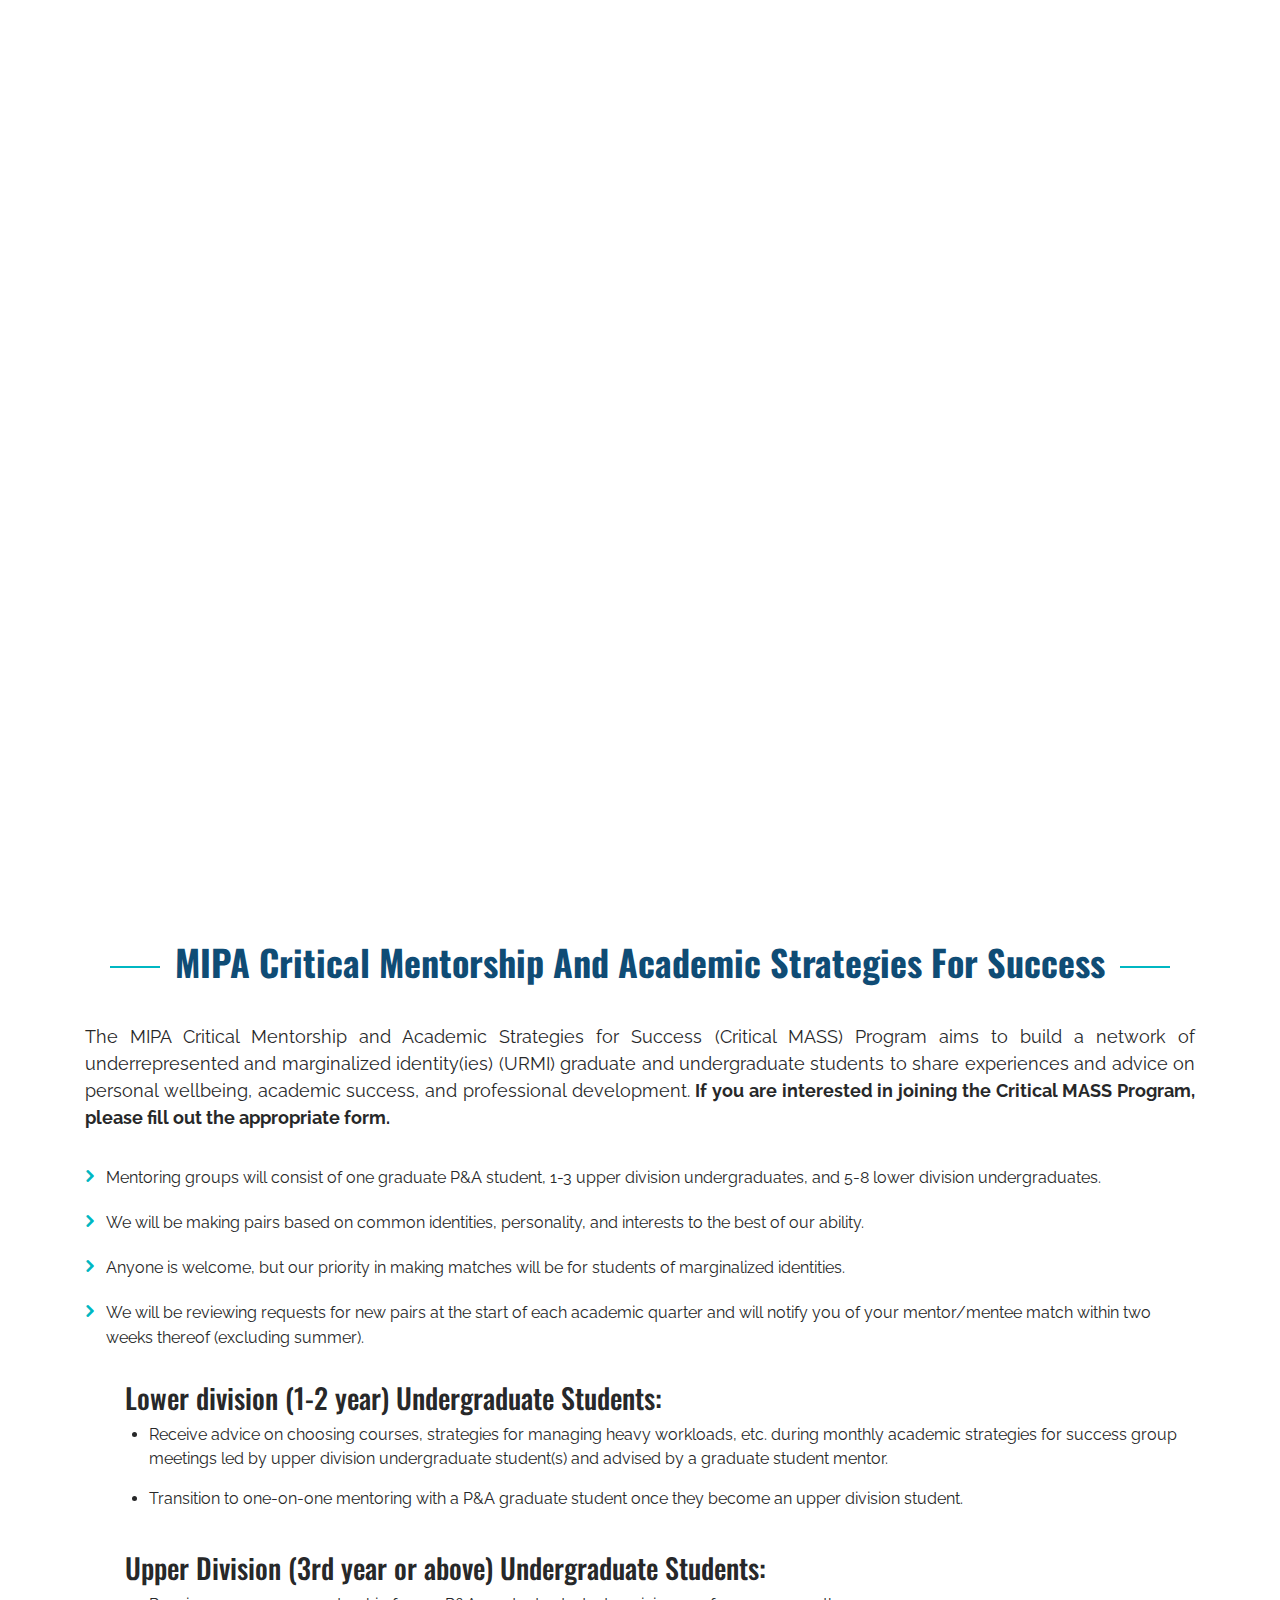
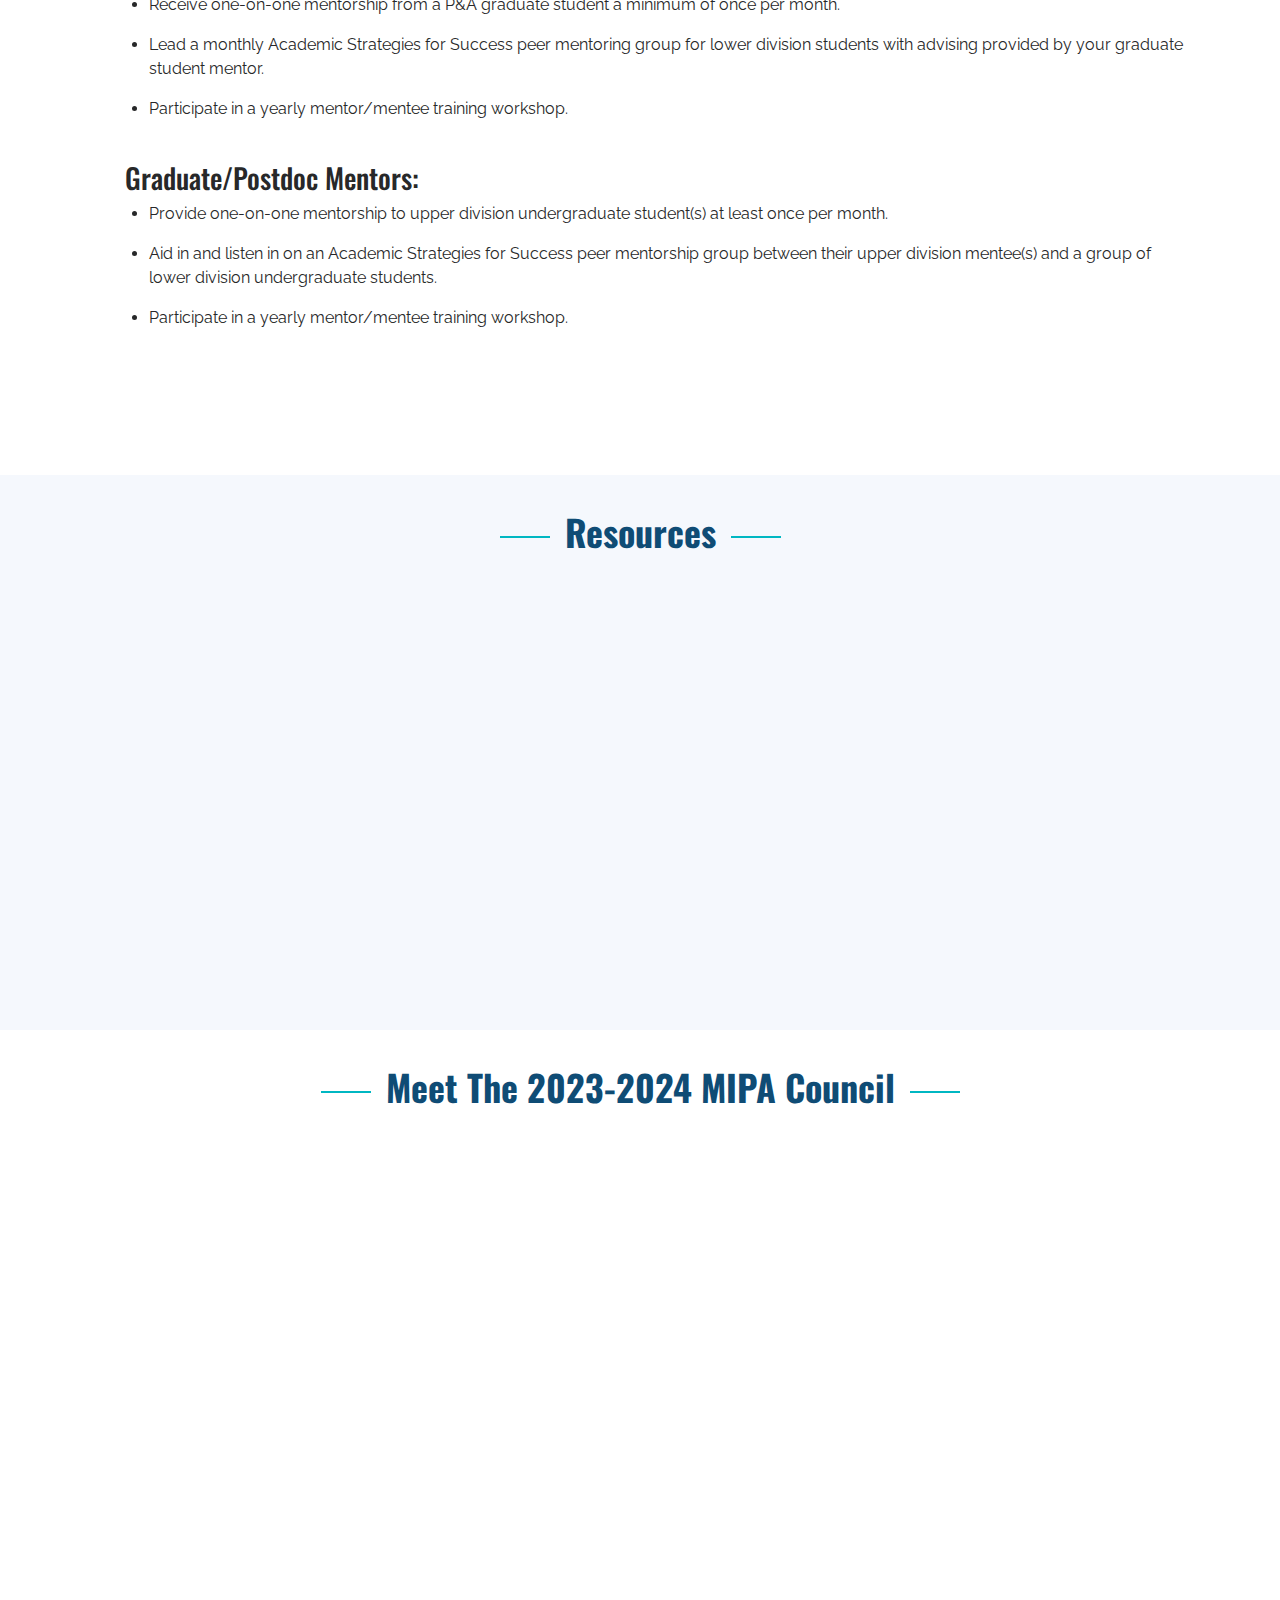
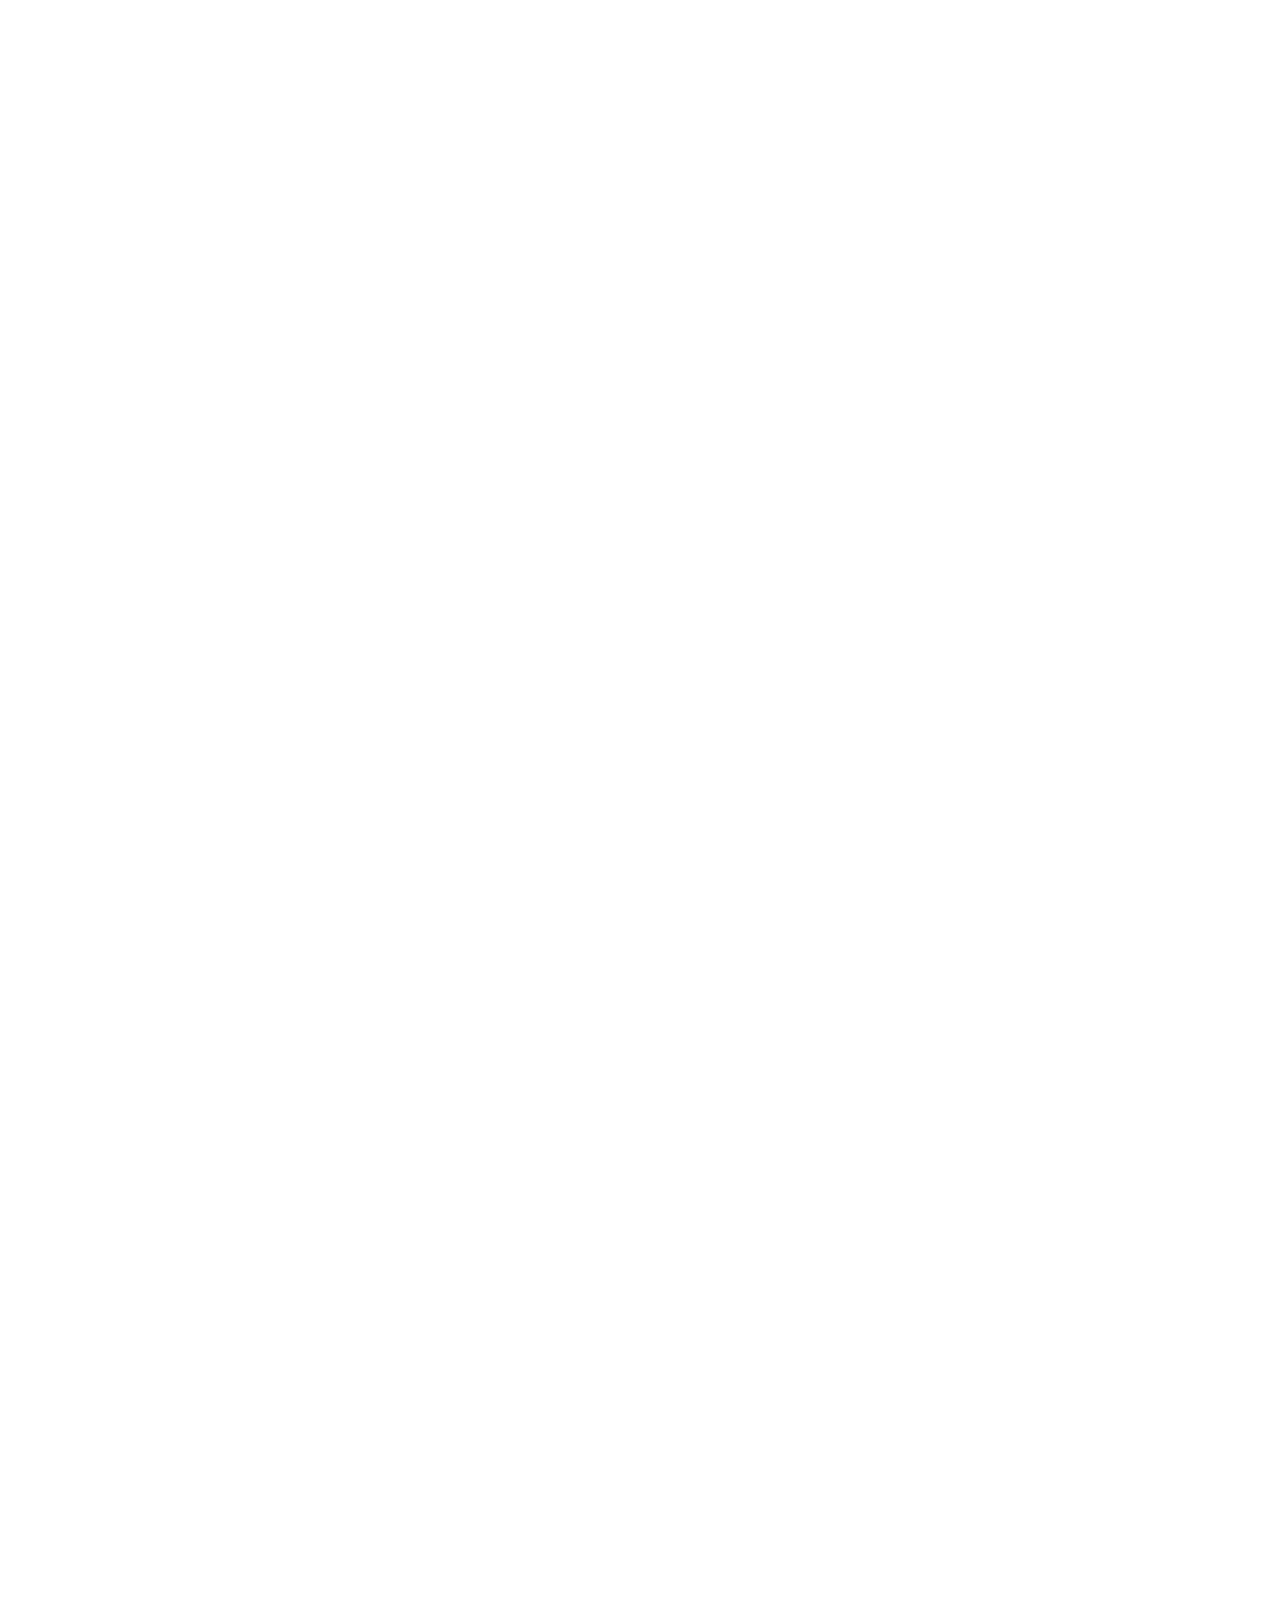
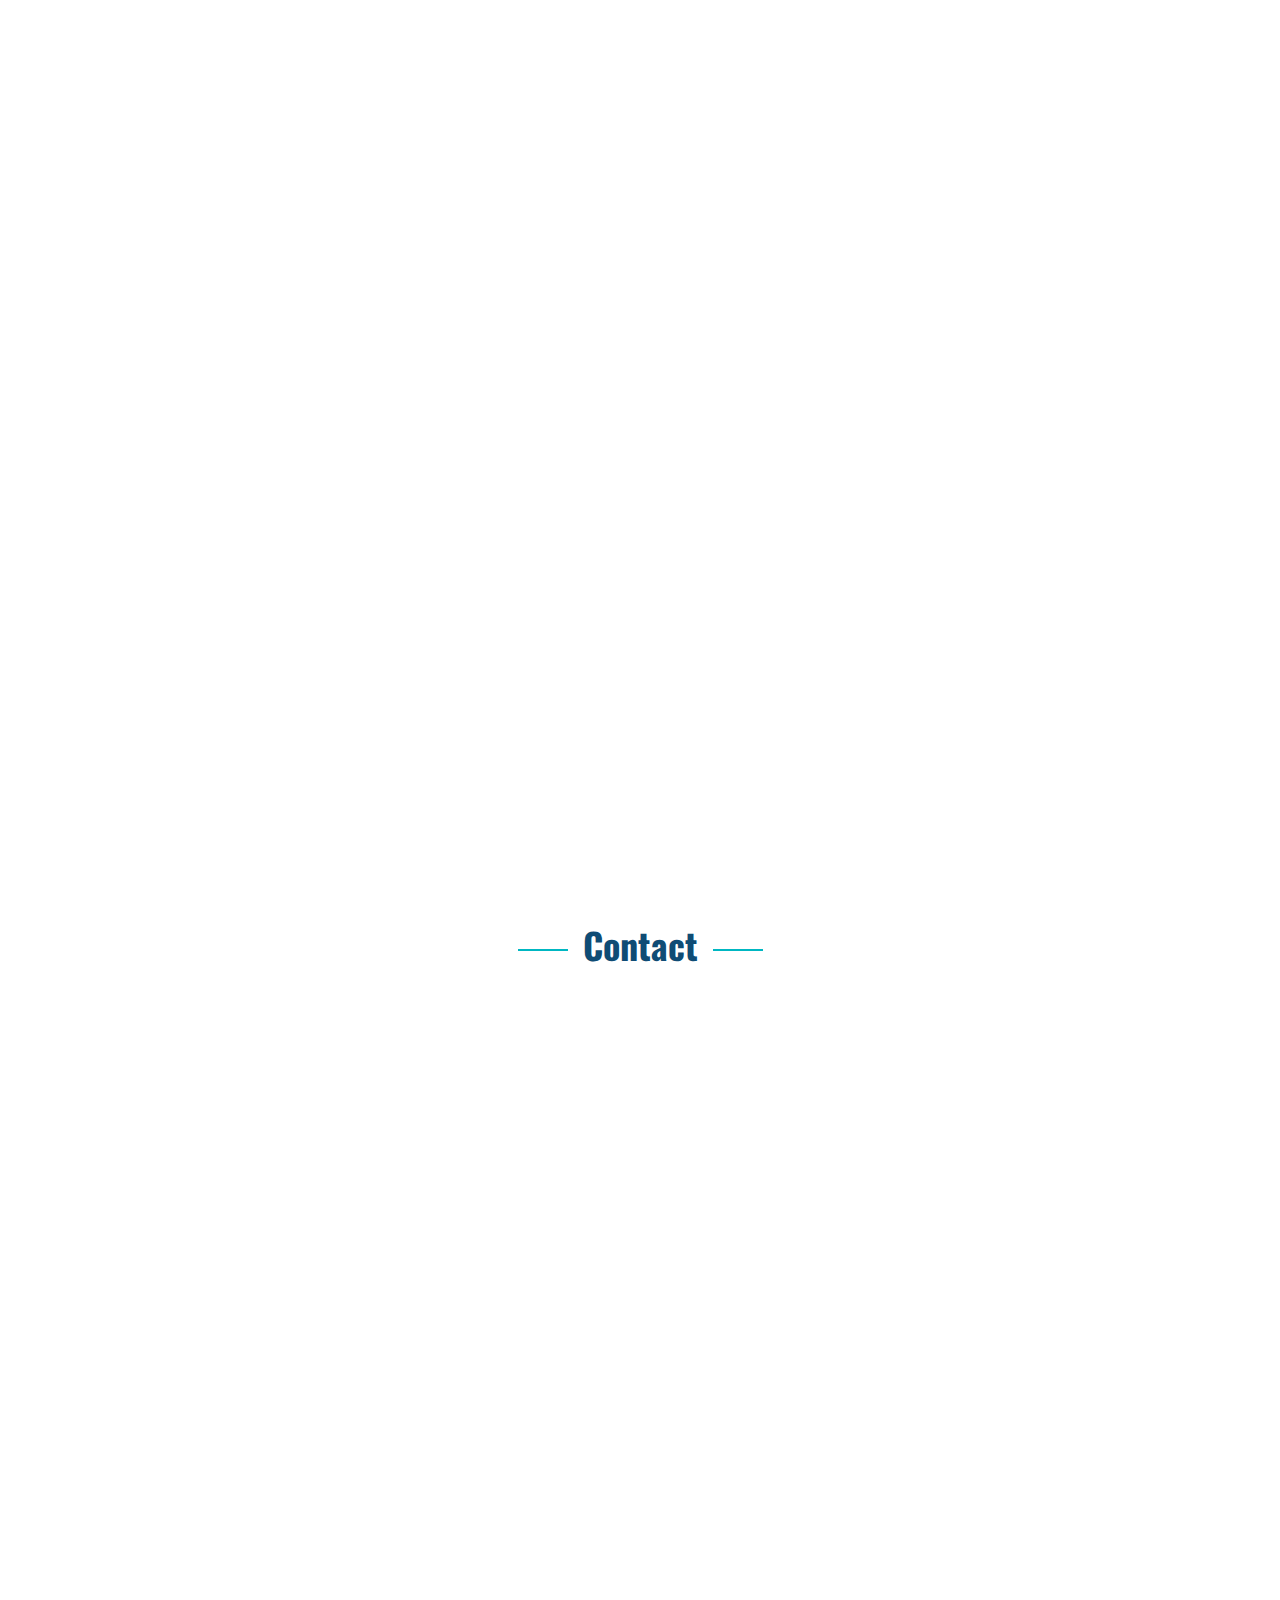
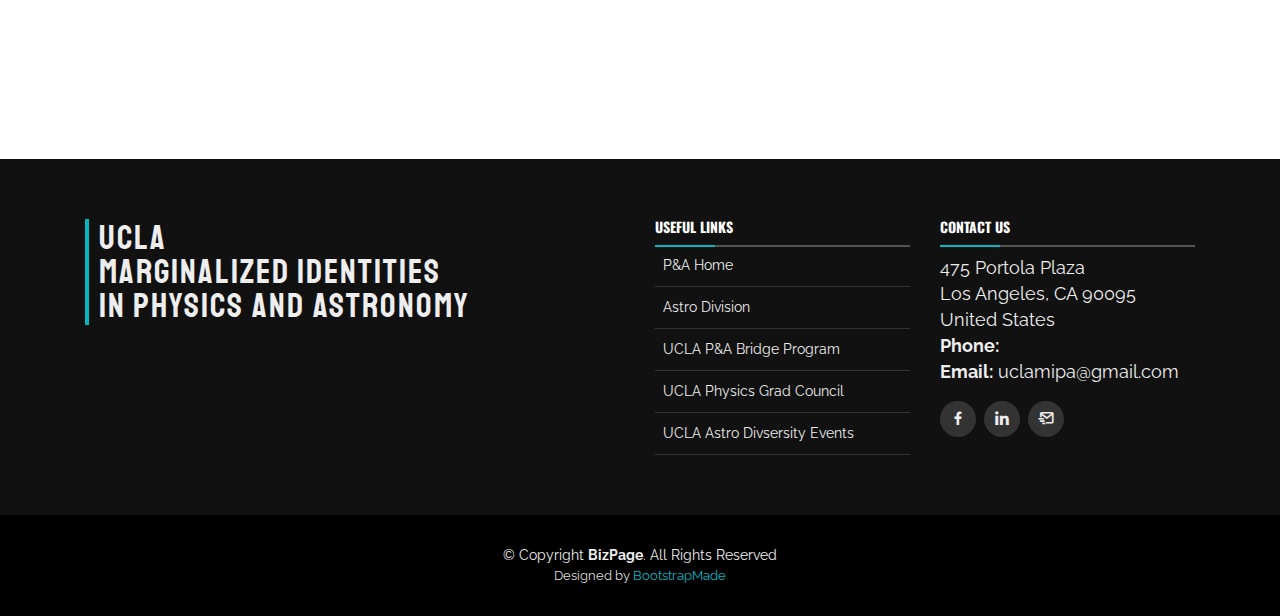
==== commit ebb6454c: "added j" ====
--- a/index.html
+++ b/index.html
@@ -622,6 +622,30 @@
                 </div>
             </div>
 
+            <div class="row">
+                <div class="col-lg-4" data-aos="fade-right">
+                    <img src="assets/img/council/j.jpg" class="img-fluid rounded" alt="">
+                </div>
+                    
+                <div class="col-lg-8 pt-4 pt-lg-0 content" data-aos="fade-left">
+                    <h3>J Anabi (they/them). Role: Technology</h3>
+                    <div class="row">
+                        <div class="col-lg-6">
+                            <ul>
+                                <li><strong>Academic Year:</strong> 2nd Year, Division of Physics</li>
+                                <li><strong>Research:</strong> Astrophysics</li>
+                            </ul>
+                        </div>
+                        <div class="col-lg-6">
+                            <ul>
+                                <li><strong>Hobbies:</strong> </li>
+                                <li><strong>Email:</strong> jdanabi@ucla.edu</li>
+                            </ul>
+                        </div>
+                    </div>
+                </div>
+            </div>
+
             <!--<div class="row">
                 <div class="col-lg-4" data-aos="fade-right">
                     <img src="assets/img/council/isabella.jpg" class="img-fluid rounded" alt="">
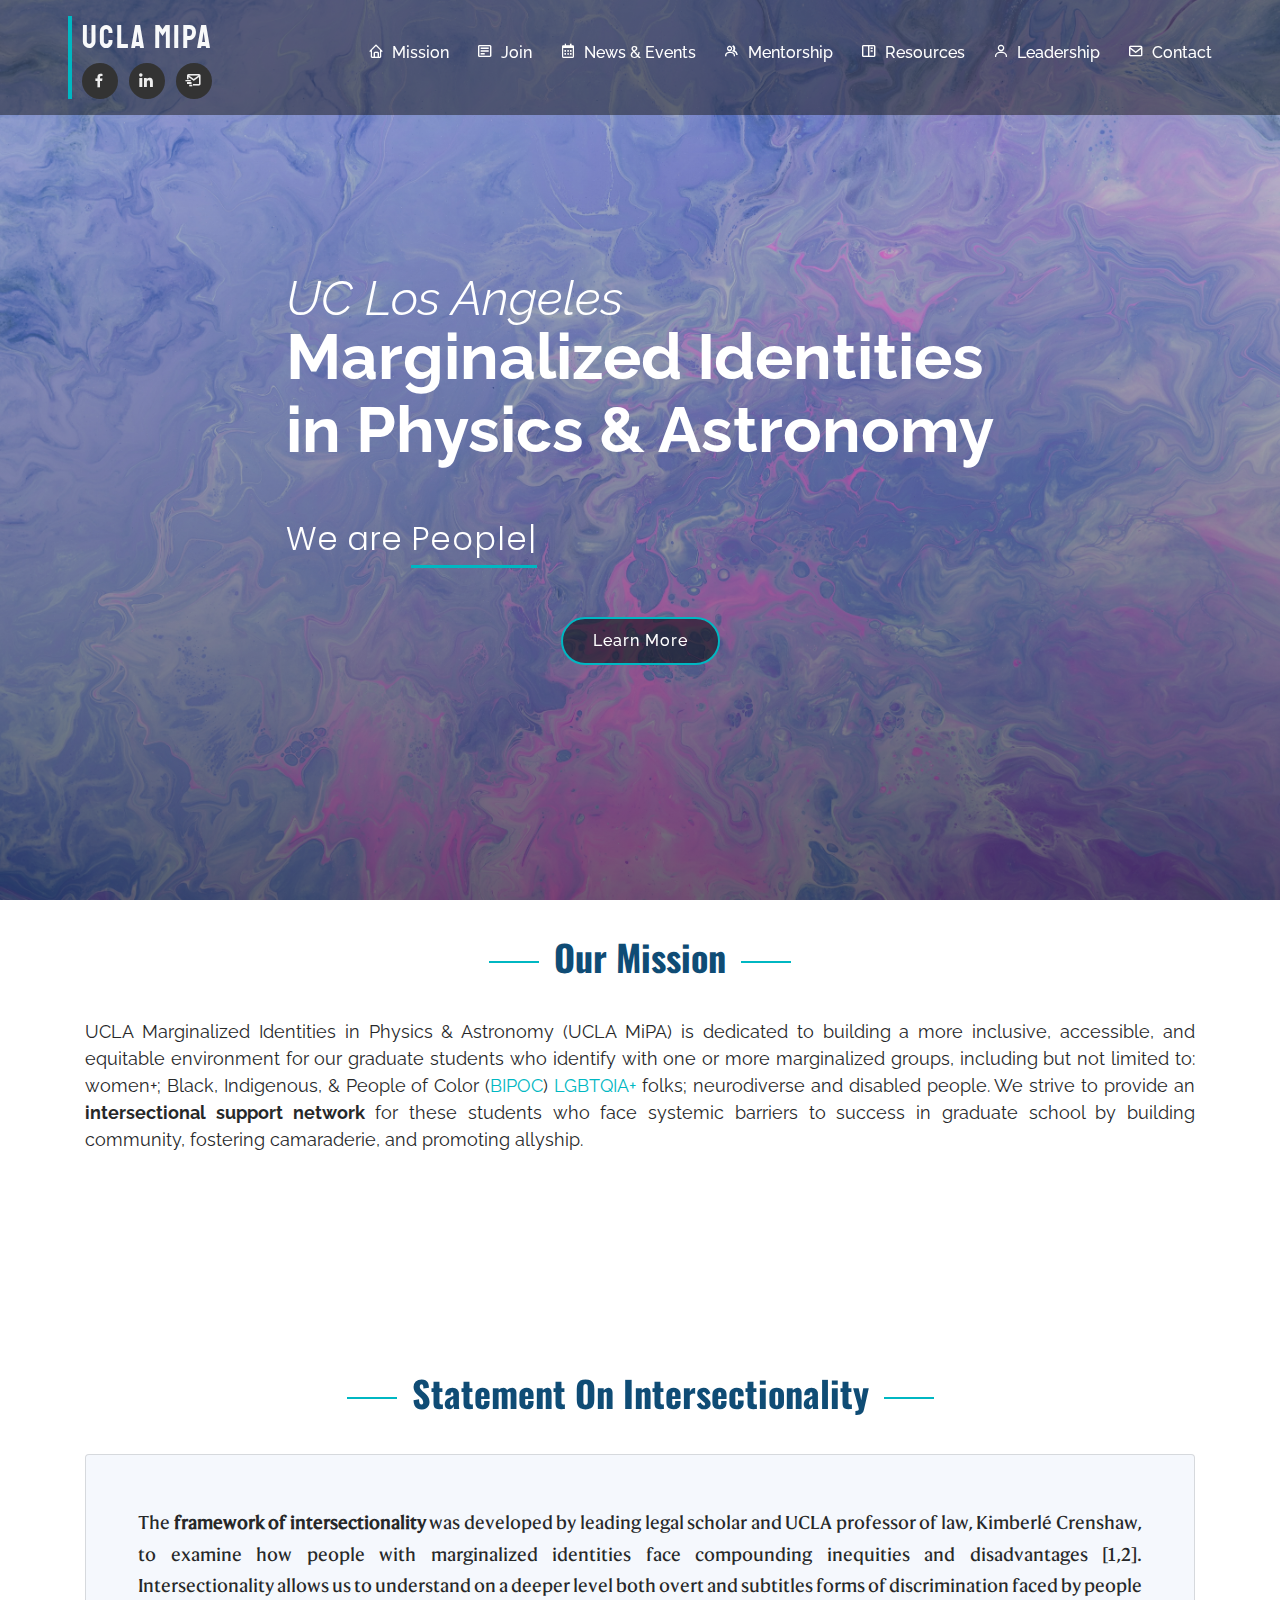
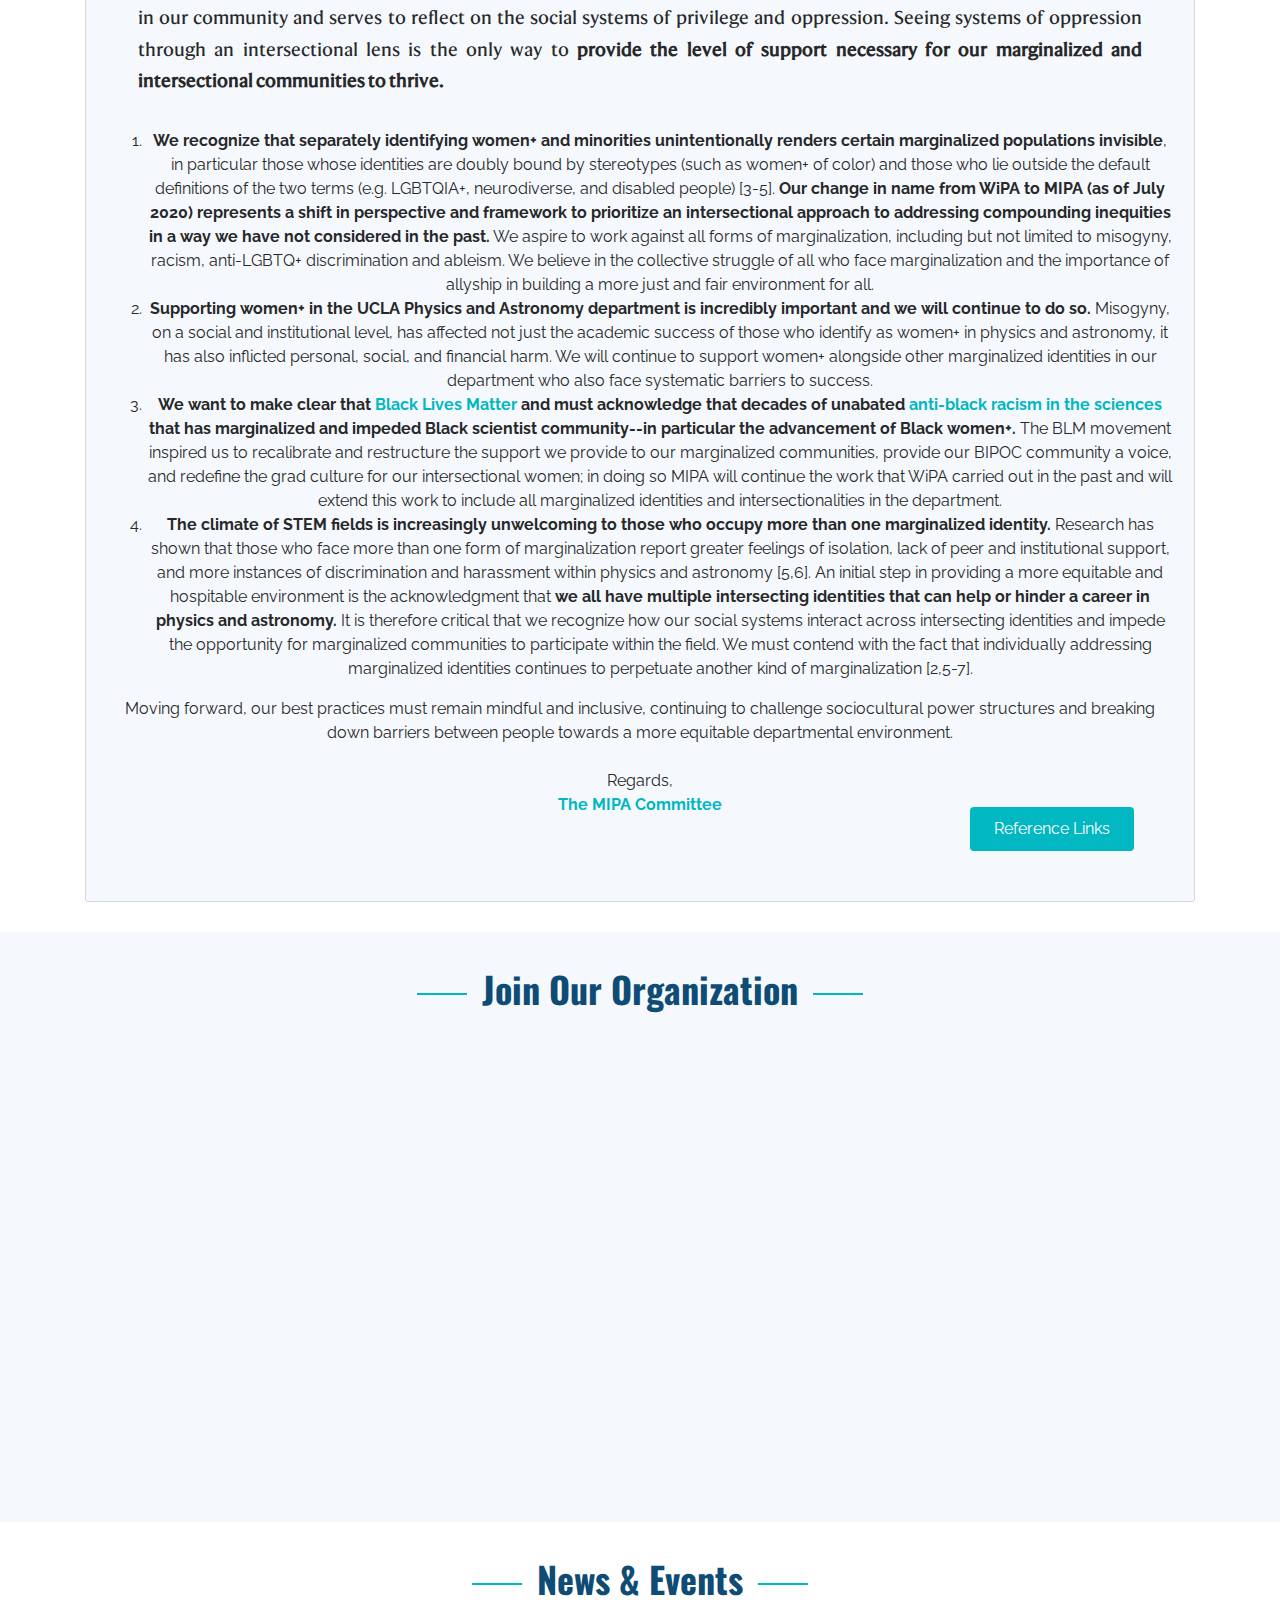
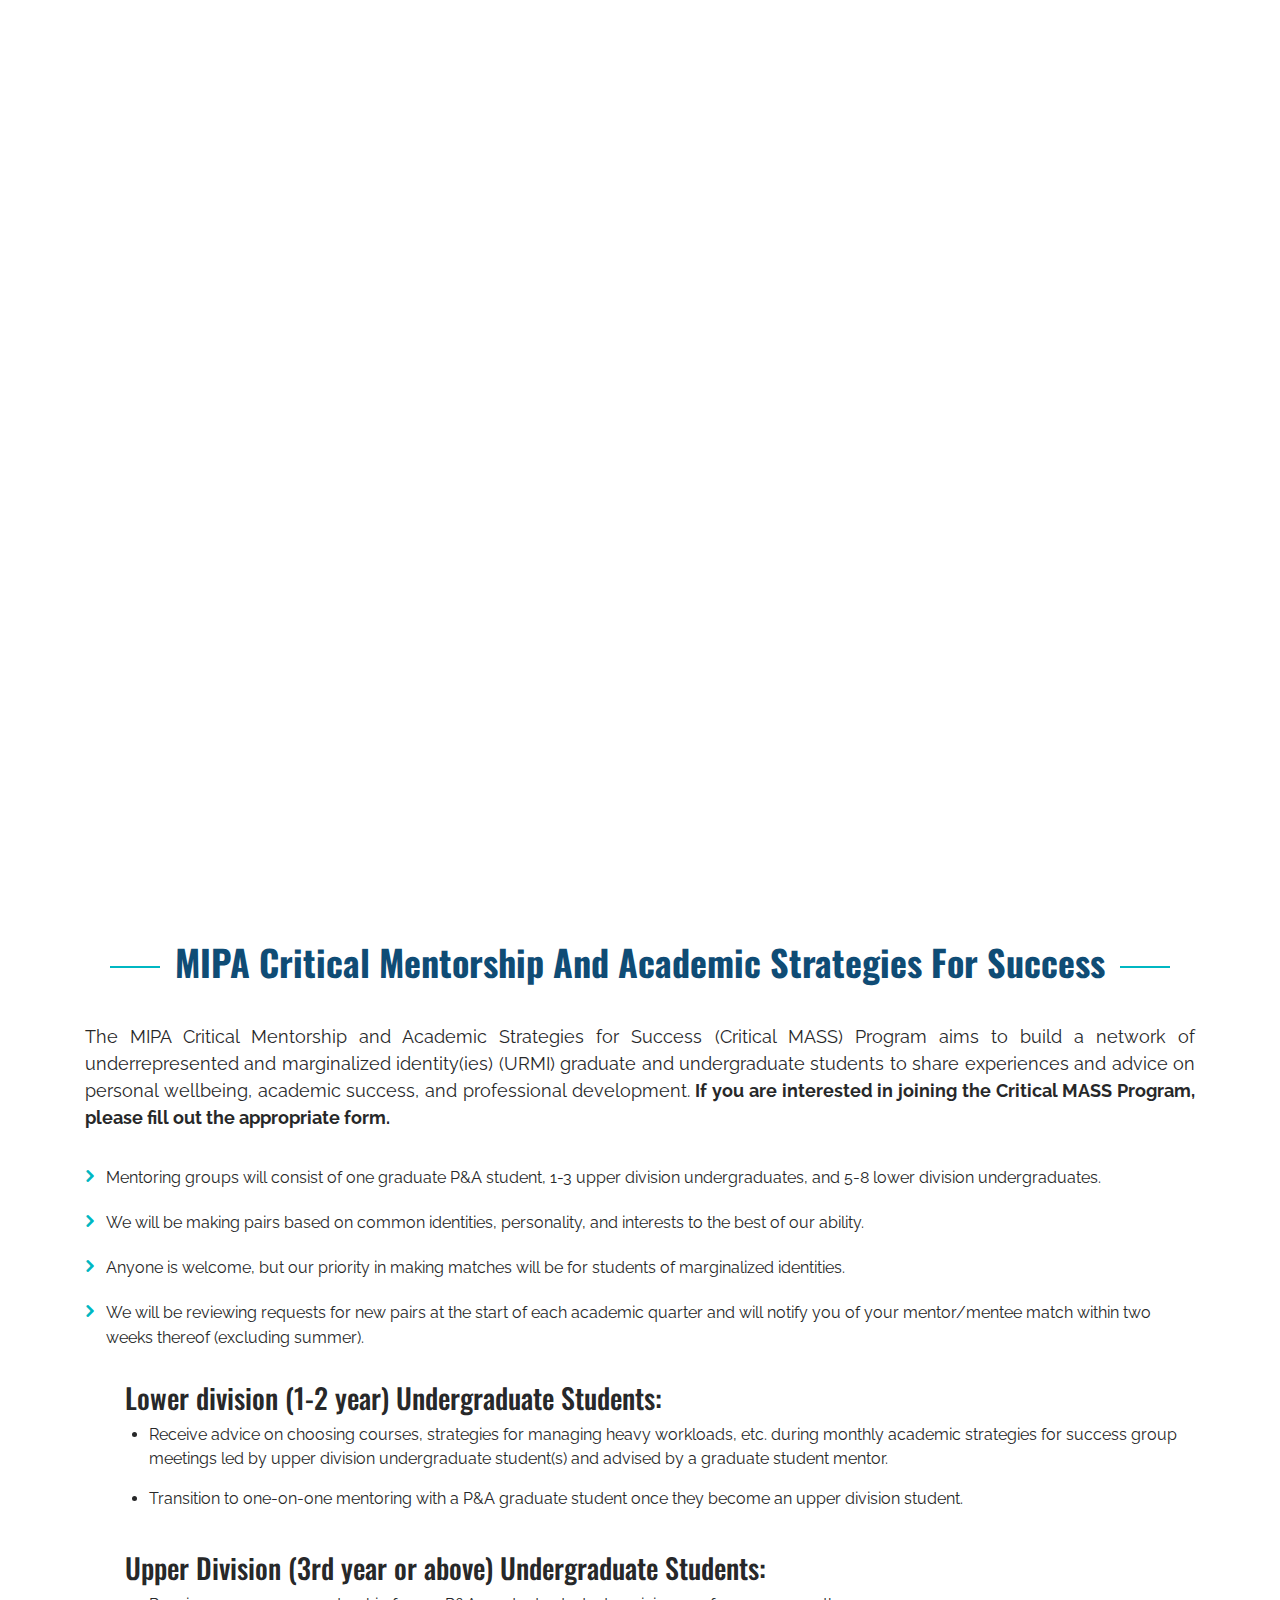
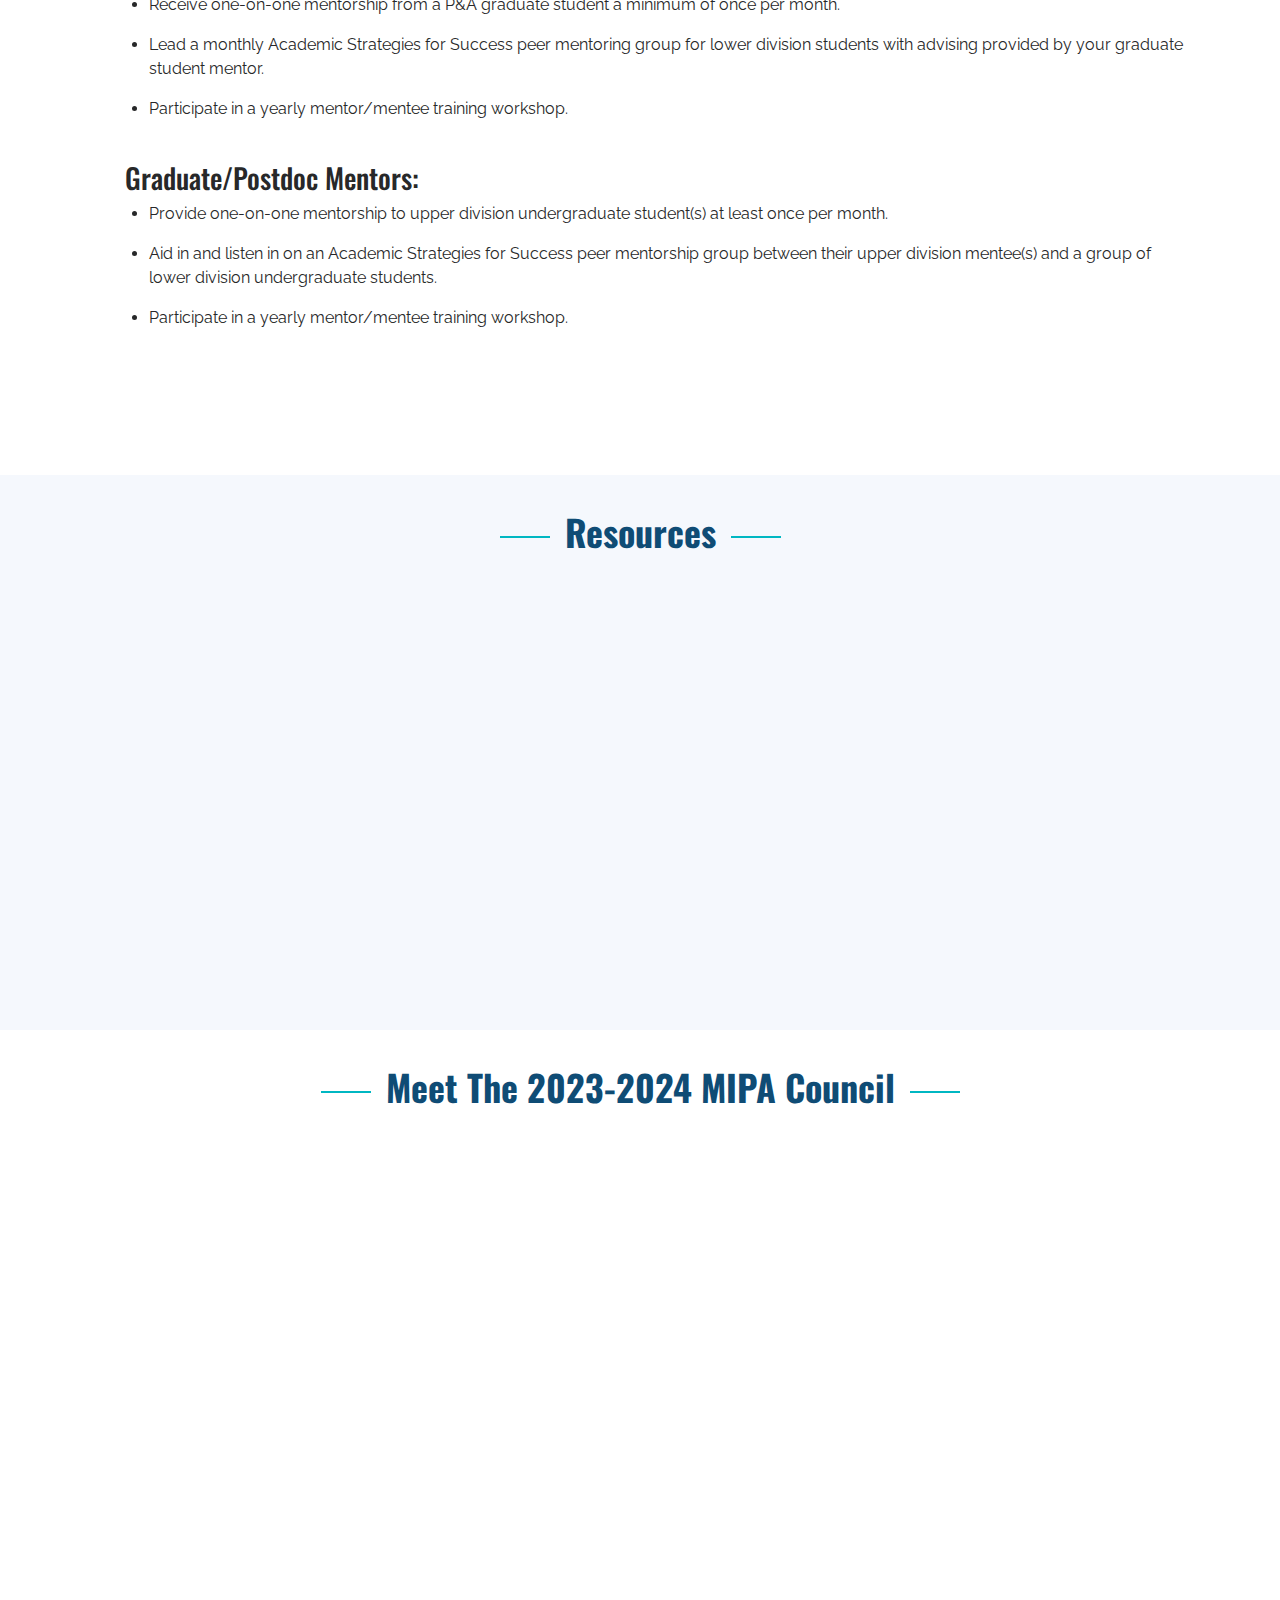
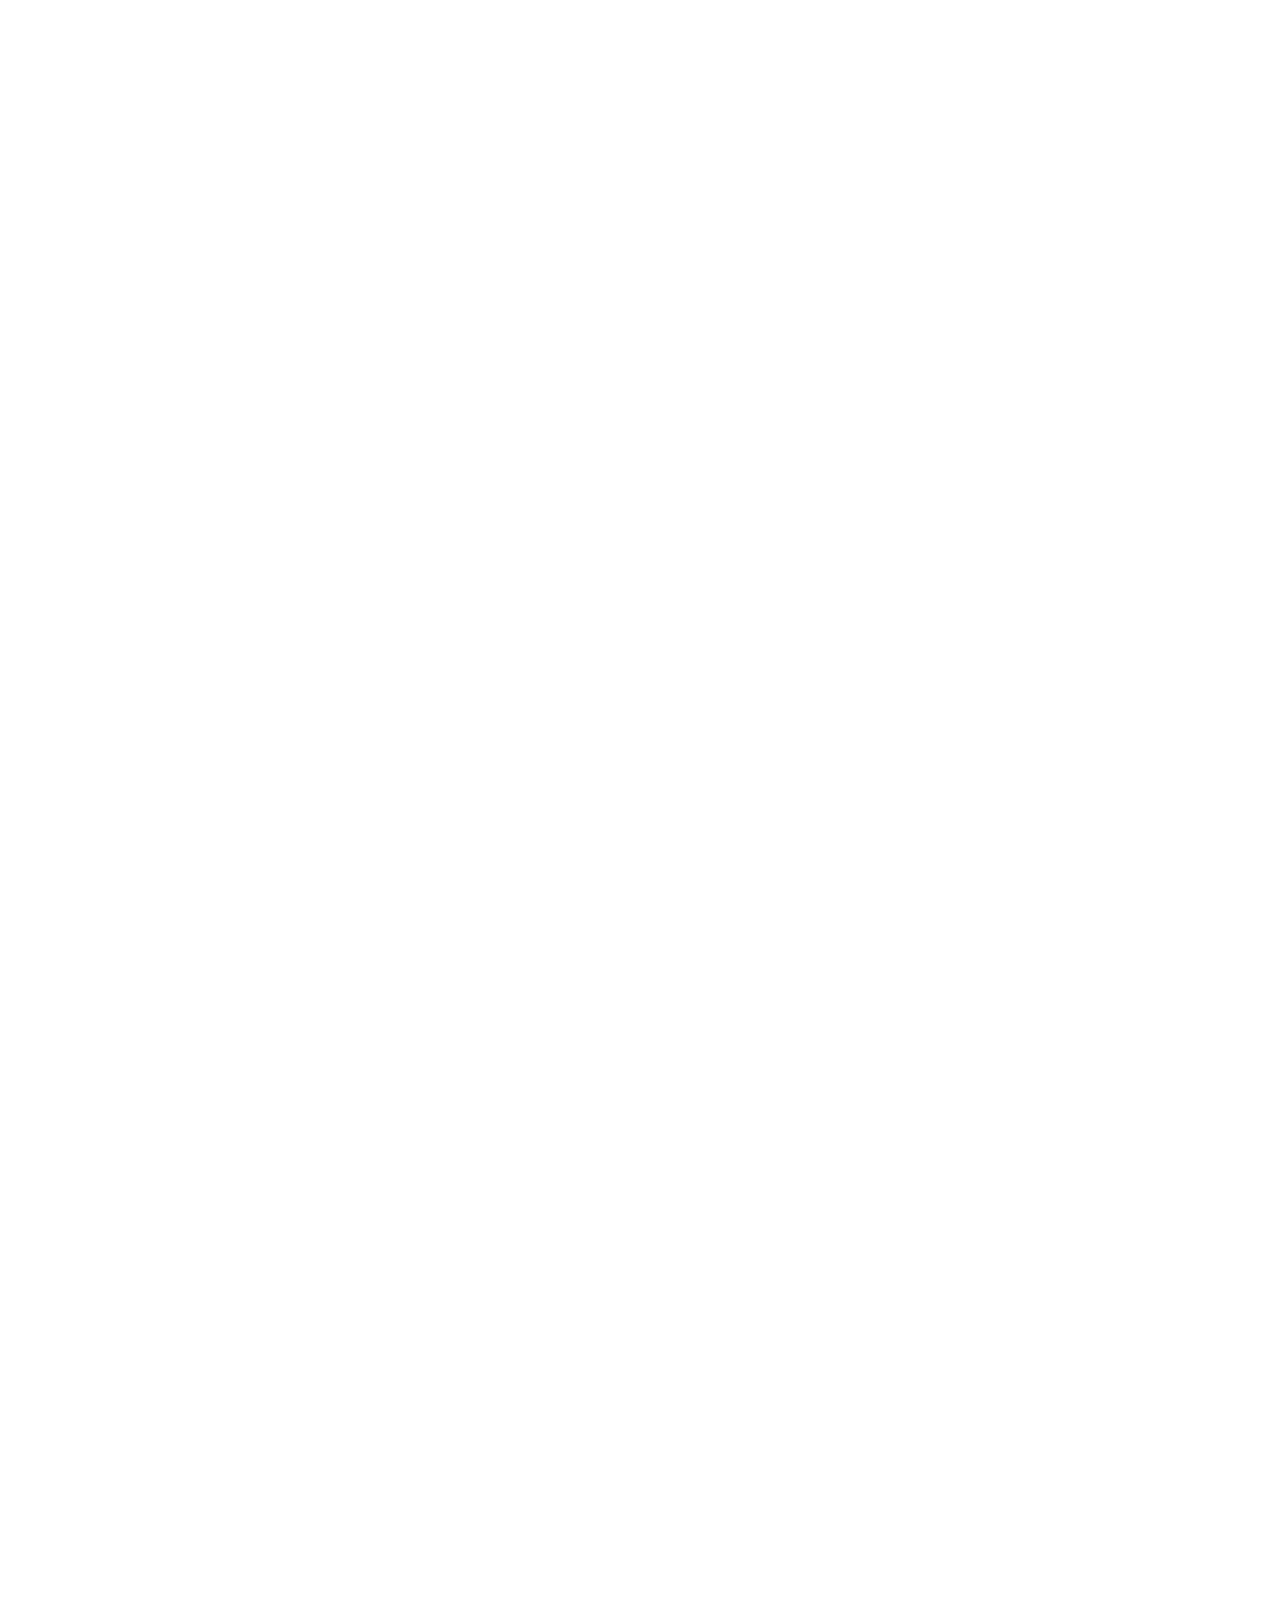
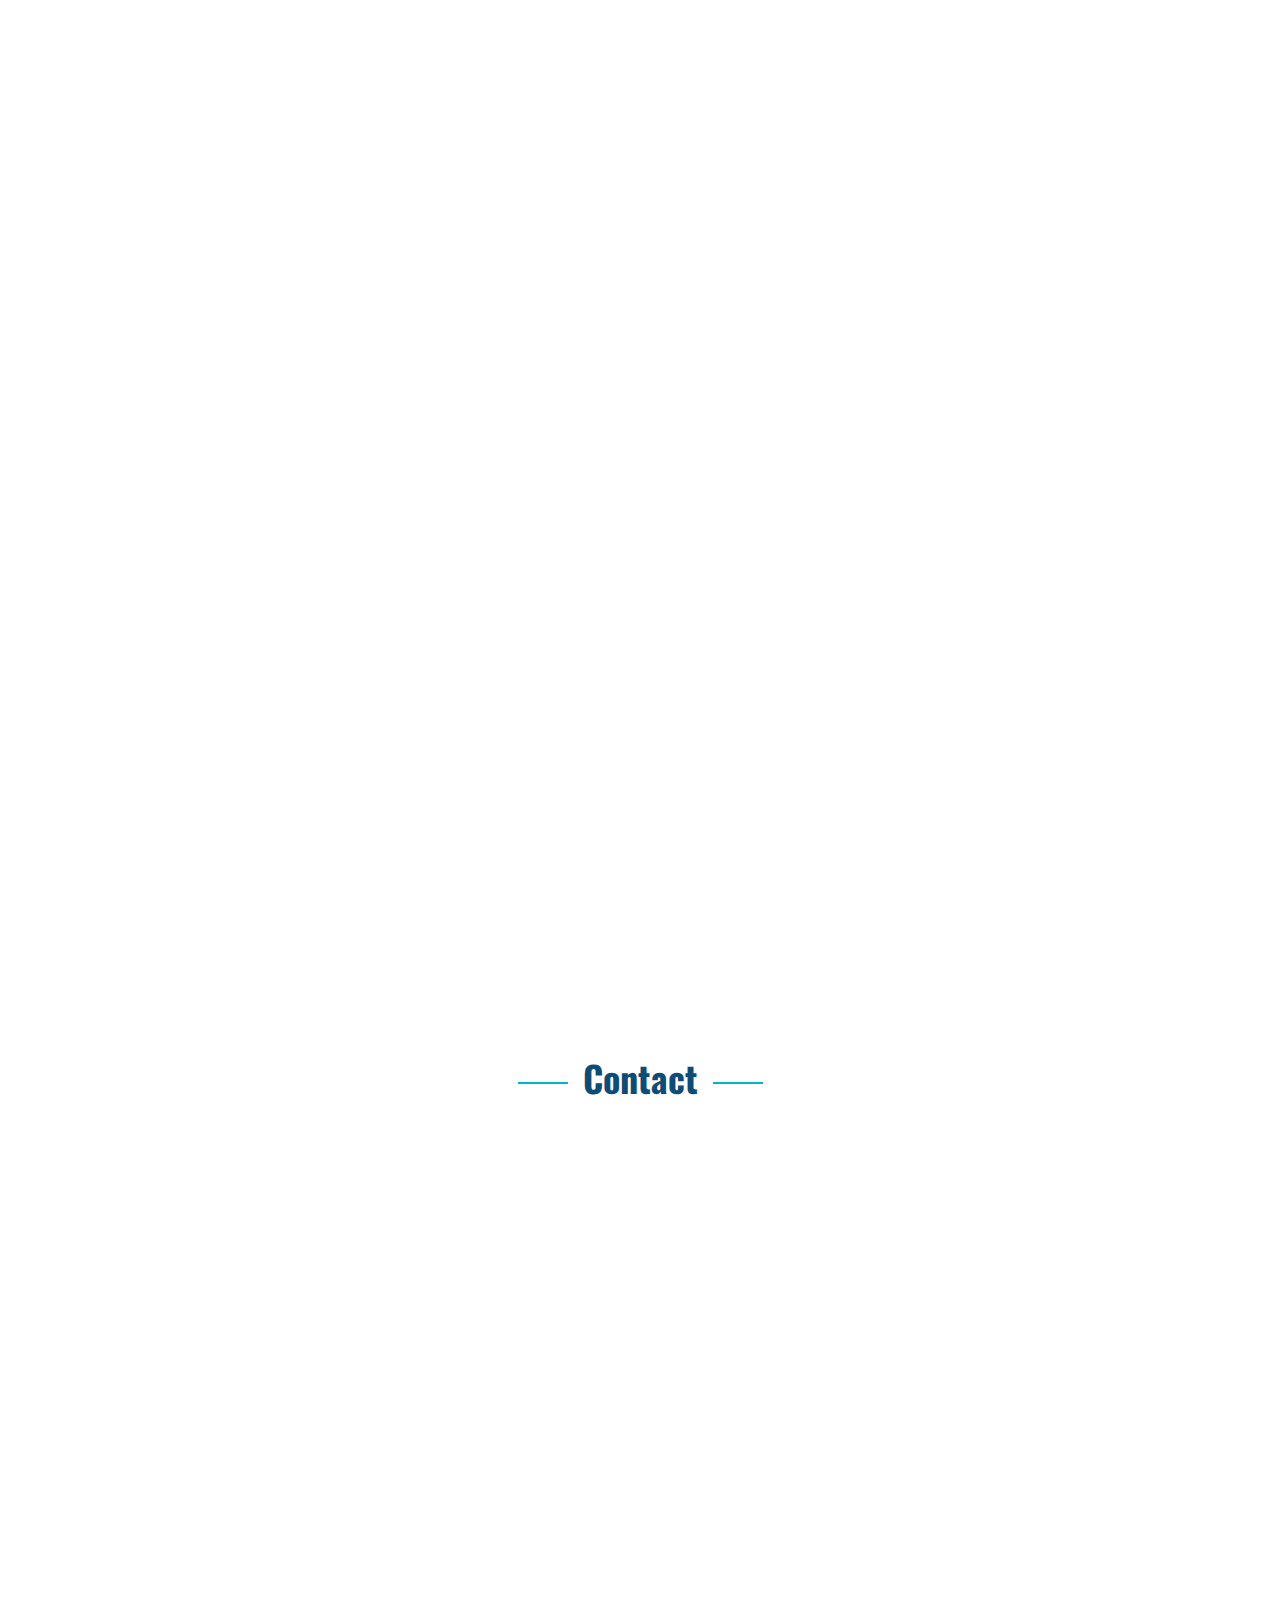
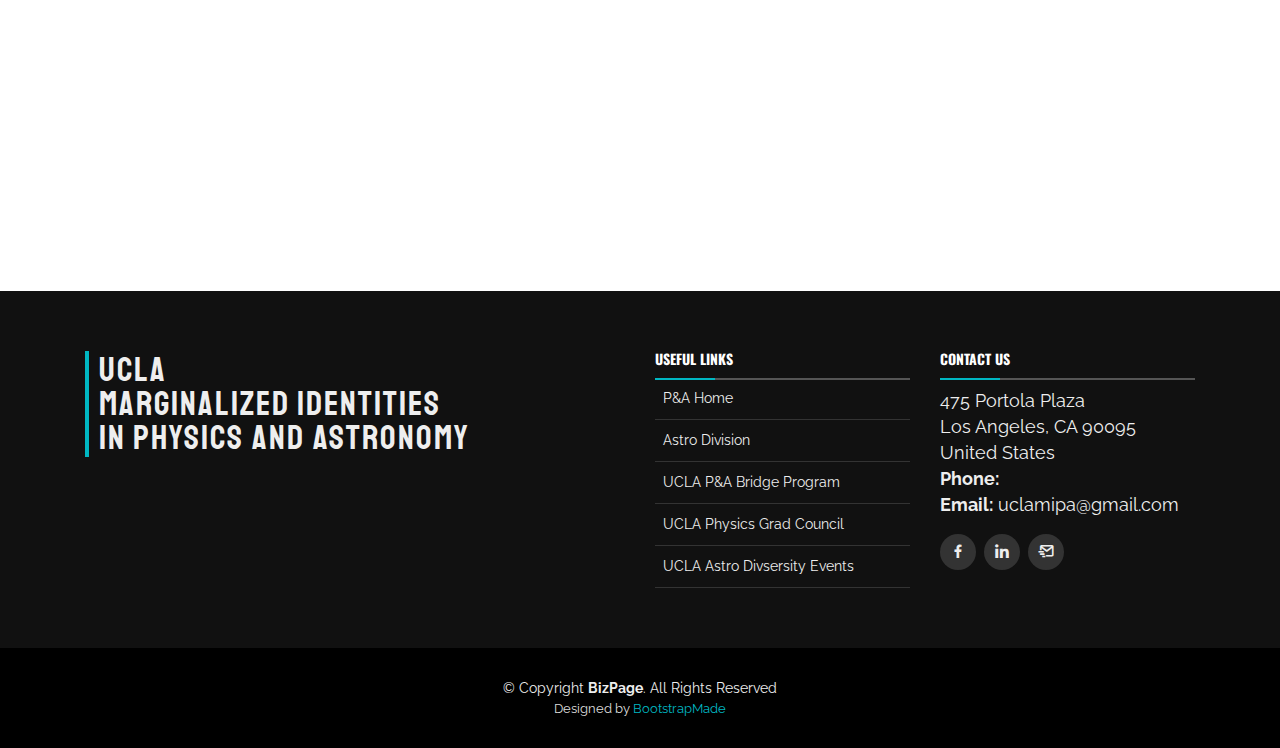
==== commit aa215a74: "updated mentorship form links to 2024 versions" ====
--- a/index.html
+++ b/index.html
@@ -424,7 +424,7 @@
             <div class="row" style="justify-content: center;">
 
                 <div class="col-lg-5 col-md-7 d-md-flex align-items-md-stretch mb-3" data-aos="fade-right">
-                    <a class="btn btn-info" role="button" target="_blank" href="https://docs.google.com/forms/d/e/1FAIpQLSdpYTBrgFpKtQ0_VpGxZ2WMl4yDCTinzU-eawzbdHnxQKlBCg/viewform?usp=sf_link">
+                    <a class="btn btn-info" role="button" target="_blank" href="https://docs.google.com/forms/d/e/1FAIpQLScMyRq6FEdl5x15REJdqEUkIiT59InuTdb_wntRNU0oEKr64Q/viewform?usp=sf_link">
                         <div class="content">
                             <!-- <i class="icofont-businesswoman"></i> -->
                             <img src="assets/img/icons/svg/man.svg">
@@ -435,7 +435,7 @@
                 </div>
 
                 <div class="col-lg-5 col-md-7 d-md-flex align-items-md-stretch mb-3" data-aos="fade-left">
-                    <a class="btn btn-info" role="button" target="_blank" href="https://docs.google.com/forms/d/e/1FAIpQLSdIn6Kq3LdomoPHSo0MAUxNDfUSr9Qhazxe6OSVtigfGqNjuQ/viewform?usp=sf_link">
+                    <a class="btn btn-info" role="button" target="_blank" href="https://docs.google.com/forms/d/e/1FAIpQLScJSK-RsKjLN3Zejv4m2Ivw1l-j4j5_j95vbdYH3Ai2wEIOpA/viewform?usp=sf_link">
                         <div class="content">
                             <img src="assets/img/icons/svg/grad.svg">
                             <span><h1 style="text-align: left;">Grads/Postdocs</h1></span>
--- a/assets/css/style.css
+++ b/assets/css/style.css
@@ -73,6 +73,21 @@
         width: 1.3em;
         font-size: 20px;
         color: #00b7c2;
+    }
+    table.unstyledTable {
+    }
+    table.unstyledTable td, table.unstyledTable th {
+      border: 3px solid #AAAAAA;
+    }
+    table.unstyledTable td, table.unstyledTable th {
+      padding: 3px 9px;
+    }
+    table.unstyledTable thead {
+      background: #DDDDDD;
+    }
+    table.unstyledTable thead th {
+      font-size: 19px;
+      font-weight: bold;
     }
     /*--------------------------------------------------------------
 # Back to top button
@@ -1411,4 +1426,4 @@
         text-align: center;
         font-size: 13px;
         color: #ddd;
-    }+    }
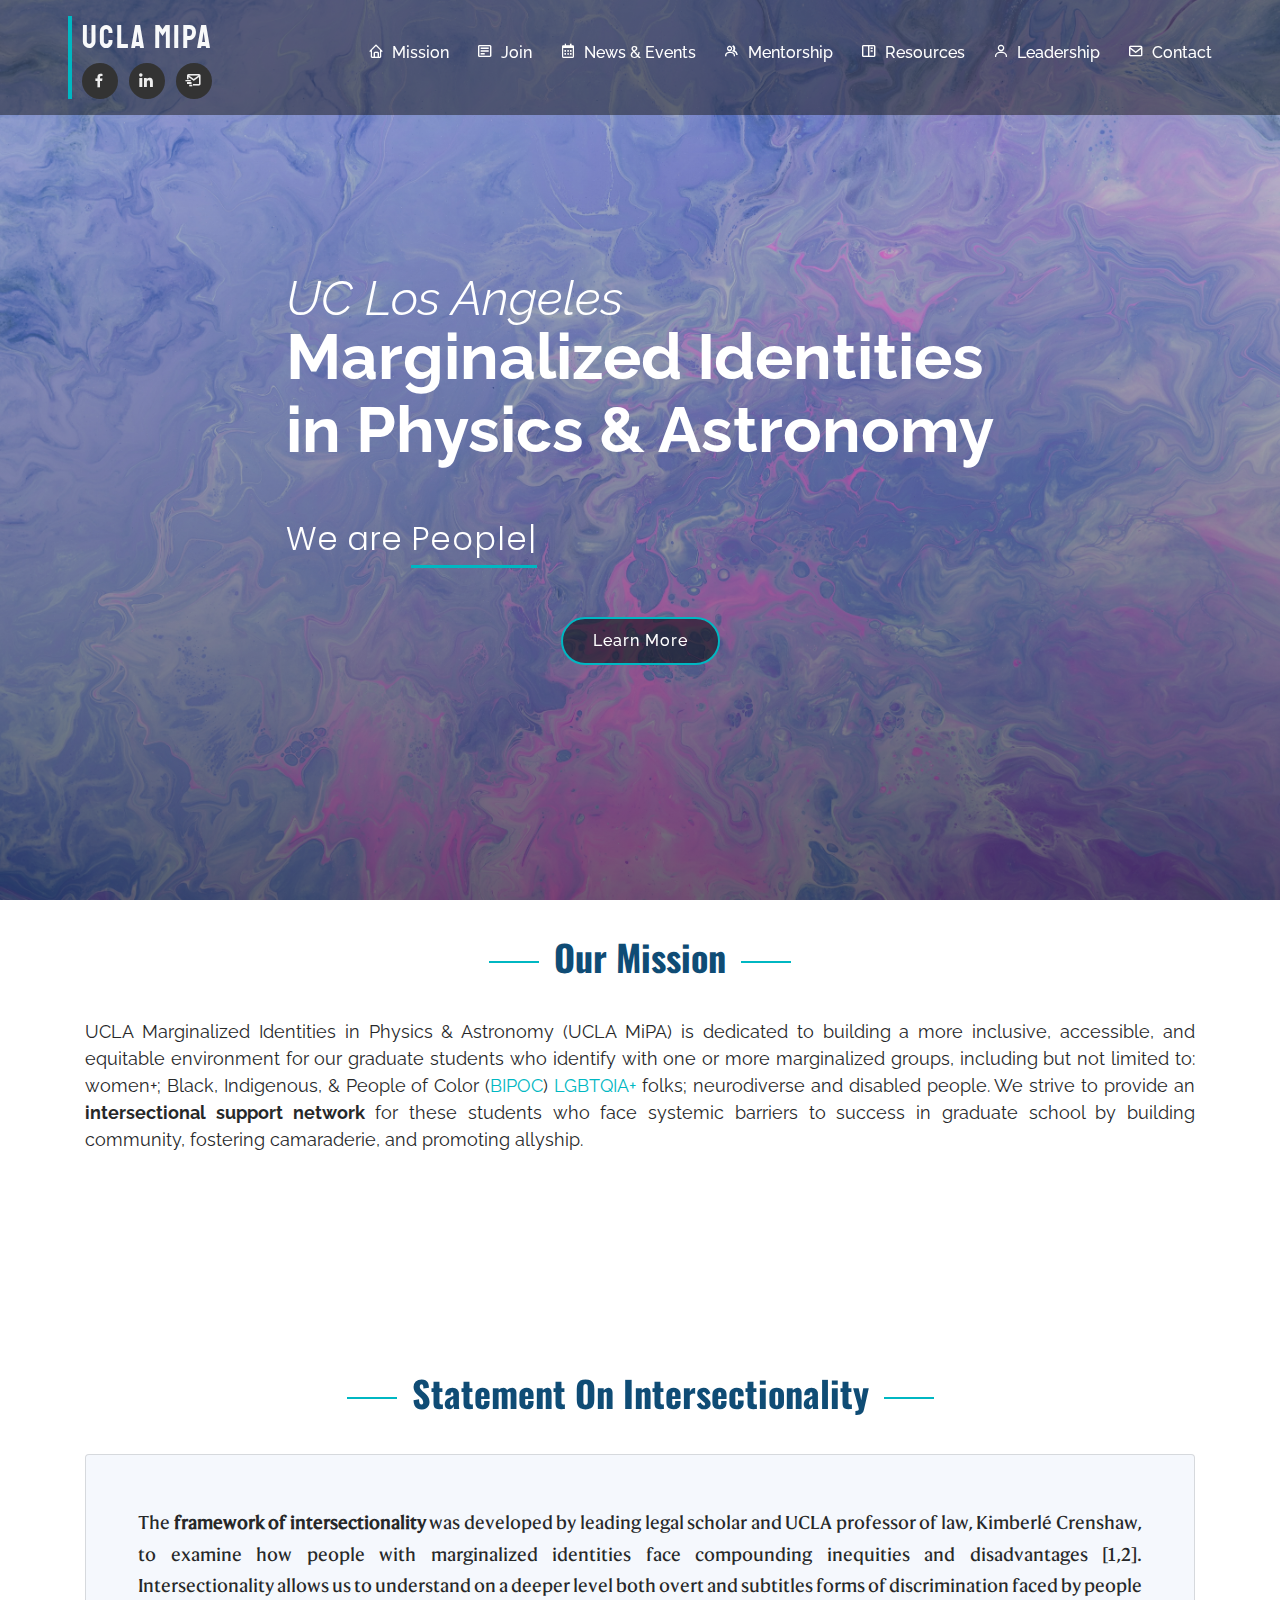
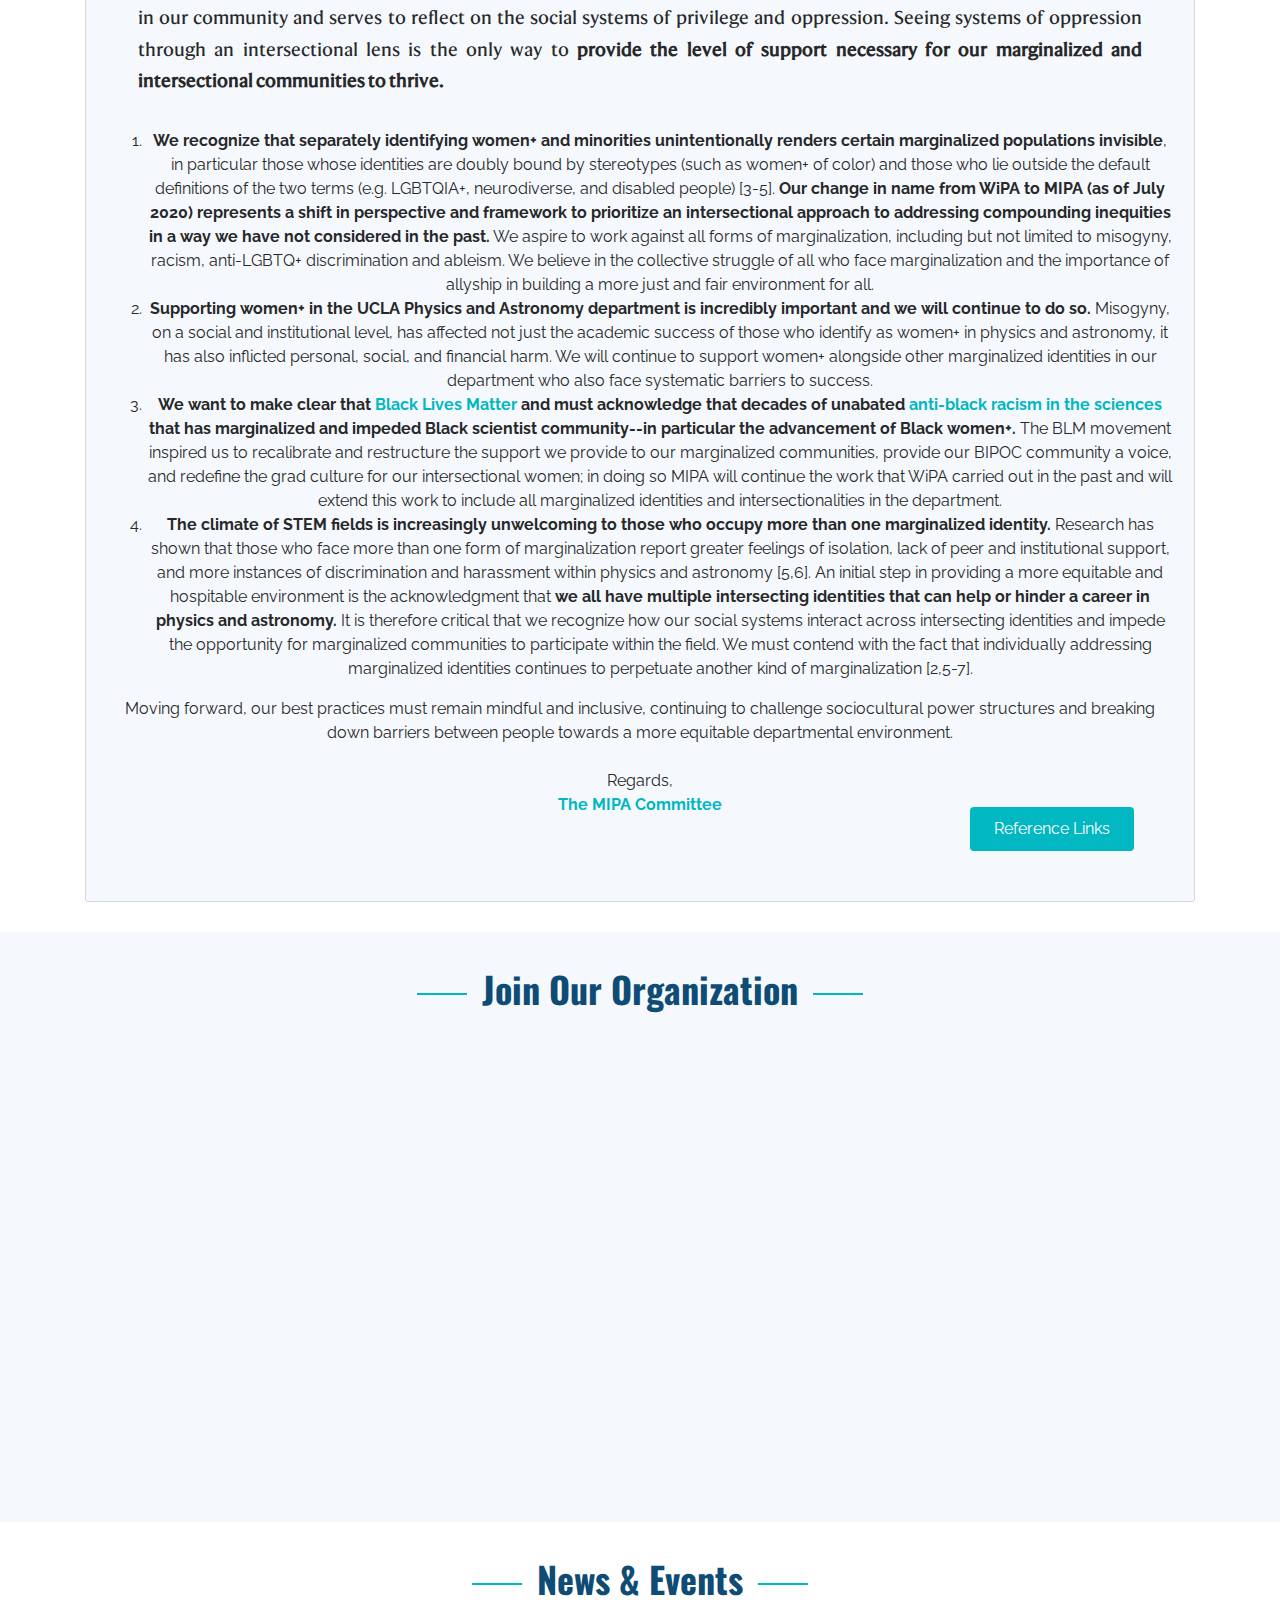
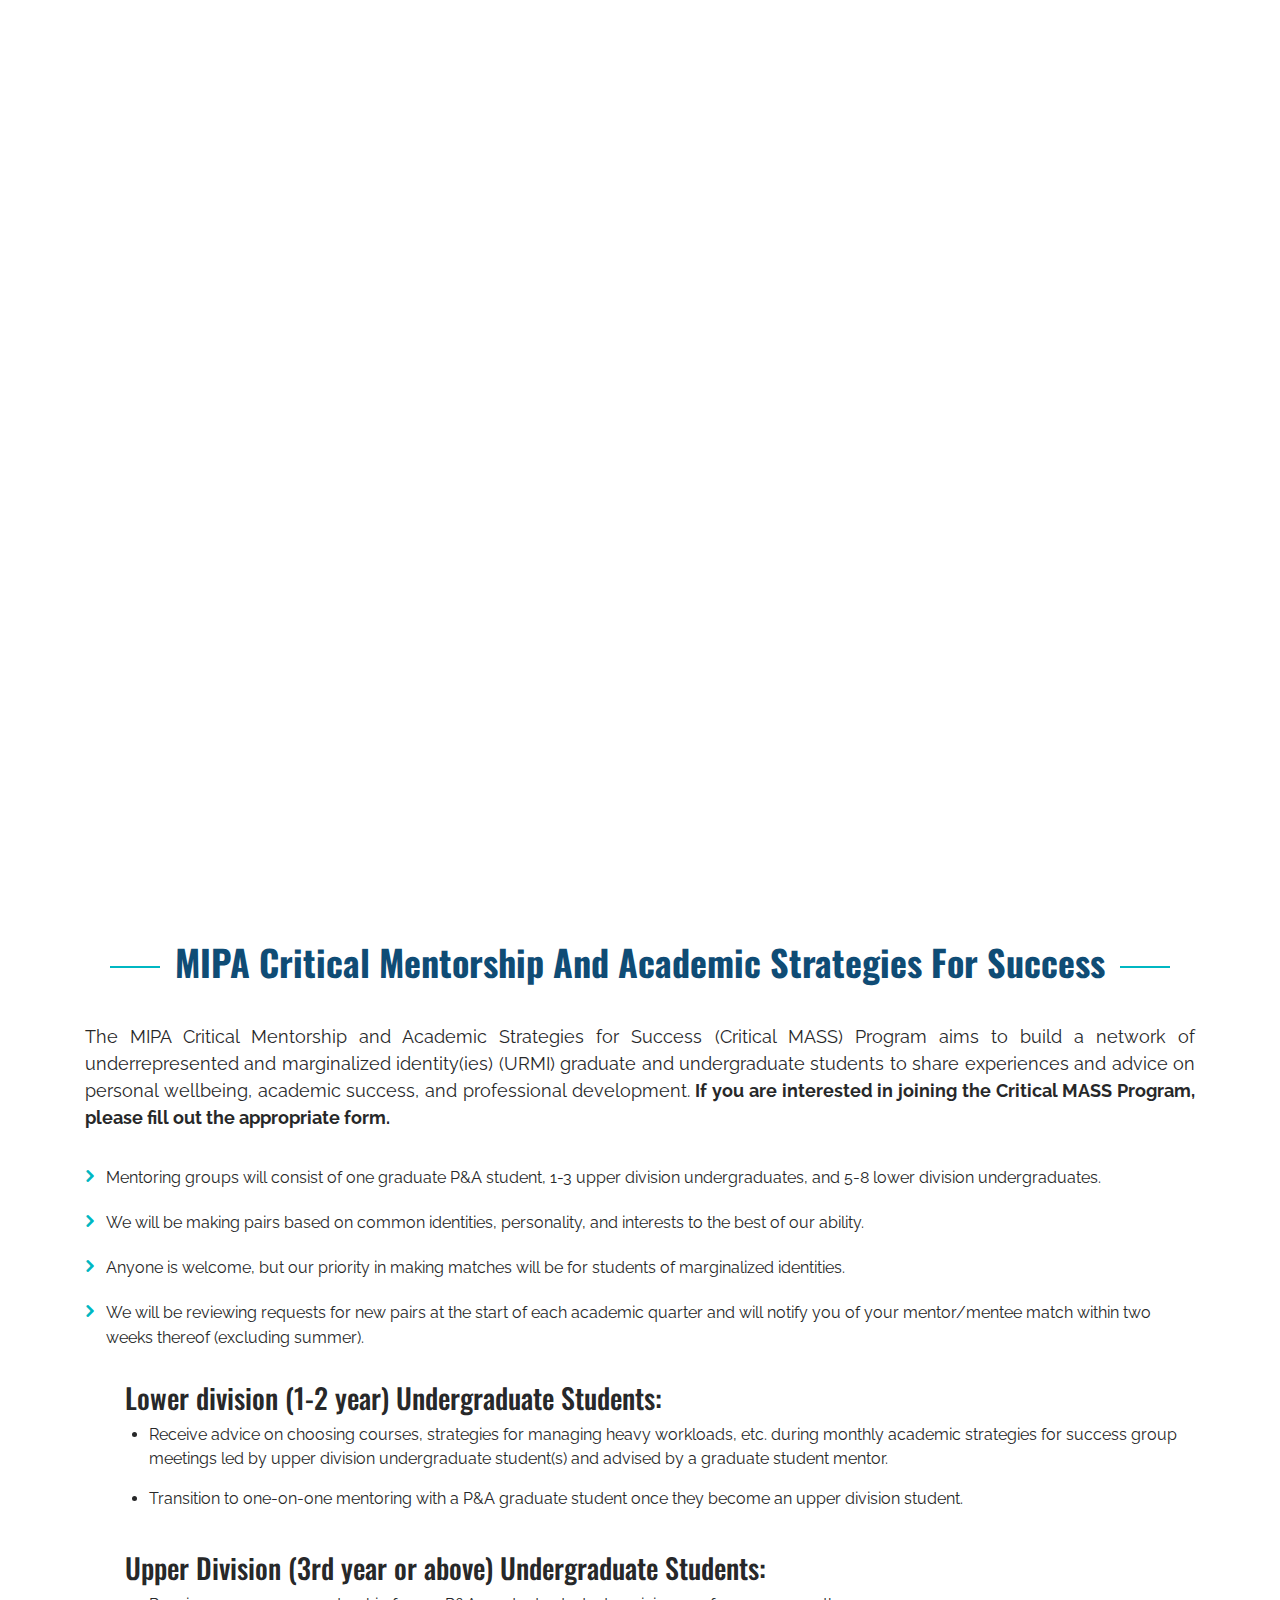
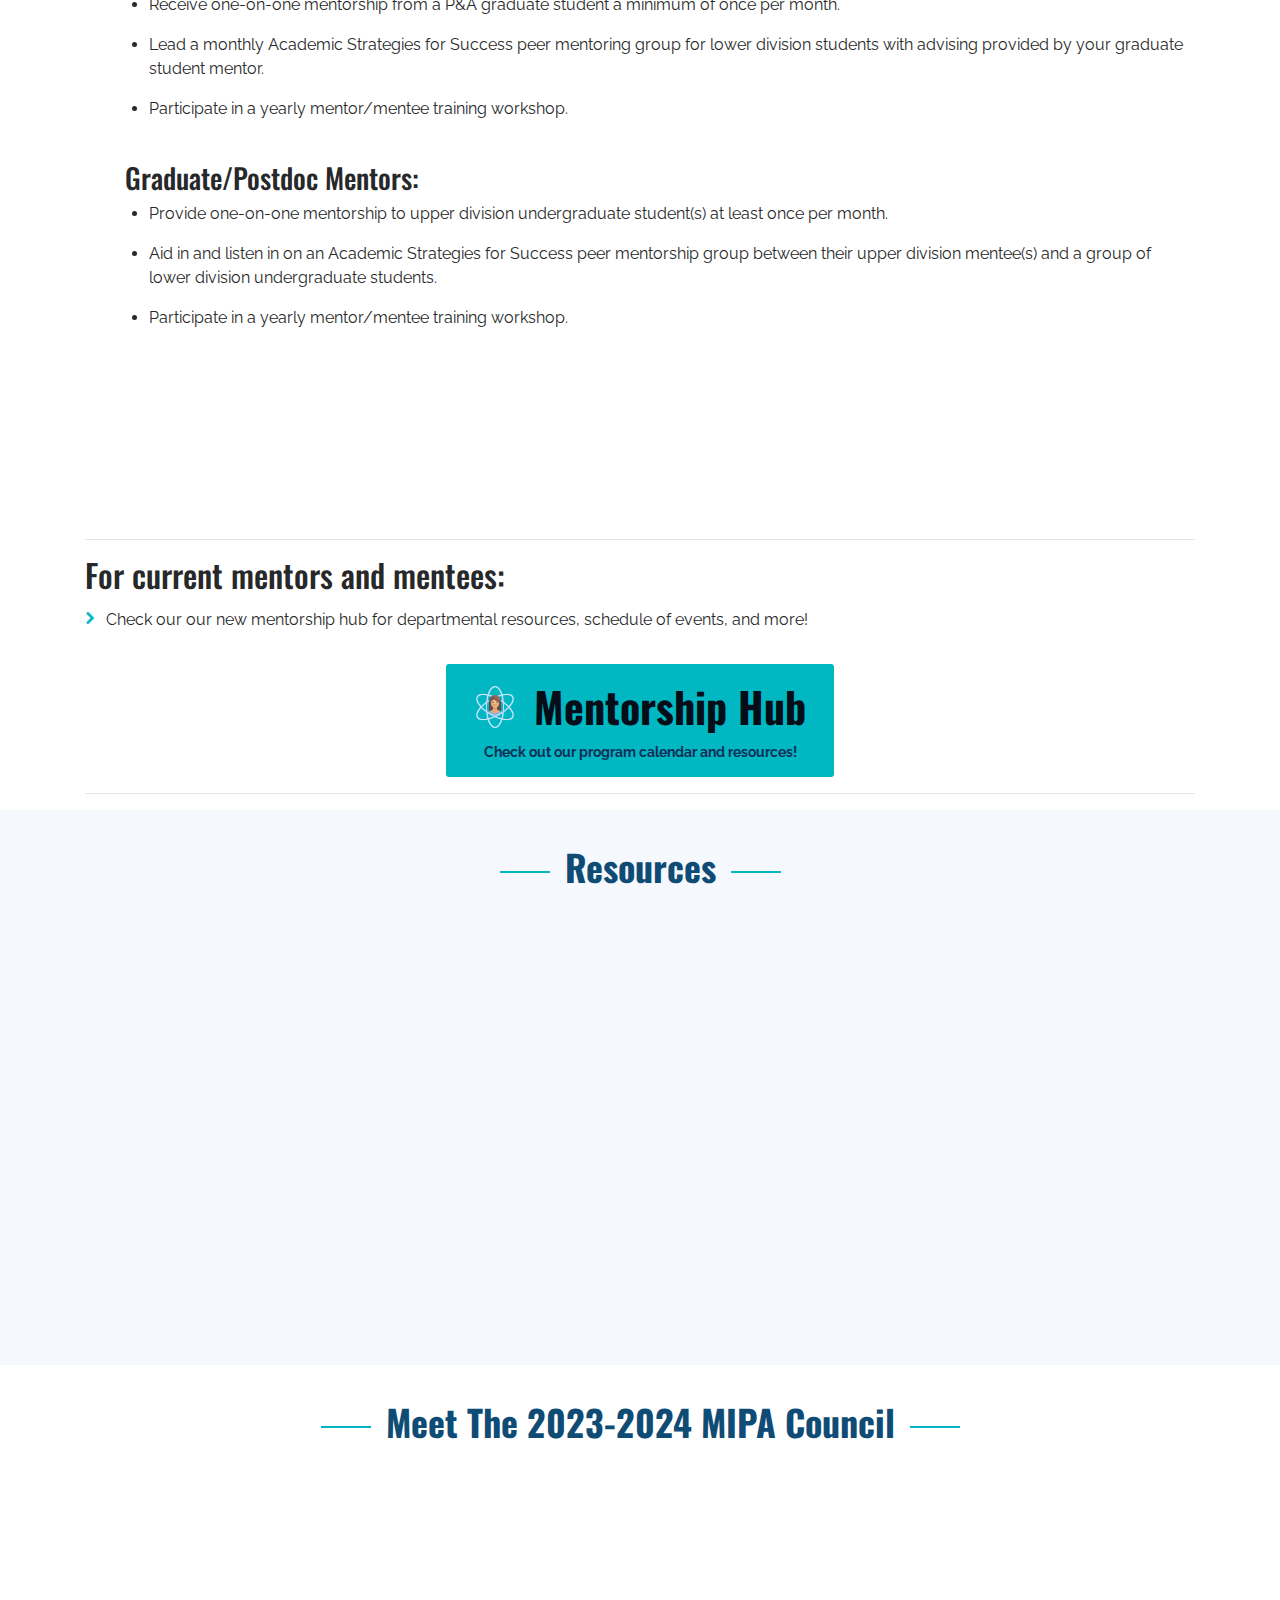
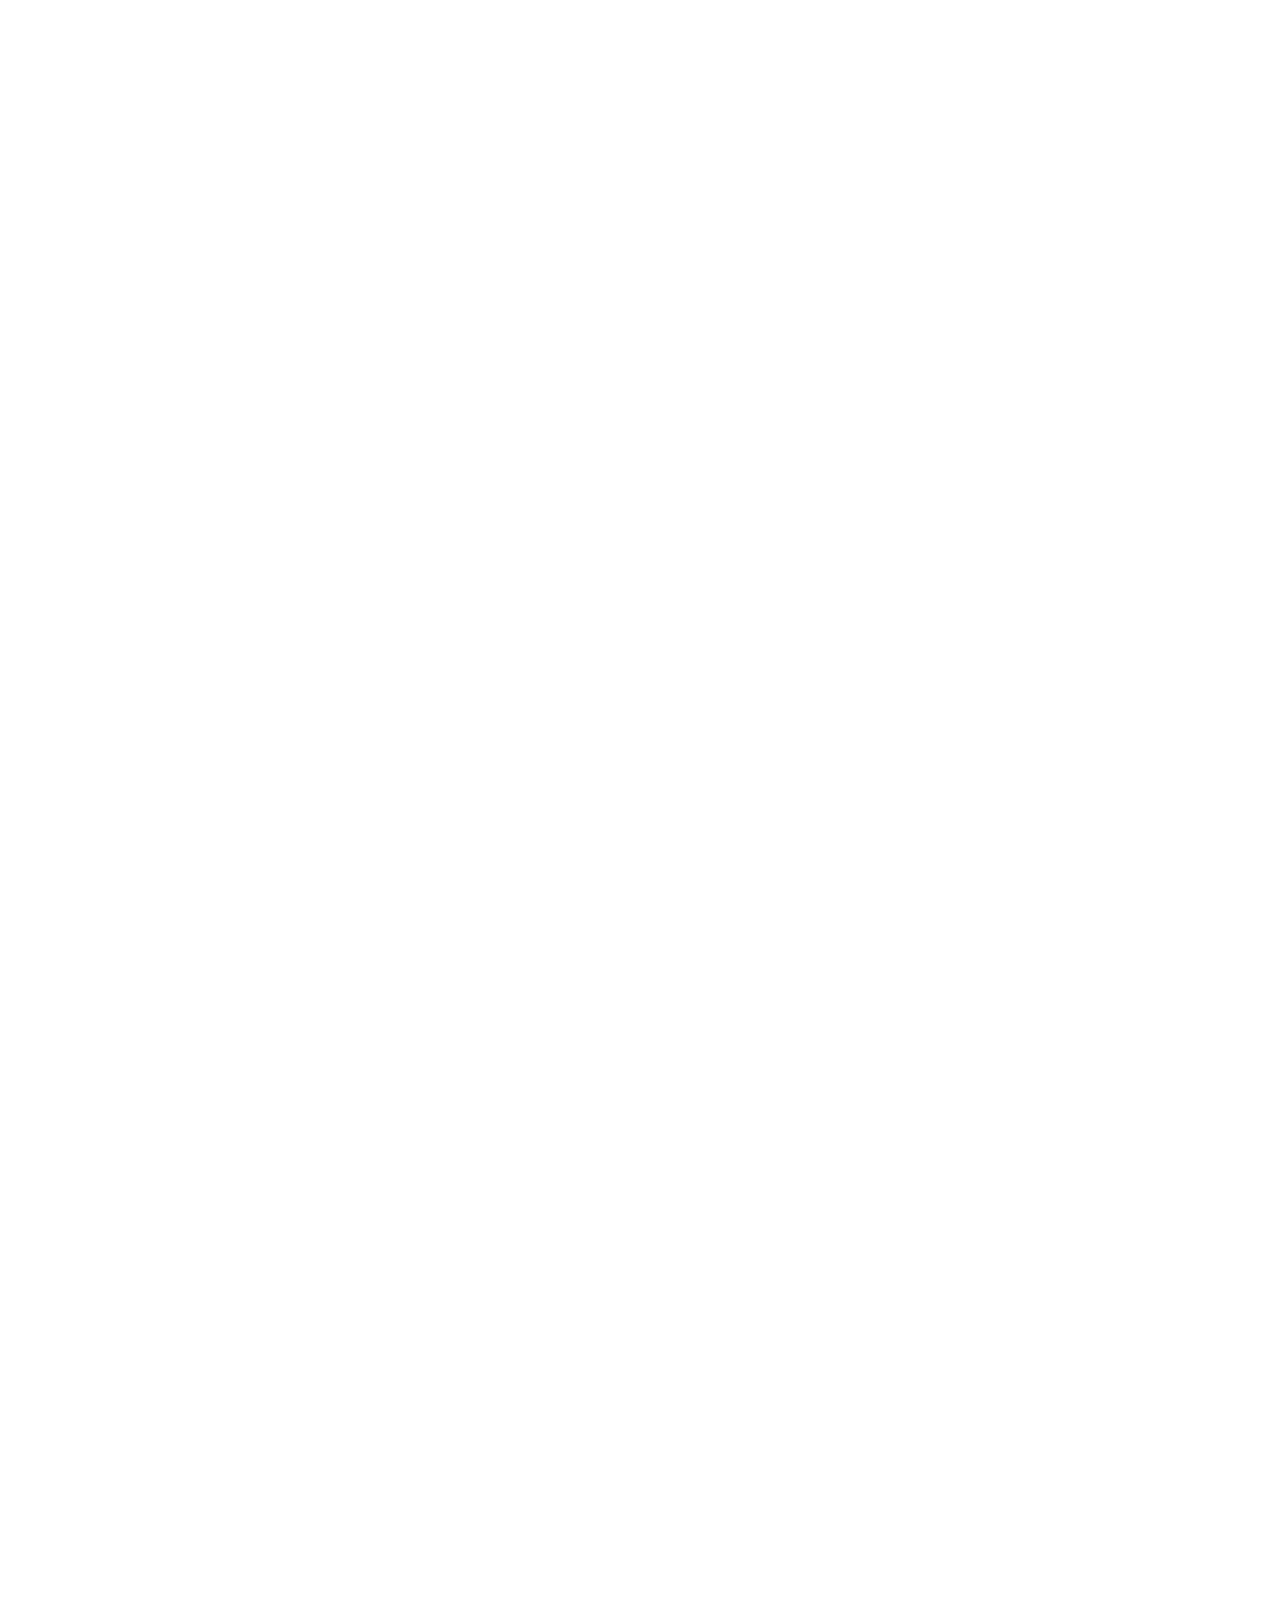
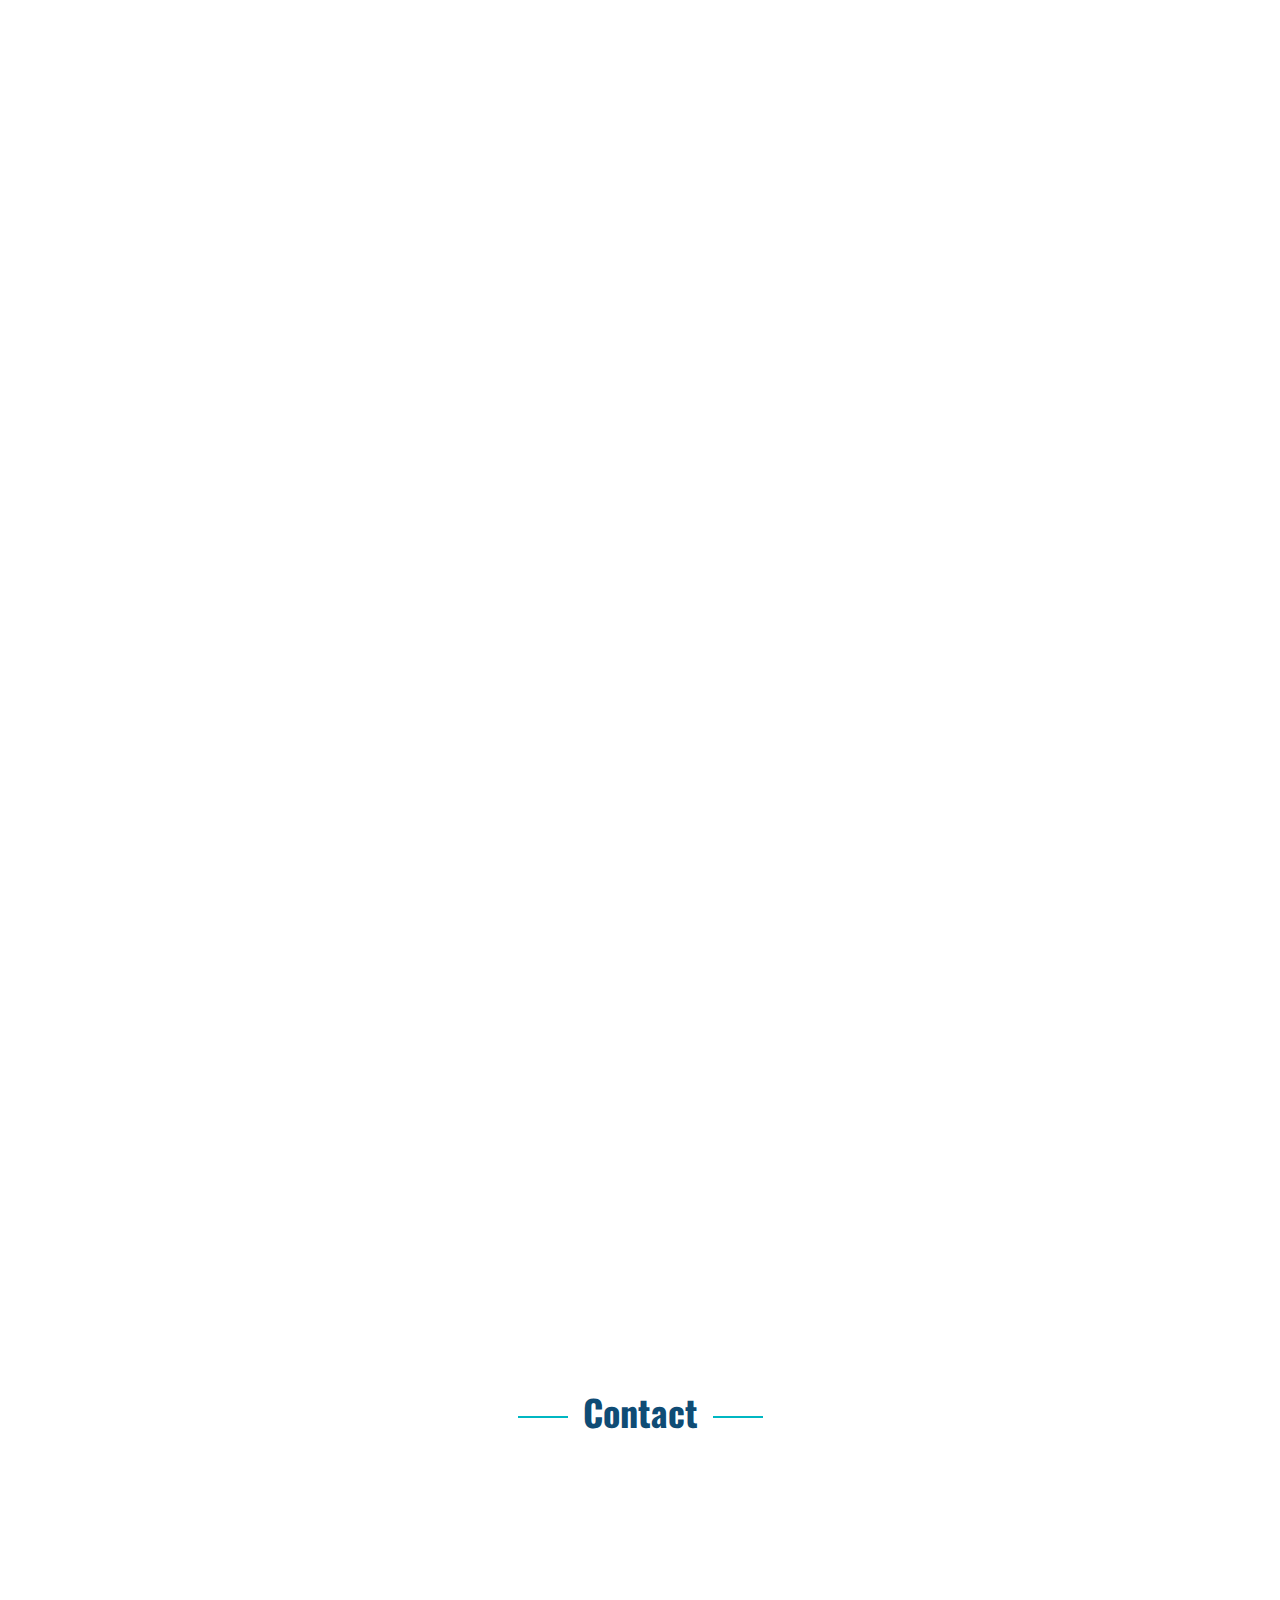
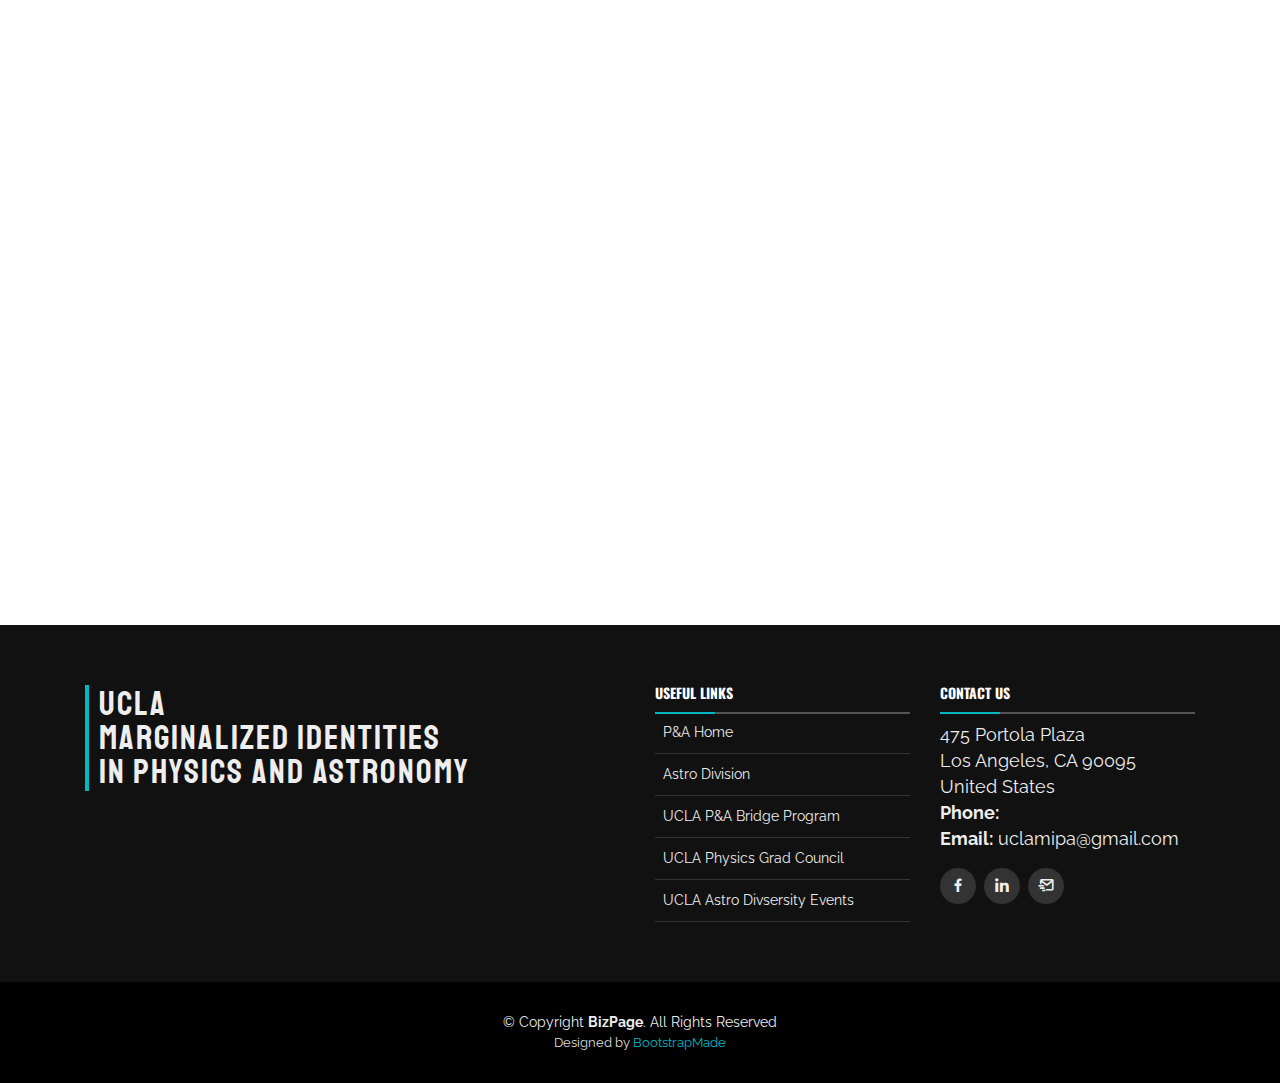
==== commit b50137f7: "Added mentorship hub link and dropdown nav menu option" ====
--- a/index.html
+++ b/index.html
@@ -72,7 +72,13 @@
                             <li><a href="#mission"><i class="bx bx-home"></i> Mission</a></li>
                             <li><a href="#join"><i class="bx bx-detail"></i> Join</a></li>
                             <li><a href="#events"><i class="bx bx-calendar"></i> News &amp; Events</a></li>
-                            <li><a href="#mentorship"><i class="bx bx-group"></i> Mentorship</a></li>
+                            <li class="dropdown">
+                                <a href="index.html#mentorship"><i class="bx bx-group"></i> Mentorship</a>
+                                <ul class="dropdown-menu">
+                                    <li><a href="index.html#mentorship"><i class="bx bx-group"></i> Mentorship Overview</a></li>
+                                    <li><a href="resources.html"><i class="bx bx-group"></i> Mentorship Hub</a></li>
+                                </ul>
+                            </li>     
                             <li><a href="#resources"><i class="bx bx-book-content"></i> Resources</a></li>
                             <li><a href="#about"><i class="bx bx-user"></i> Leadership</a></li>
                             <li><a href="#contact"><i class="bx bx-envelope"></i> Contact</a></li>
@@ -445,6 +451,31 @@
                 </div>
 
             </div>
+            <br></br>
+            <hr>
+            <h2>For current mentors and mentees:</h2>
+            <div class="content">
+                <ul>
+                <li>Check our our new mentorship hub for departmental resources, schedule of events, and more!</li>
+                </ul>
+                <!-- <br></br> -->
+
+            </div>
+            <div class="row" style="justify-content: center;">
+                <a class="btn btn-info" role="button" target="_blank" href=resources.html>
+                    <div class="content">
+                        <img src="assets/img/icons/png/008-woman-1.png">
+                        <span><h1 style="text-align: center;"> Mentorship Hub</h1></span>
+                        <p style="text-align: center;"><strong>Check out our program calendar and resources!</strong></p>
+                
+                    </div>
+                </a>
+                
+            </div>
+            <div class="content">
+                <hr>
+                <!-- <br></br> -->
+            </div>
         </div>
     </section>
     <!-- End Mentorship Section -->
--- a/assets/css/style.css
+++ b/assets/css/style.css
@@ -344,6 +344,44 @@
     .mobile-nav-active .mobile-nav-toggle i {
         color: #fff;
     }
+/* Style for the dropdown menu */
+.nav-menu ul {
+    list-style-type: none;
+    padding: 0;
+}
+
+.nav-menu li {
+    position: relative;
+}
+
+.nav-menu .dropdown-menu {
+    display: none;
+    position: absolute;
+    left: 0;
+    top: 100%;
+    background-color: rgb(196, 206, 241); /* Change as needed */
+    box-shadow: 0 8px 16px rgba(0, 0, 0, 0.1);
+    z-index: 1;
+}
+
+.nav-menu .dropdown:hover .dropdown-menu {
+    display: block;
+}
+
+.nav-menu .dropdown-menu li {
+    margin: 0;
+}
+
+.nav-menu .dropdown-menu a {
+    display: block;
+    padding: 10px;
+    text-decoration: none;
+    color: black; /* Change as needed */
+}
+
+.nav-menu .dropdown-menu a:hover {
+    background-color: #f1f1f1; /* Change as needed */
+}
     /*--------------------------------------------------------------
 # Hero Section
 --------------------------------------------------------------*/
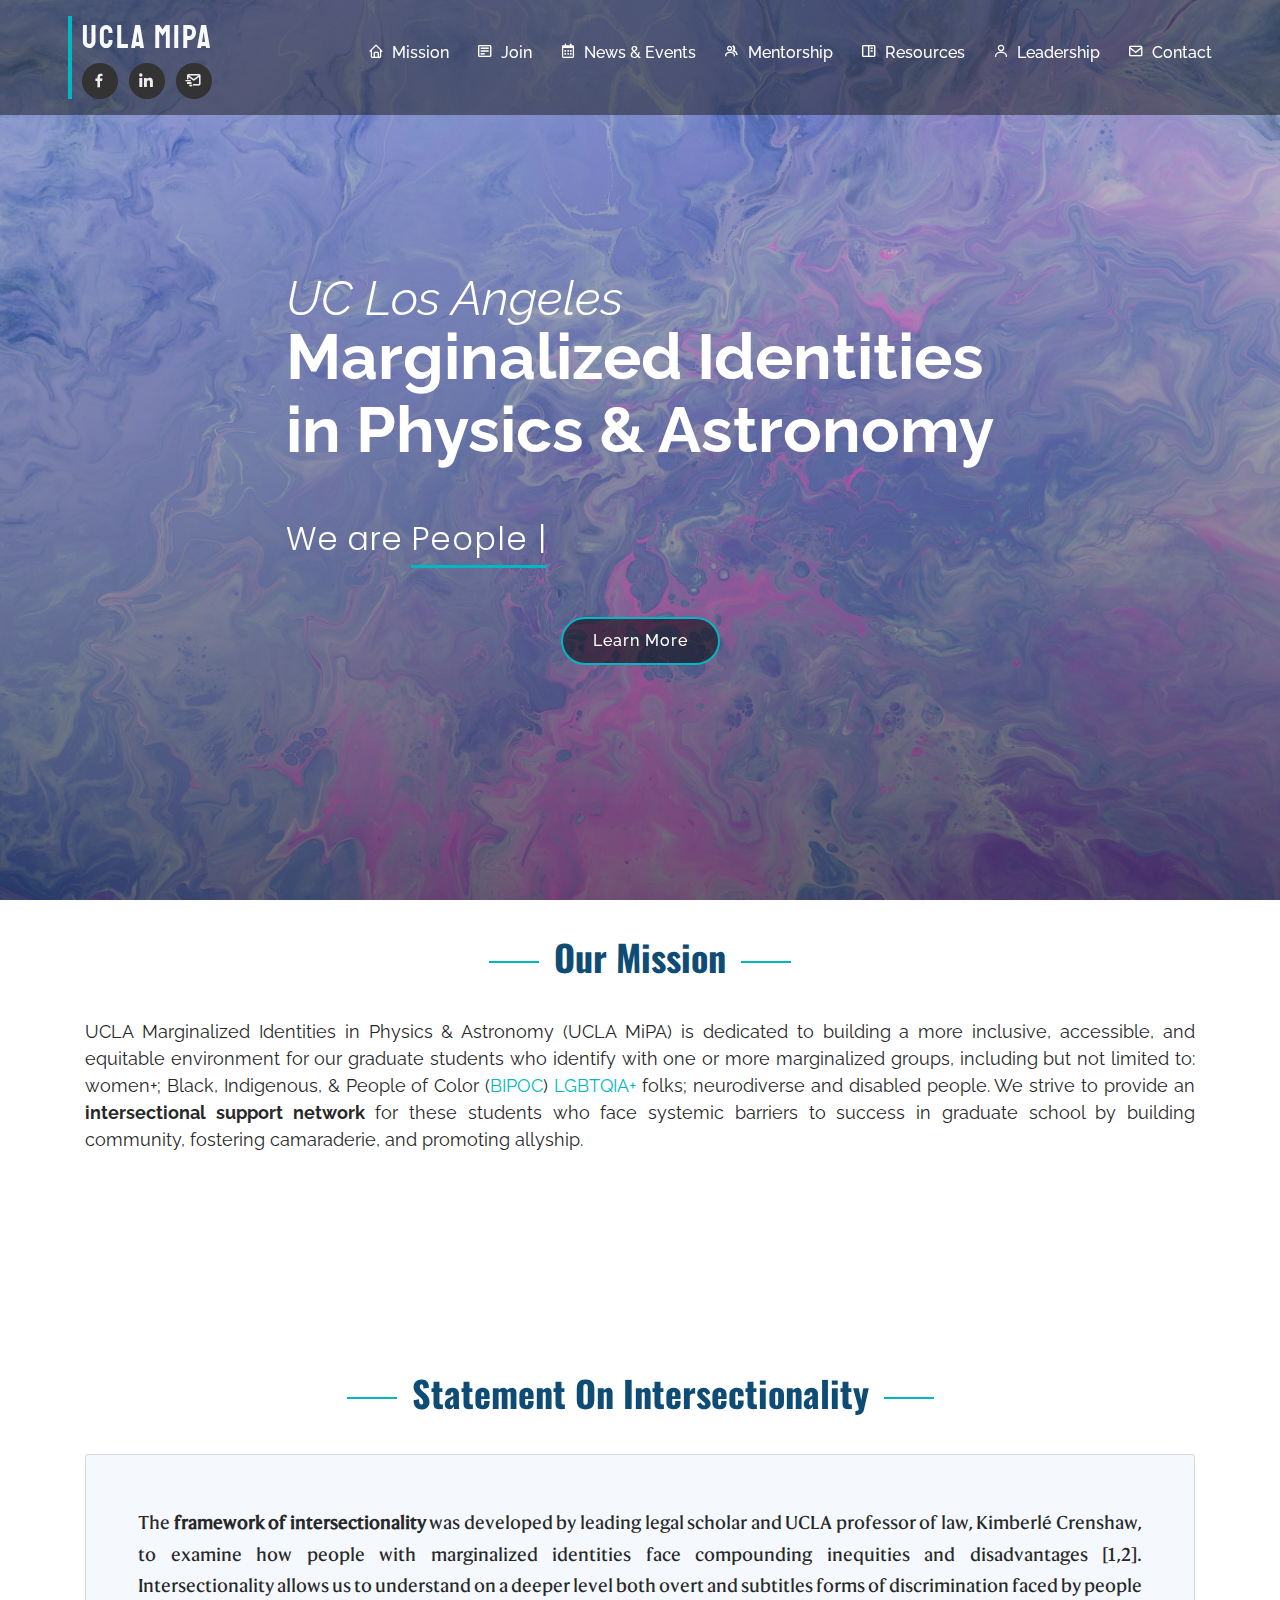
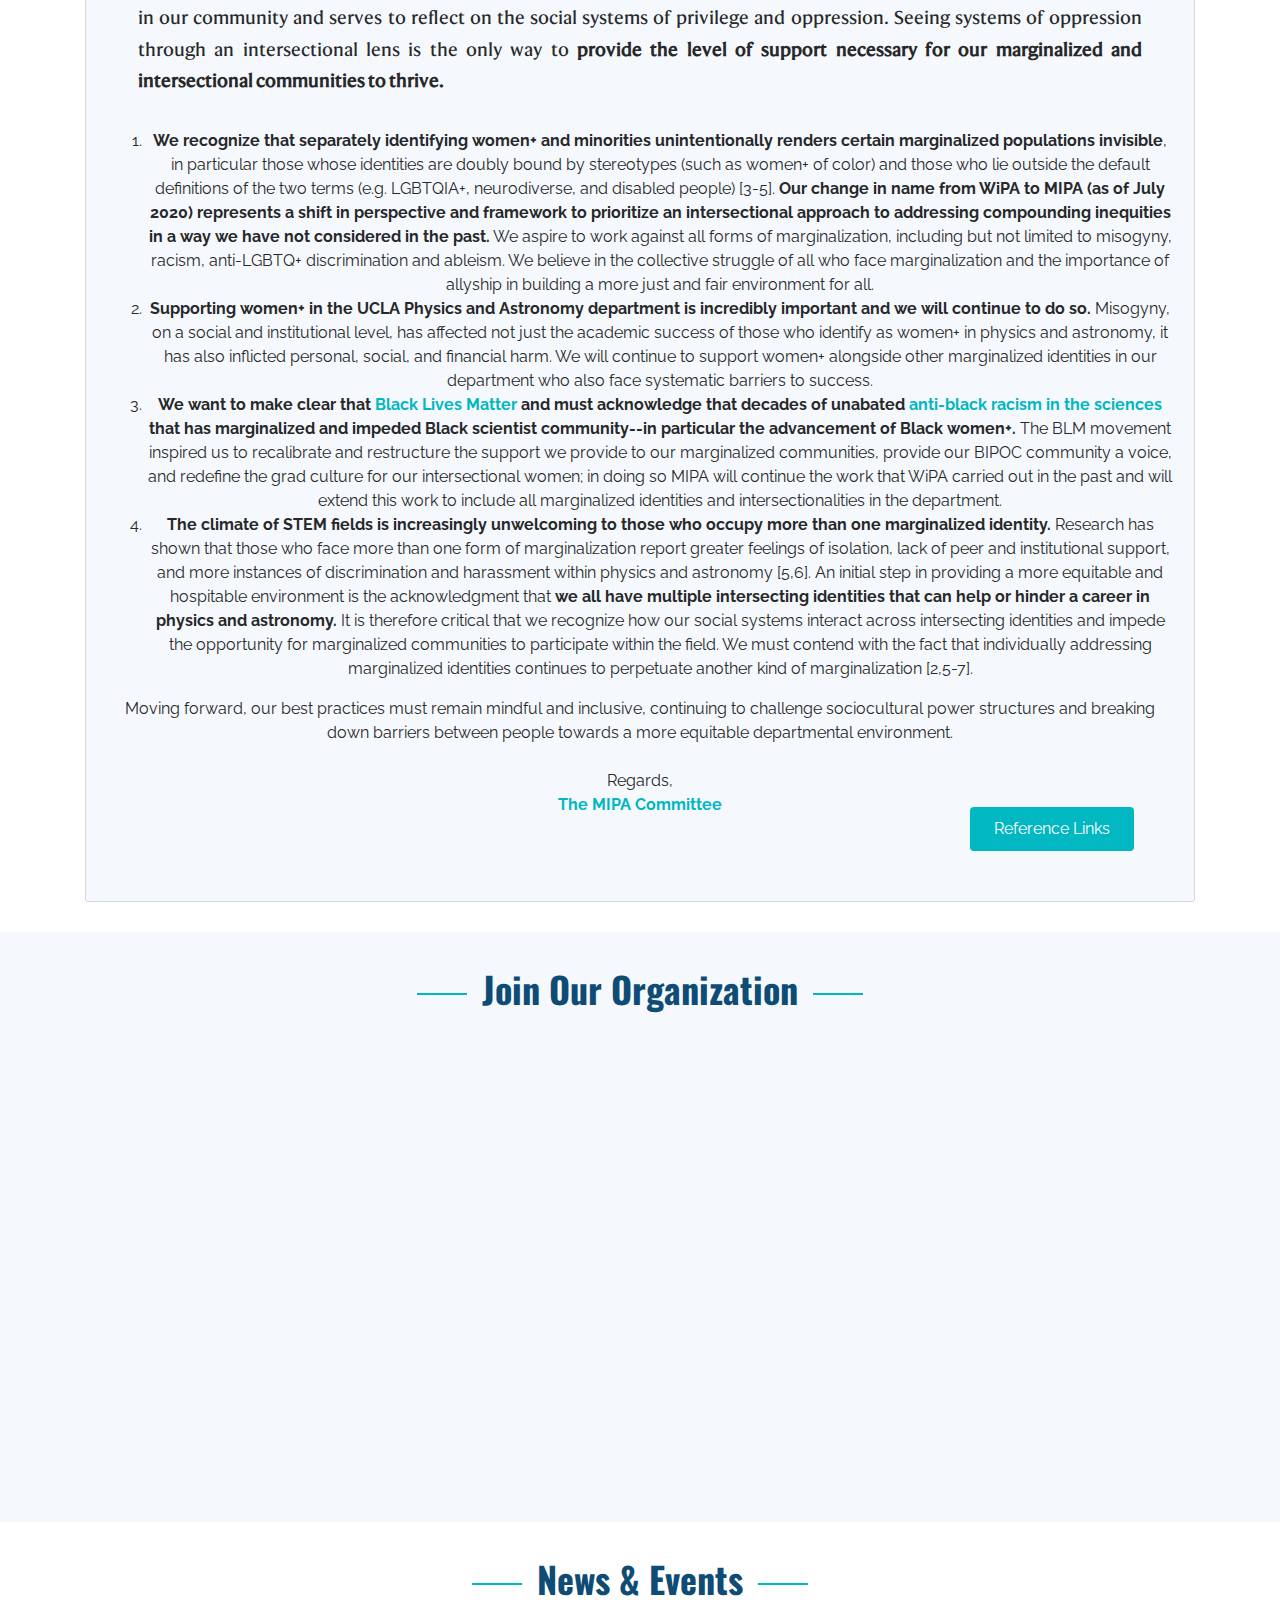
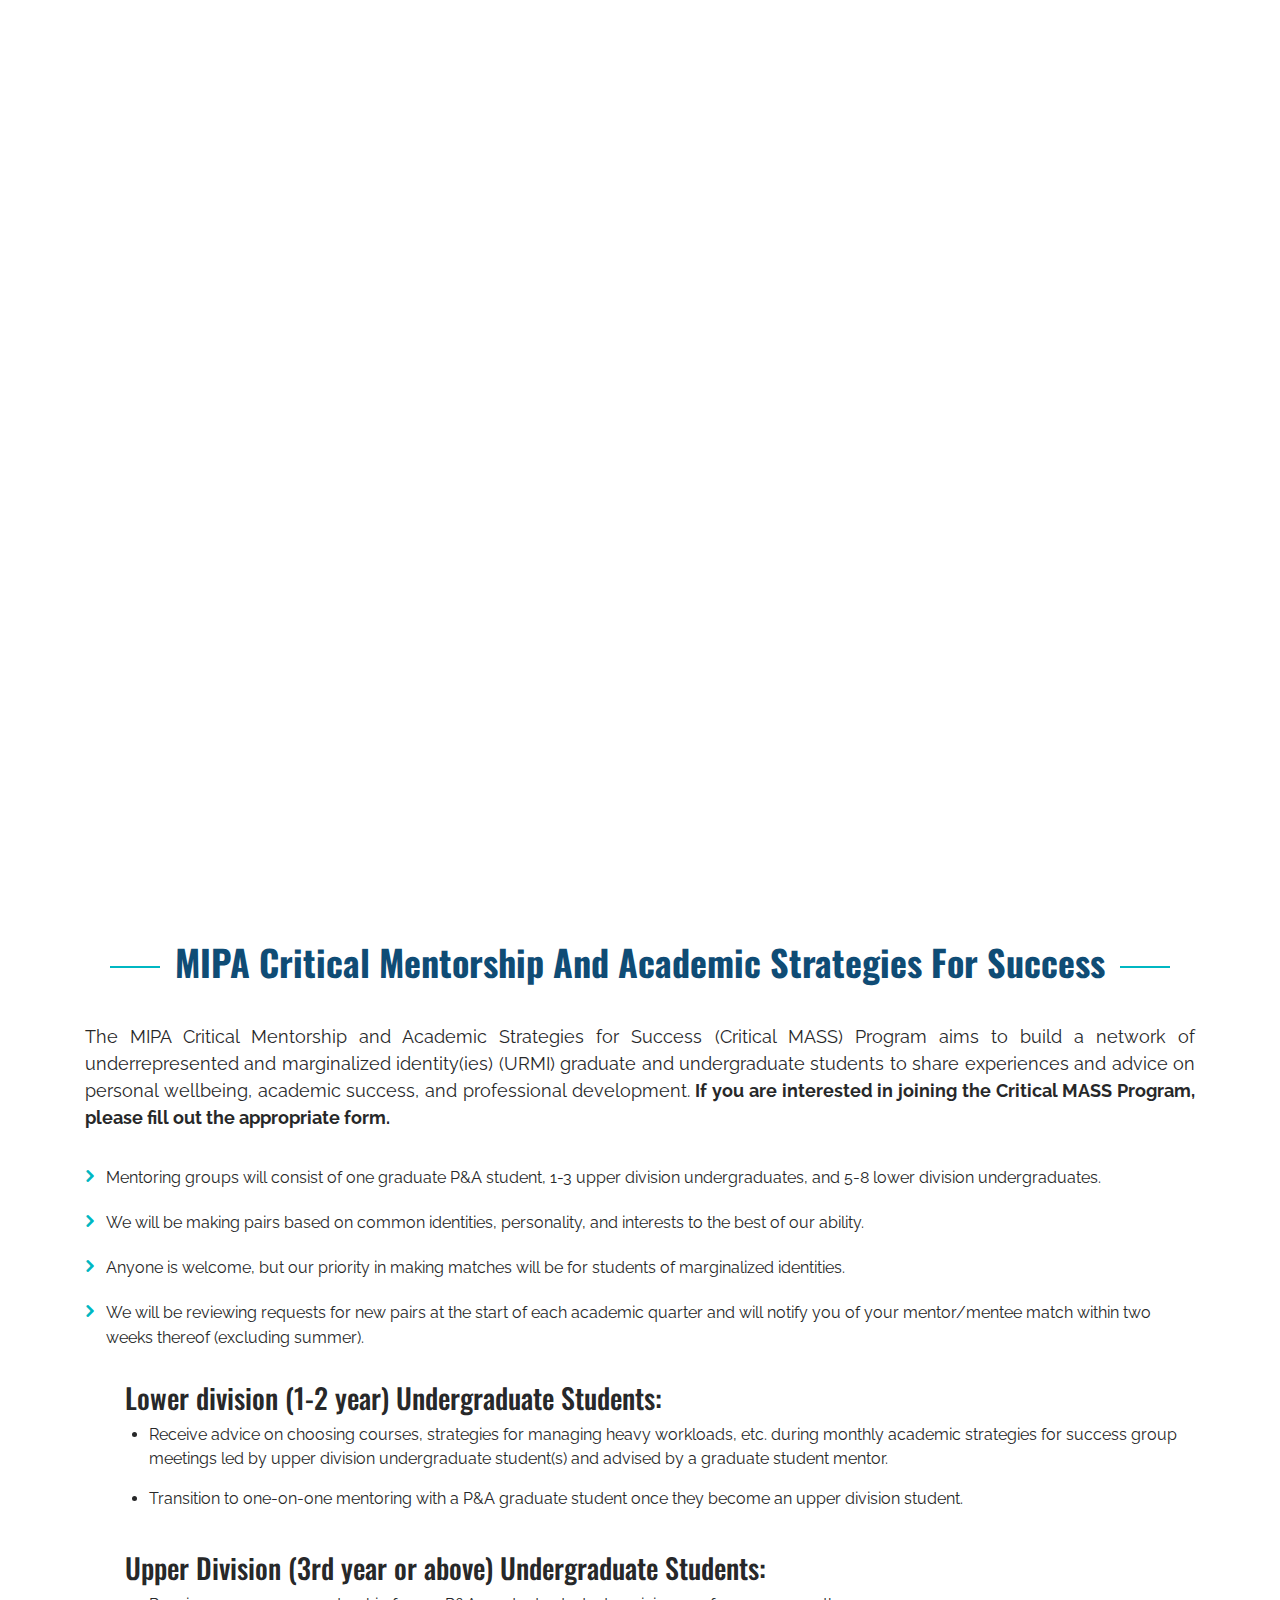
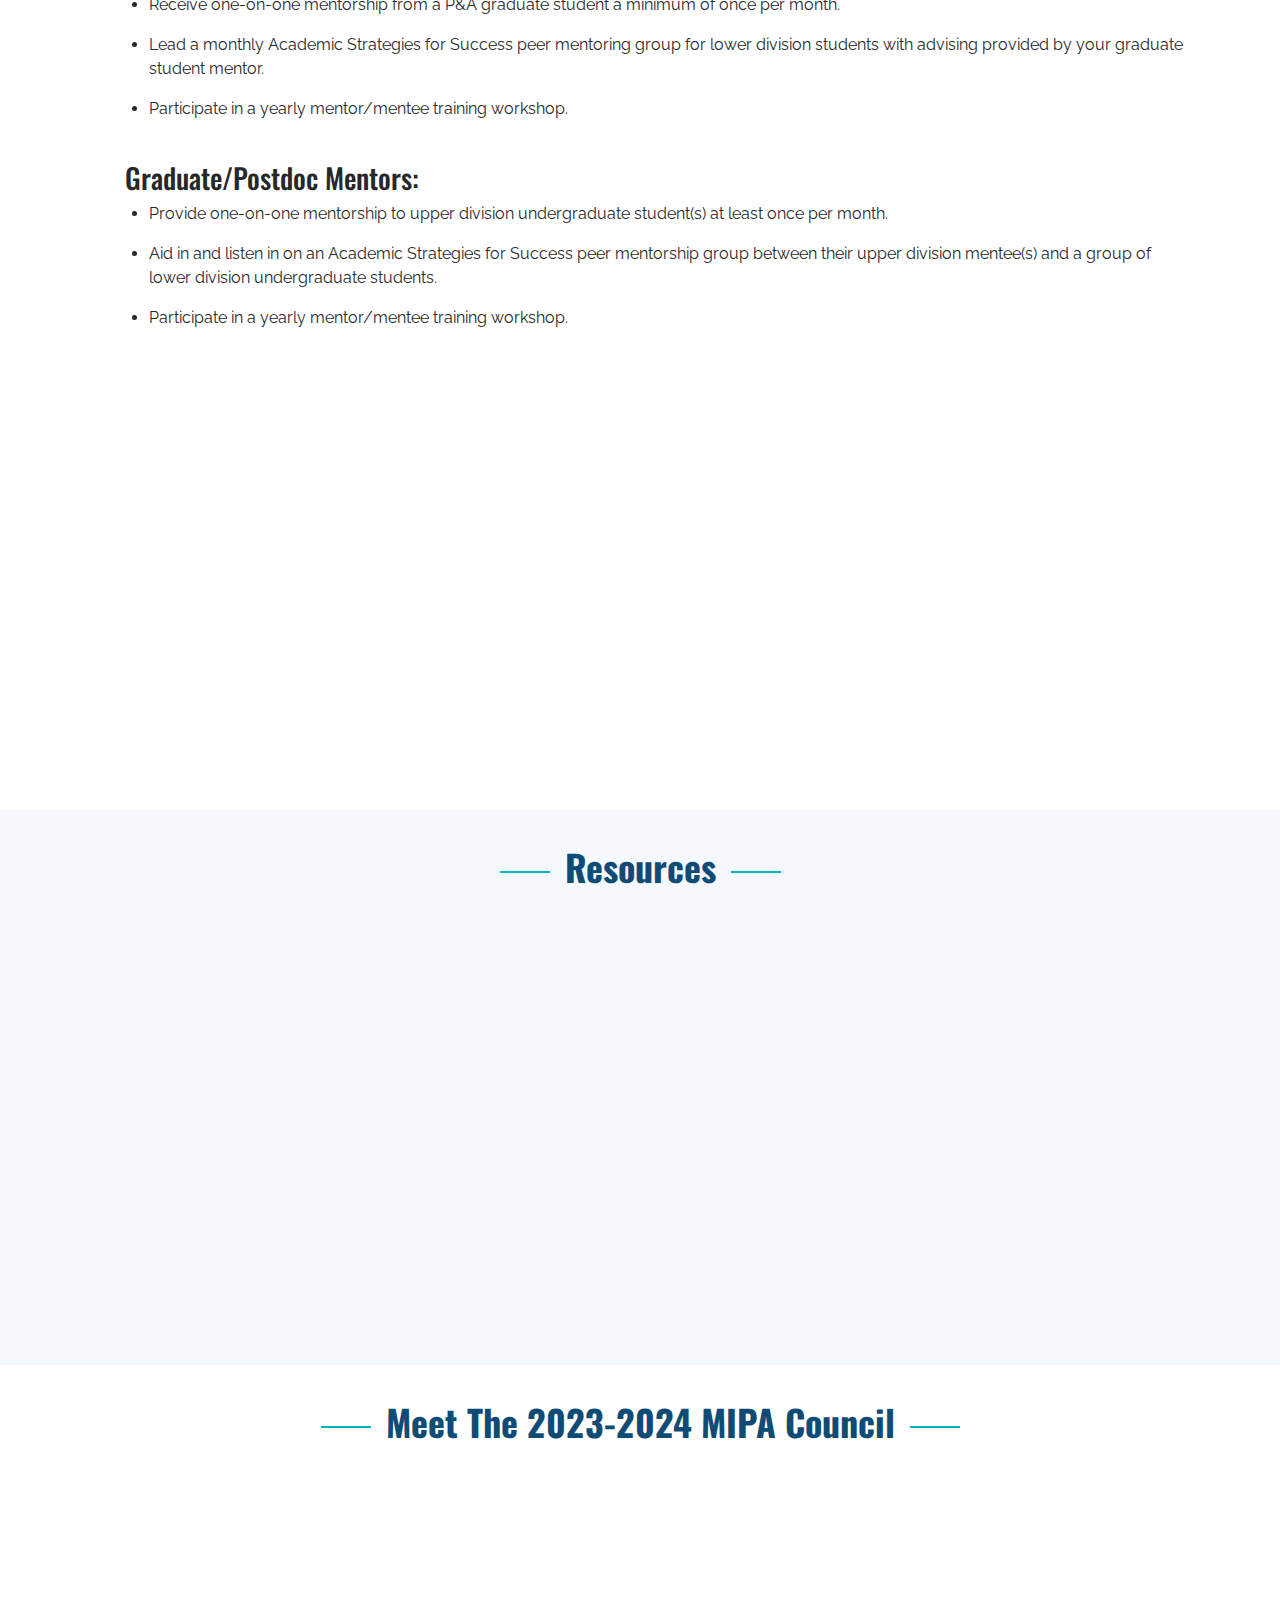
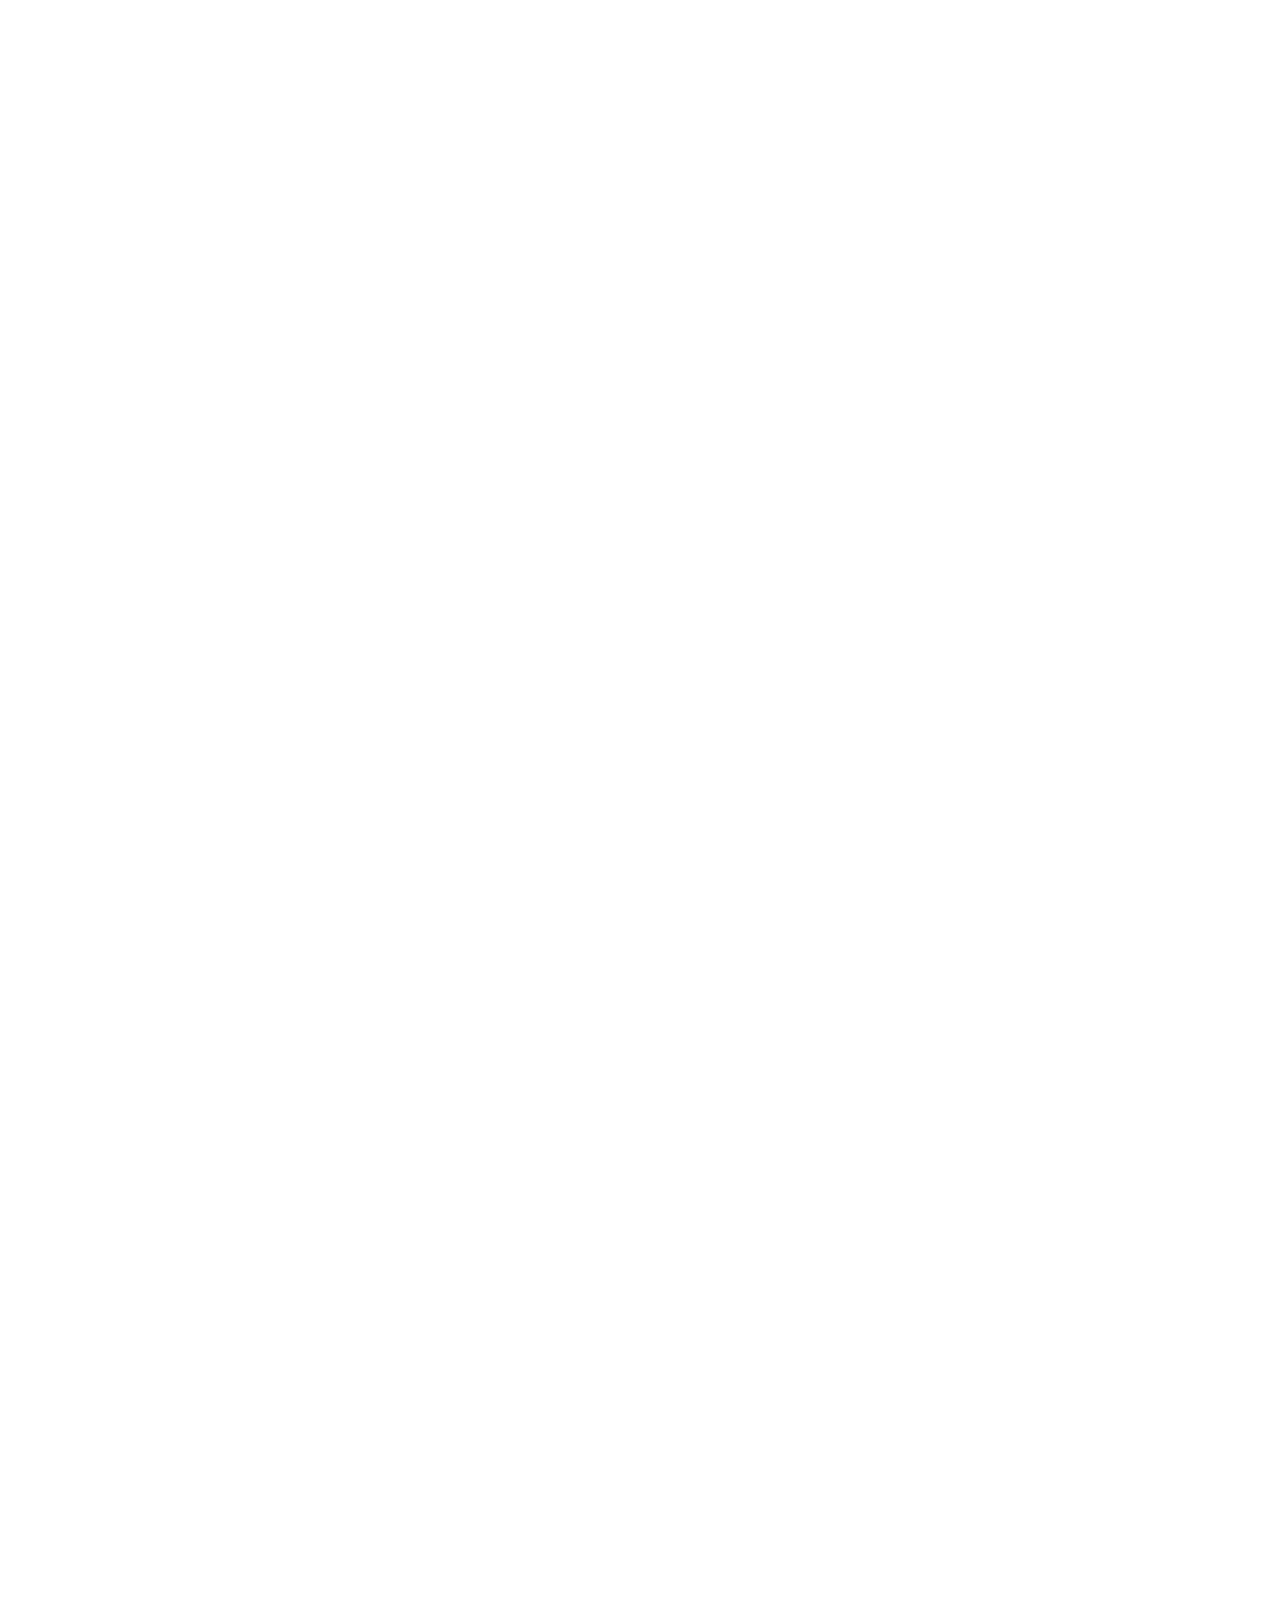
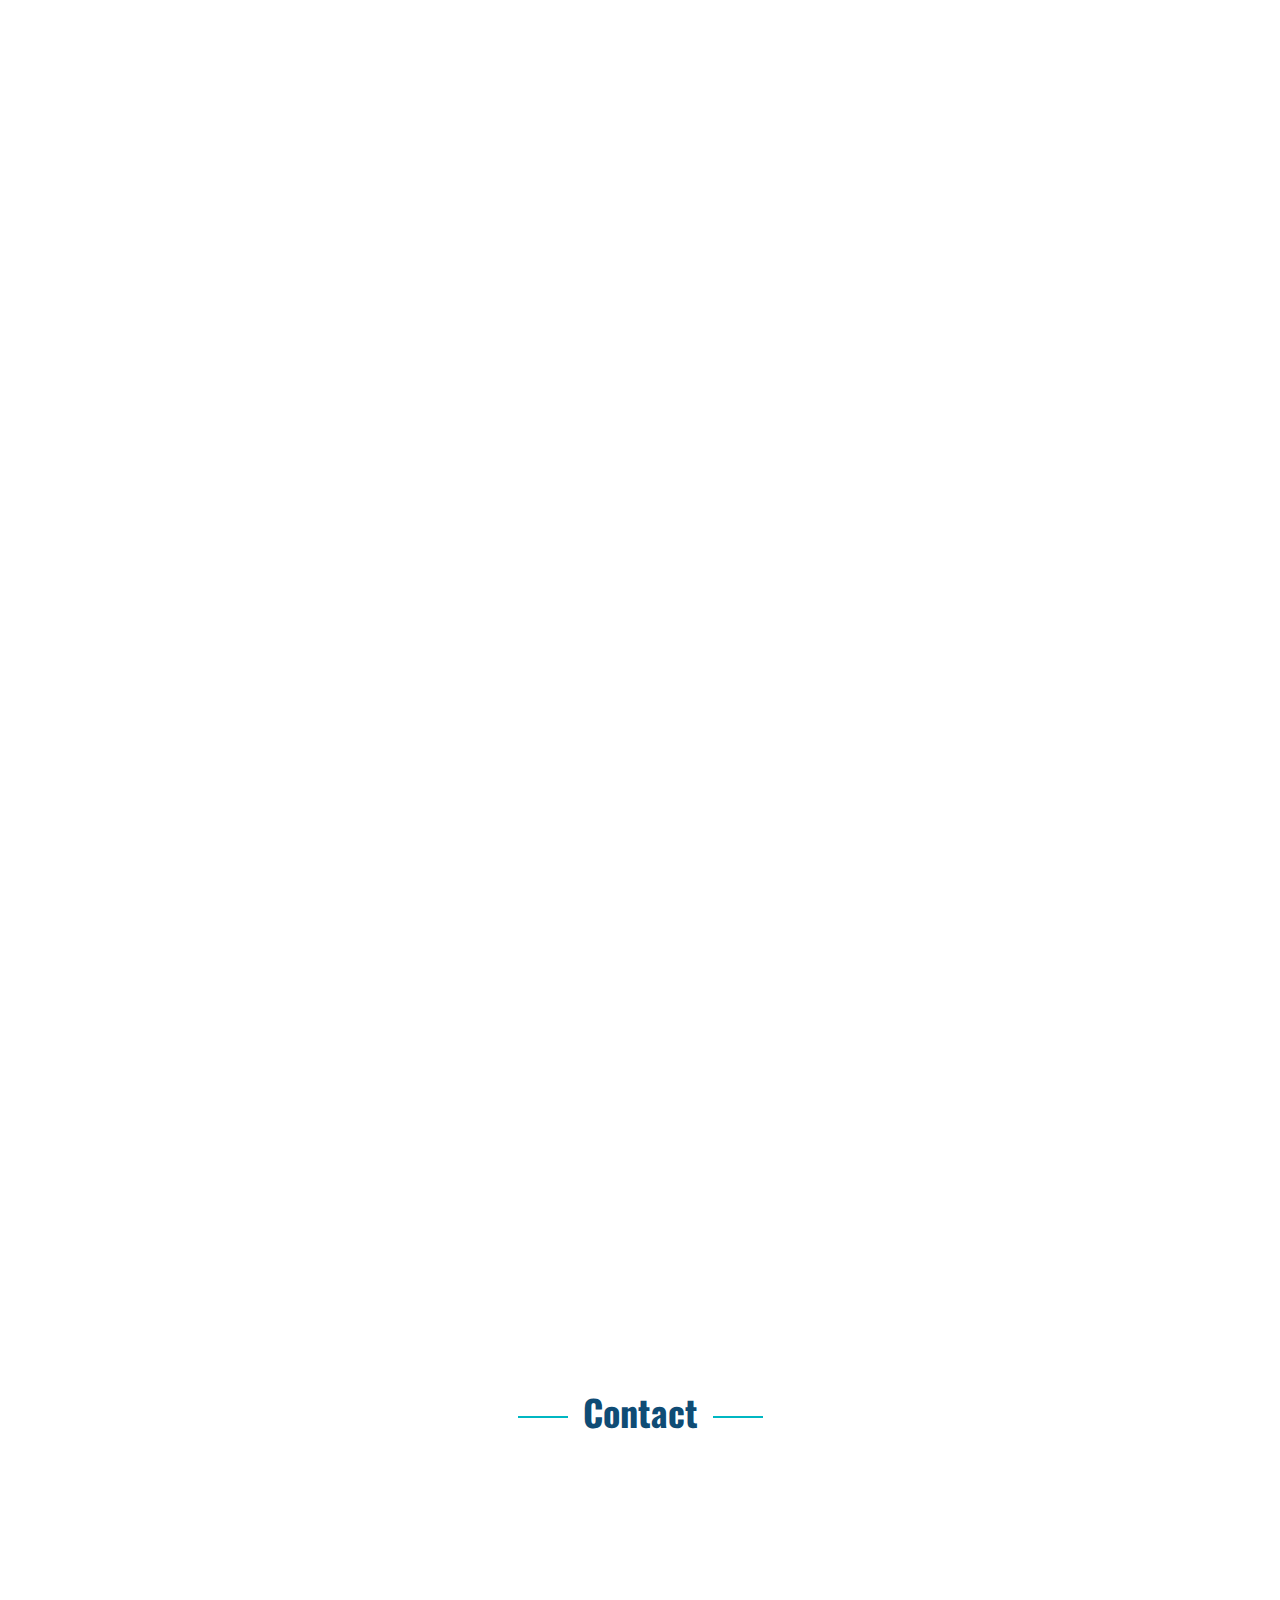
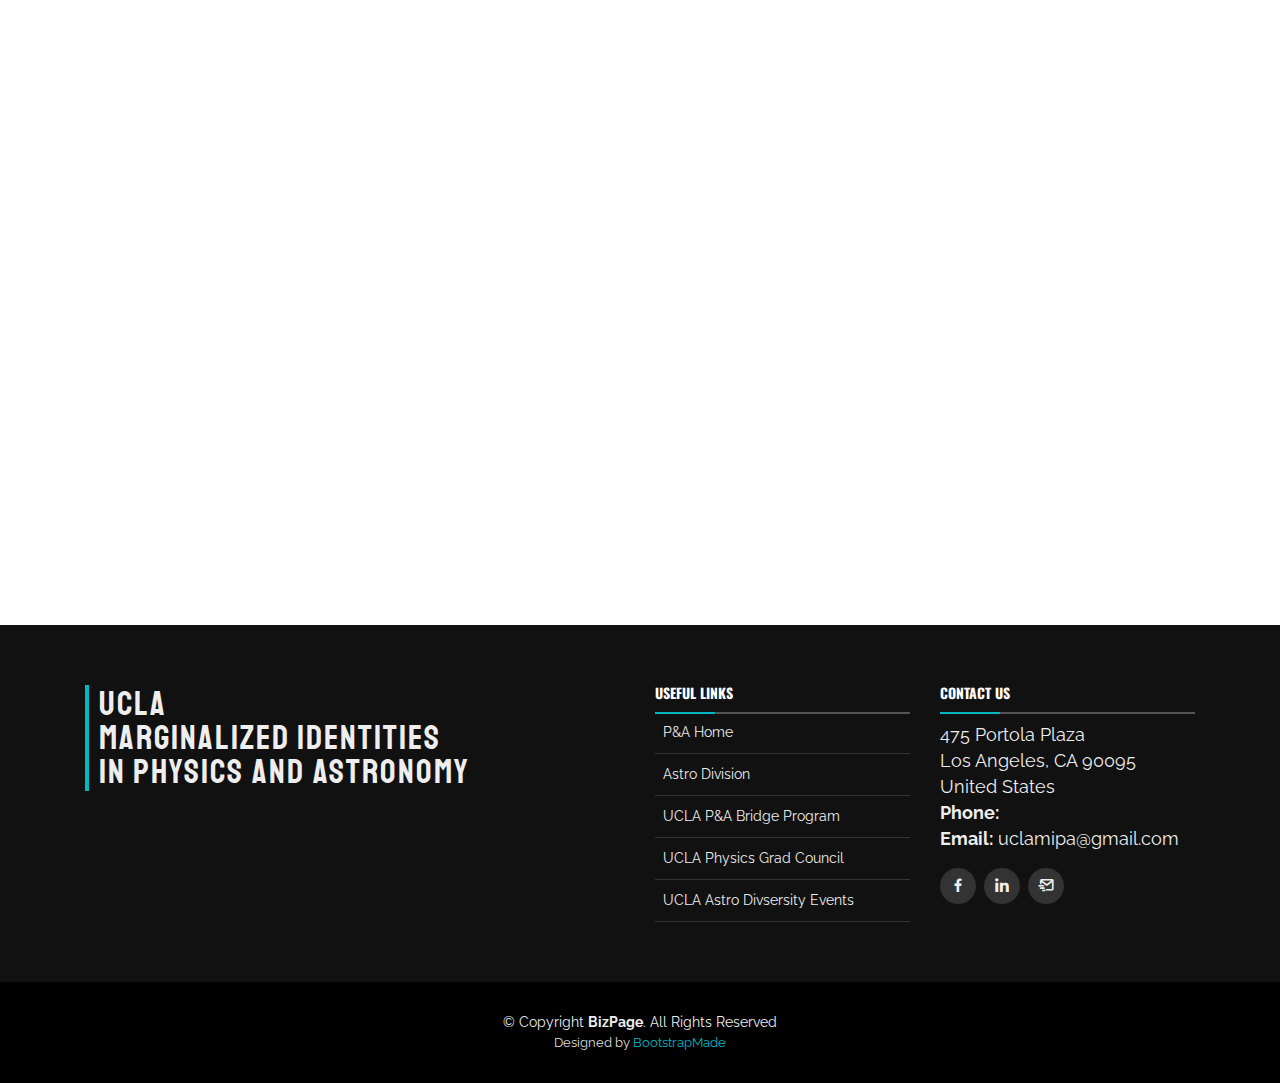
==== commit 78400f86: "added fade to new mentorship content" ====
--- a/index.html
+++ b/index.html
@@ -451,17 +451,19 @@
                 </div>
 
             </div>
-            <br></br>
-            <hr>
-            <h2>For current mentors and mentees:</h2>
-            <div class="content">
+            <div data-aos="fade" >
+                <br></br>
+                <hr>
+                <h2>For current mentors and mentees:</h2>
+            </div>
+            <div class="content" data-aos="fade" >
                 <ul>
                 <li>Check our our new mentorship hub for departmental resources, schedule of events, and more!</li>
                 </ul>
                 <!-- <br></br> -->
 
             </div>
-            <div class="row" style="justify-content: center;">
+            <div class="row" style="justify-content: center;"  data-aos="fade">
                 <a class="btn btn-info" role="button" target="_blank" href=resources.html>
                     <div class="content">
                         <img src="assets/img/icons/png/008-woman-1.png">
@@ -472,7 +474,7 @@
                 </a>
                 
             </div>
-            <div class="content">
+            <div class="content"  data-aos="fade">
                 <hr>
                 <!-- <br></br> -->
             </div>
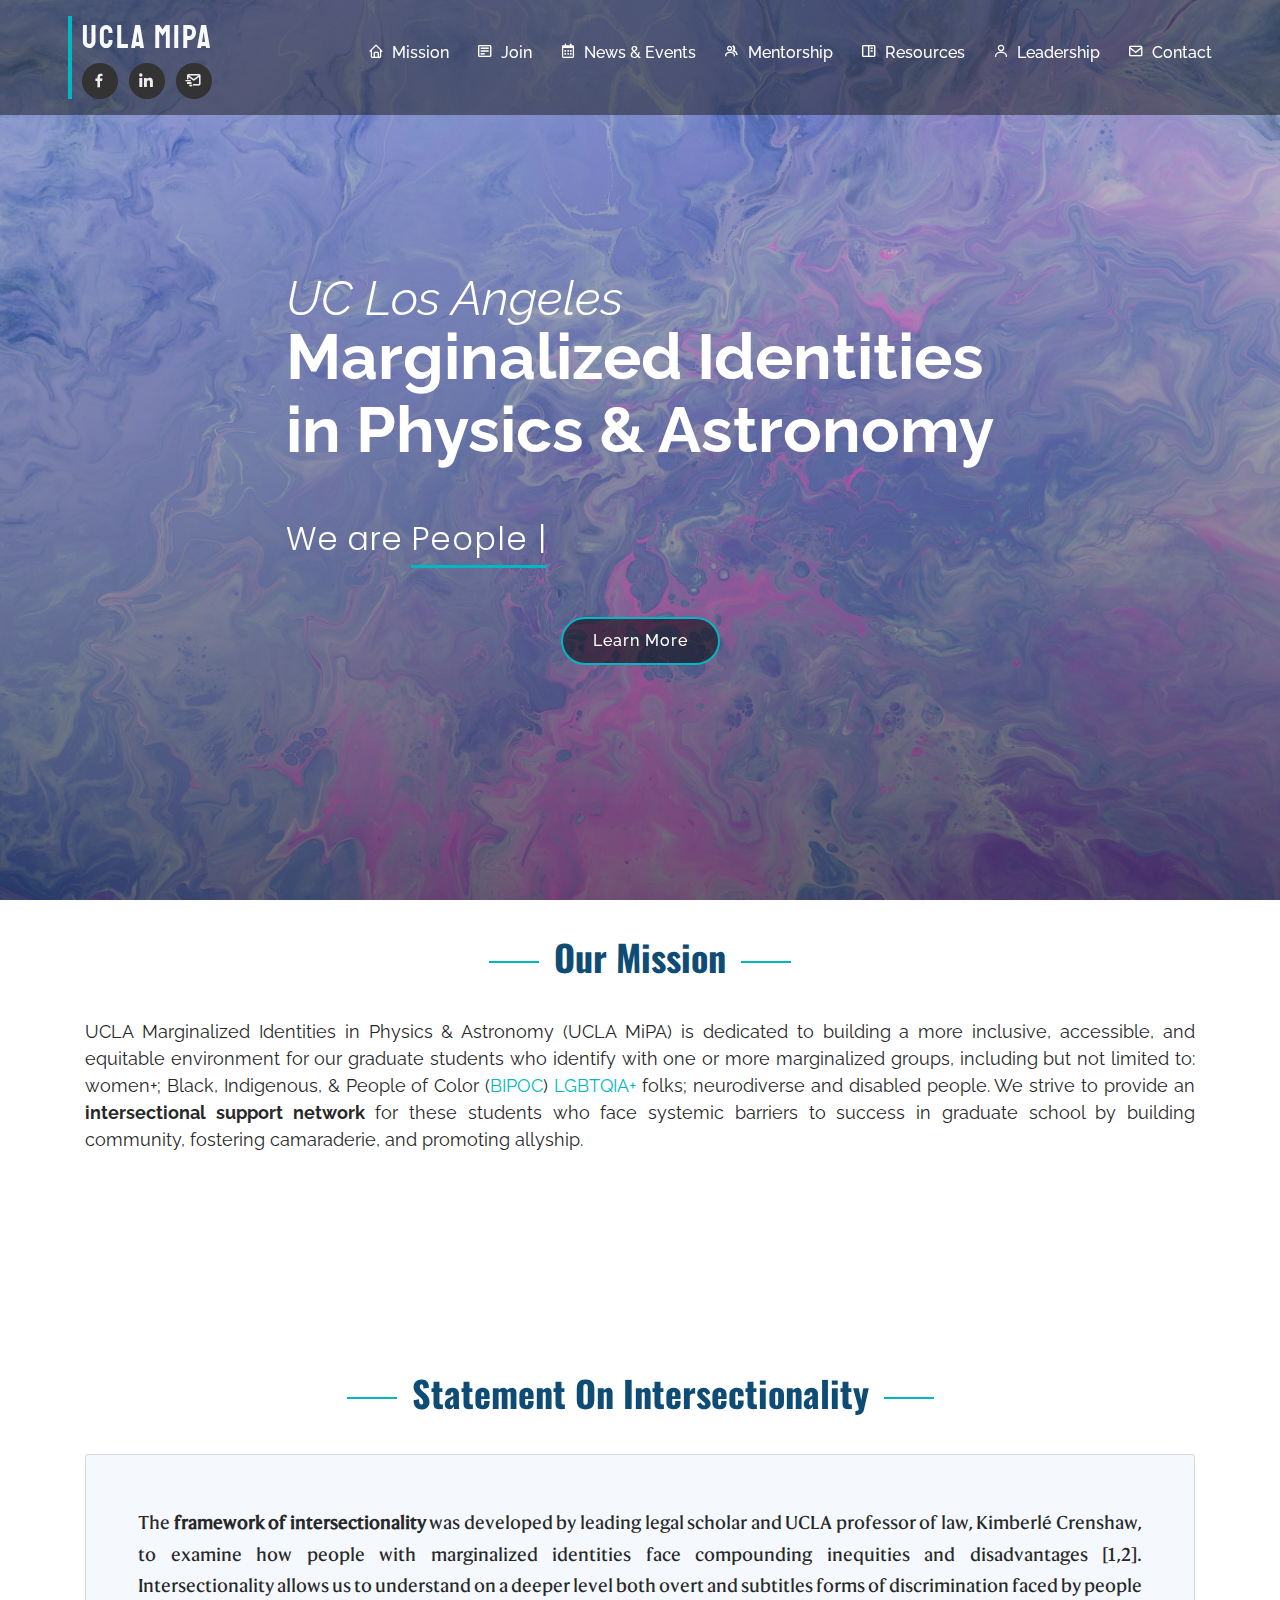
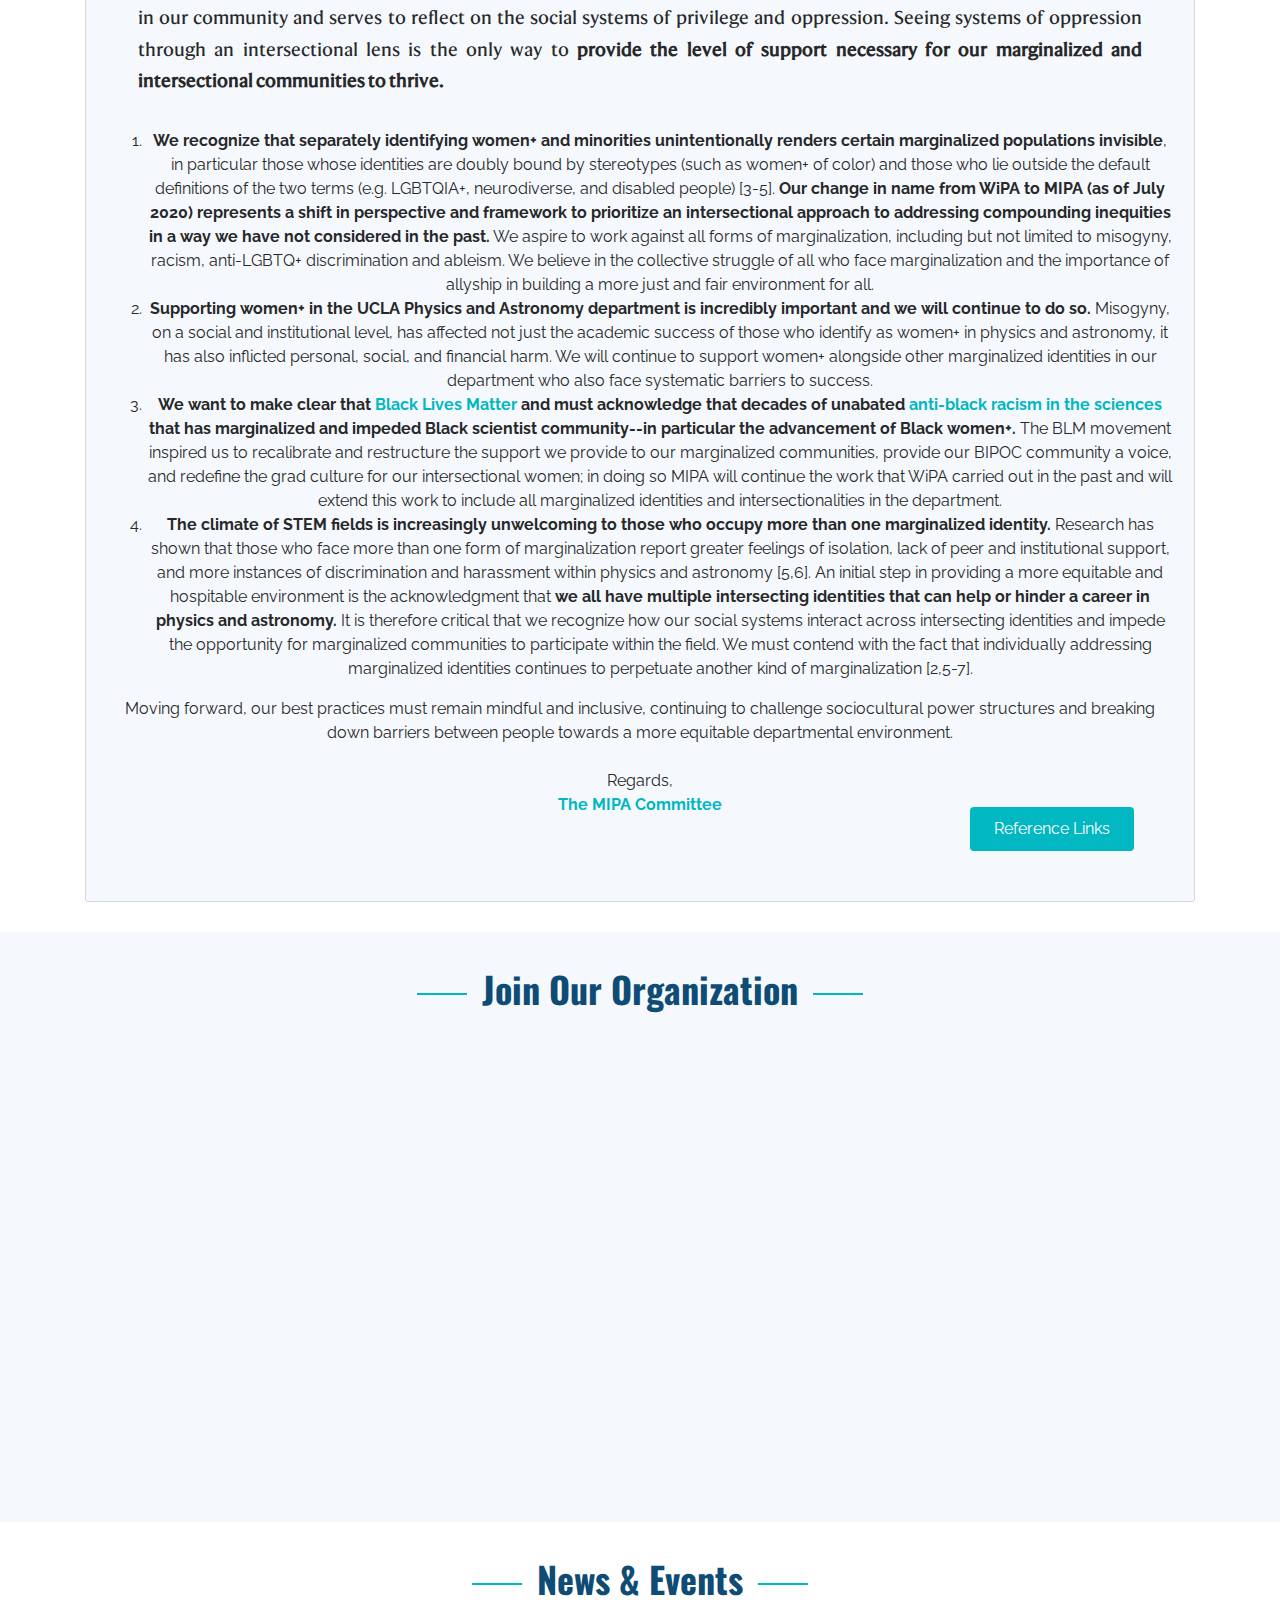
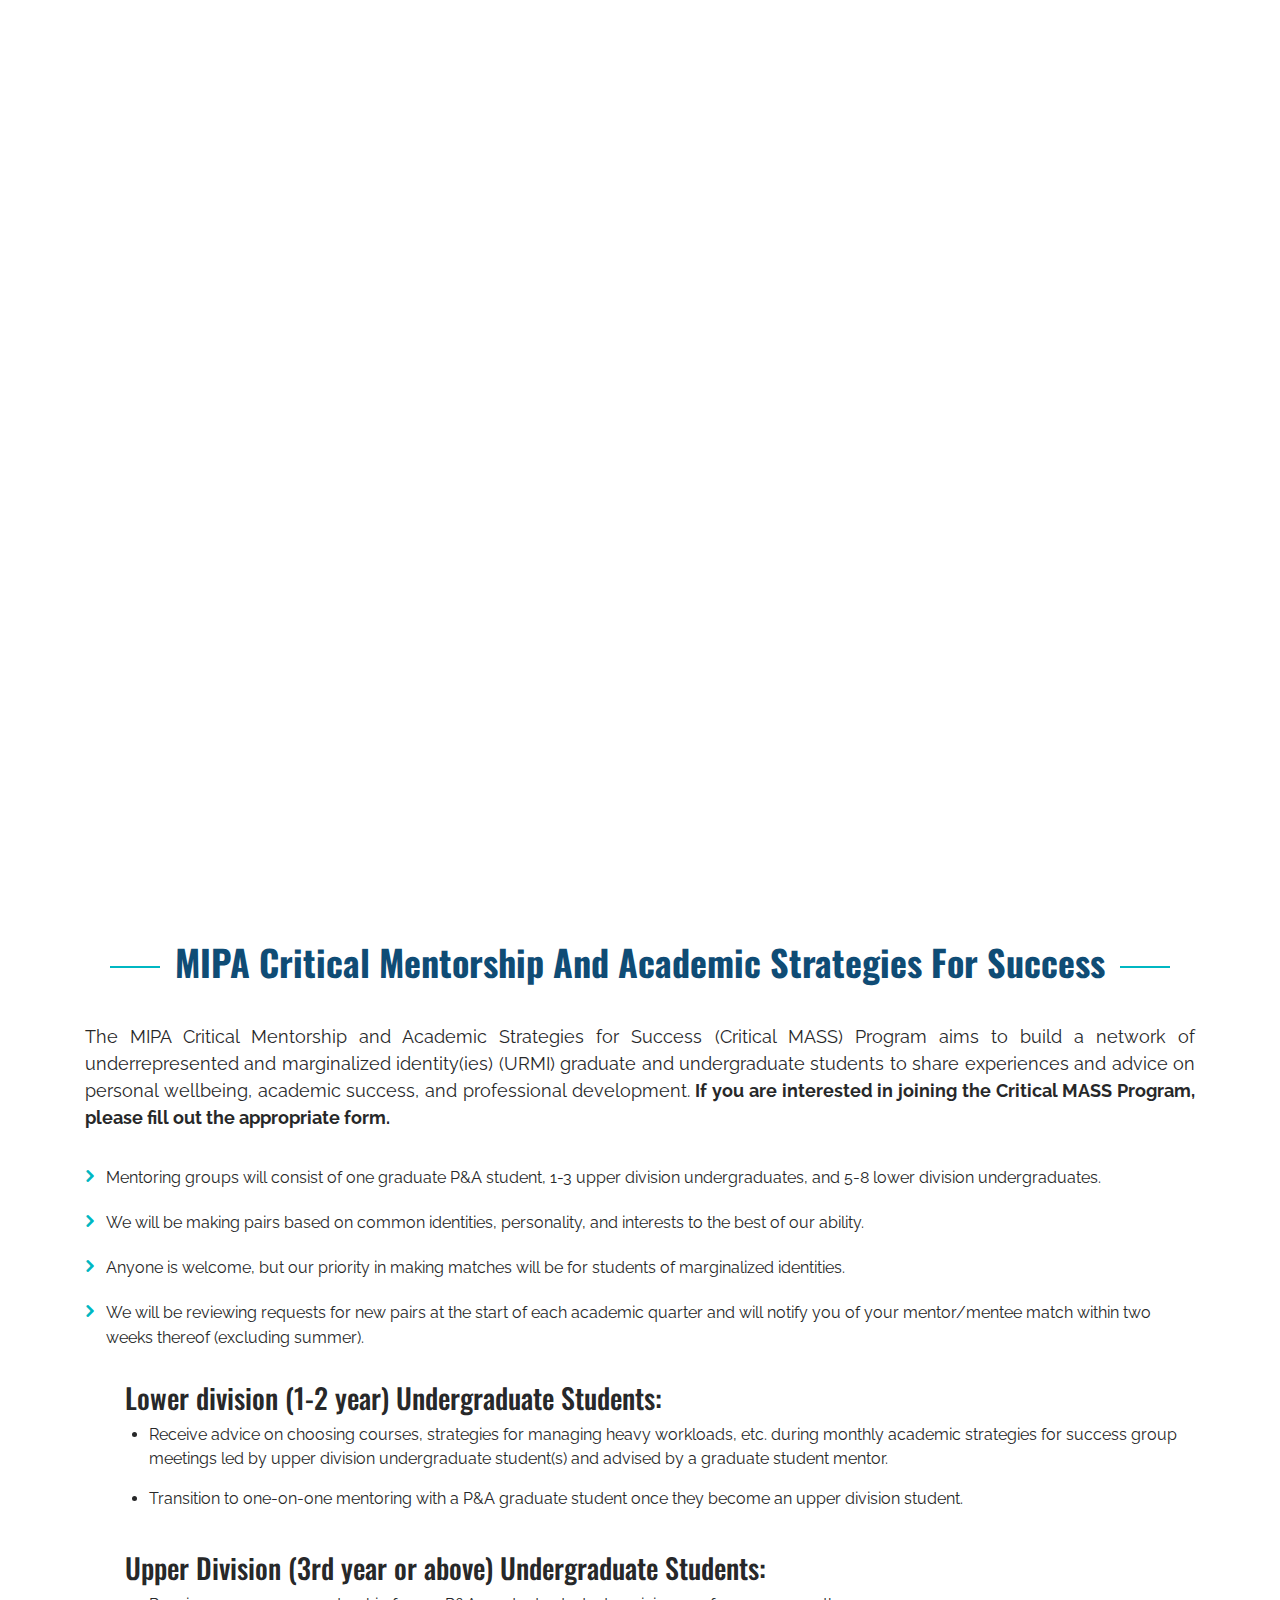
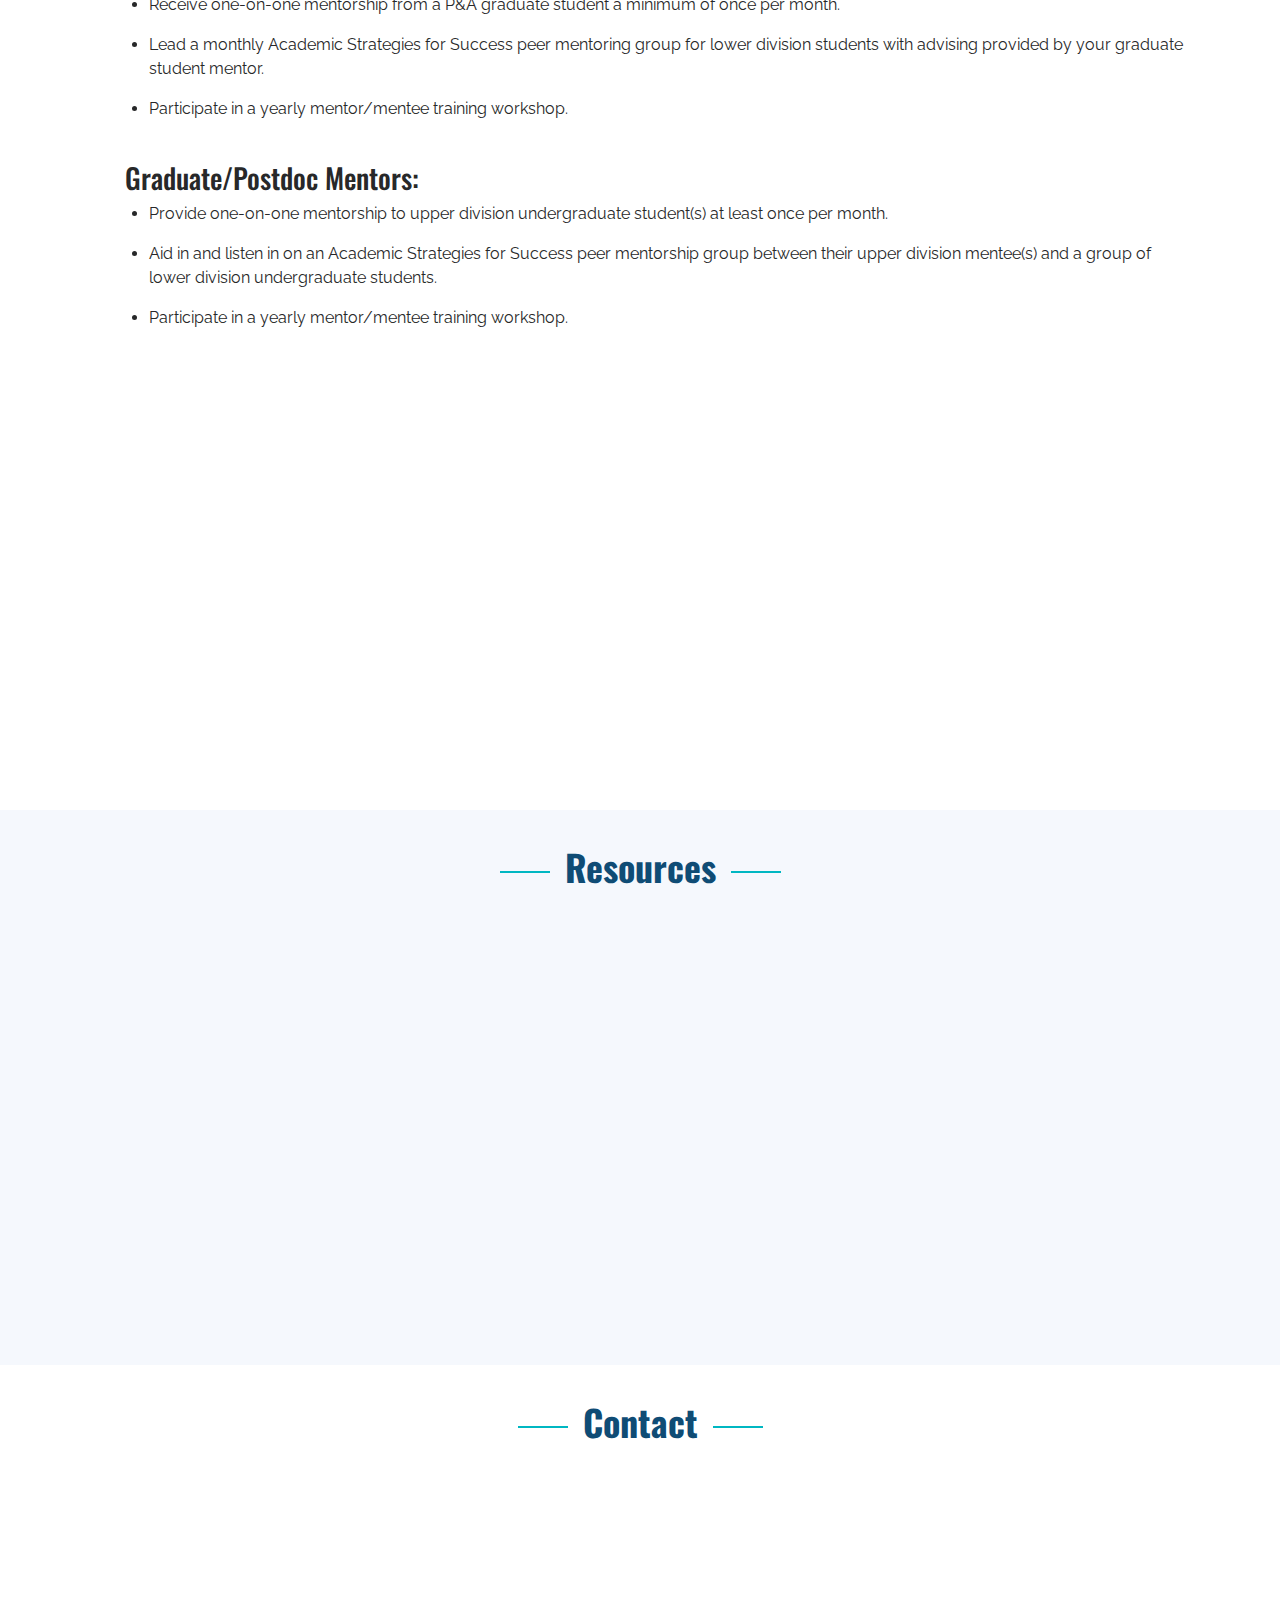
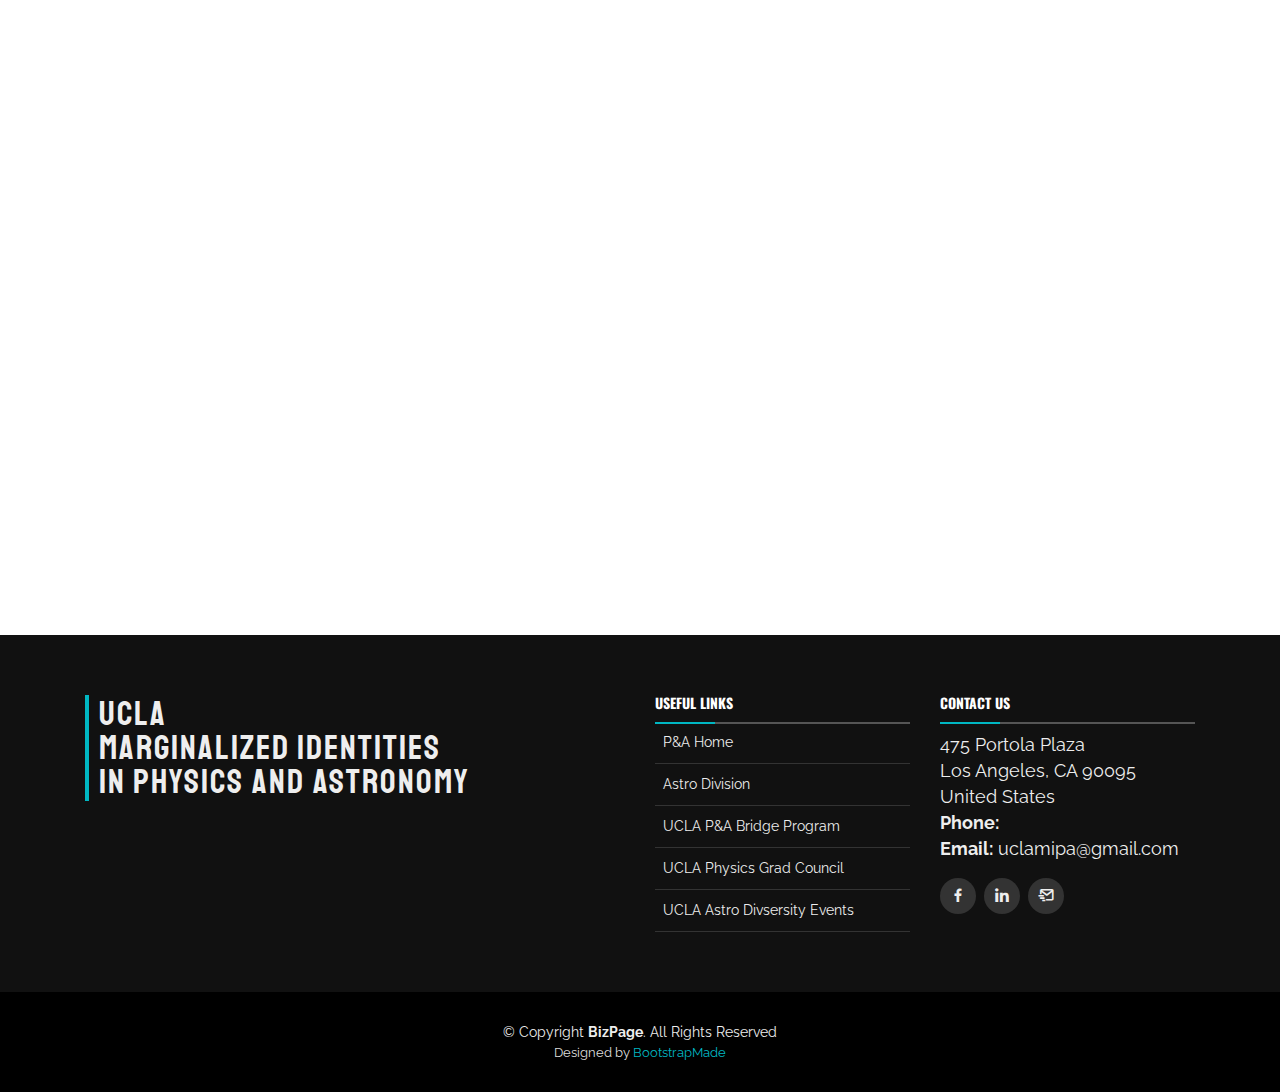
==== commit 237b6017: "removed personal info" ====
--- a/index.html
+++ b/index.html
@@ -529,7 +529,7 @@
 
 
     <!-- ======= About Section ======= -->
-    <section id="about" class="about">
+    <!--<section id="about" class="about">
         <div class="container">
             <div class="section-title">
                 <h2>Meet the 2023-2024 MIPA Council</h2>
@@ -677,7 +677,7 @@
                         </div>
                     </div>
                 </div>
-            </div>
+            </div>-->
 
             <!--<div class="row">
                 <div class="col-lg-4" data-aos="fade-right">
